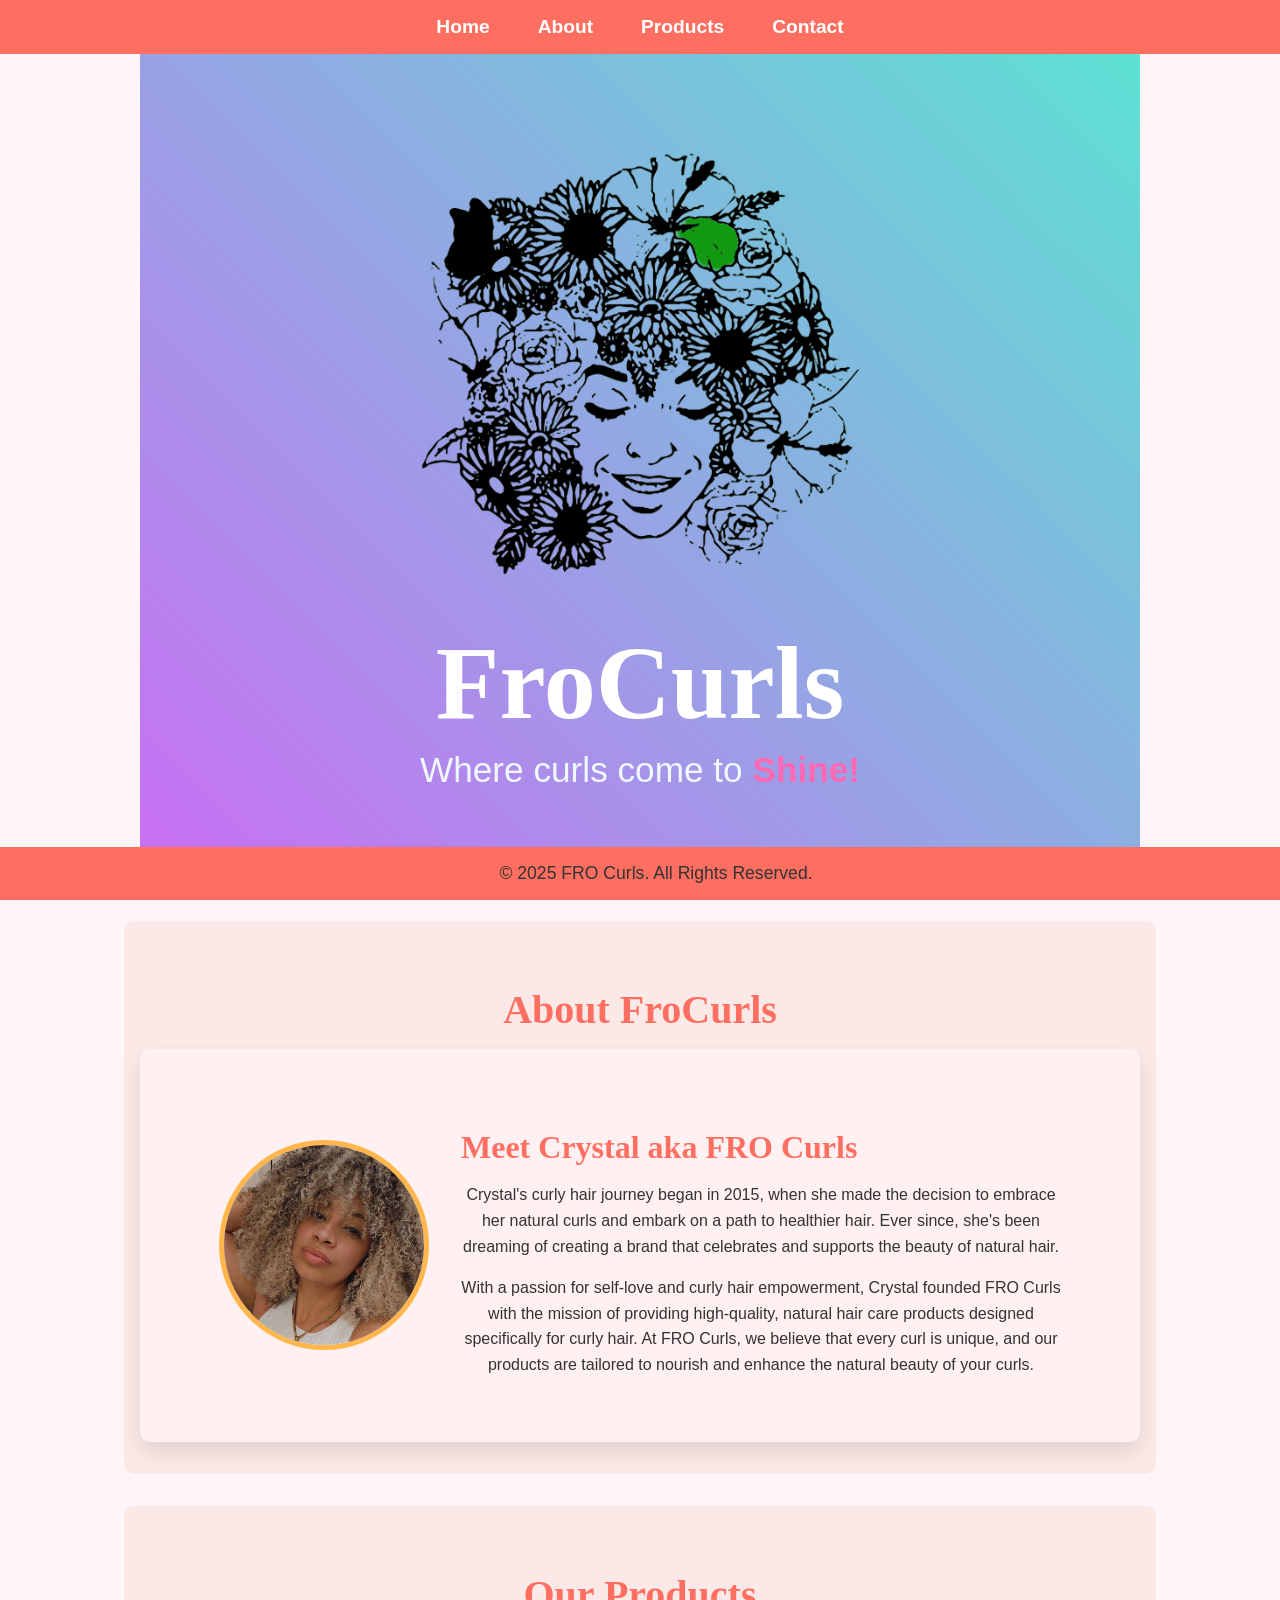
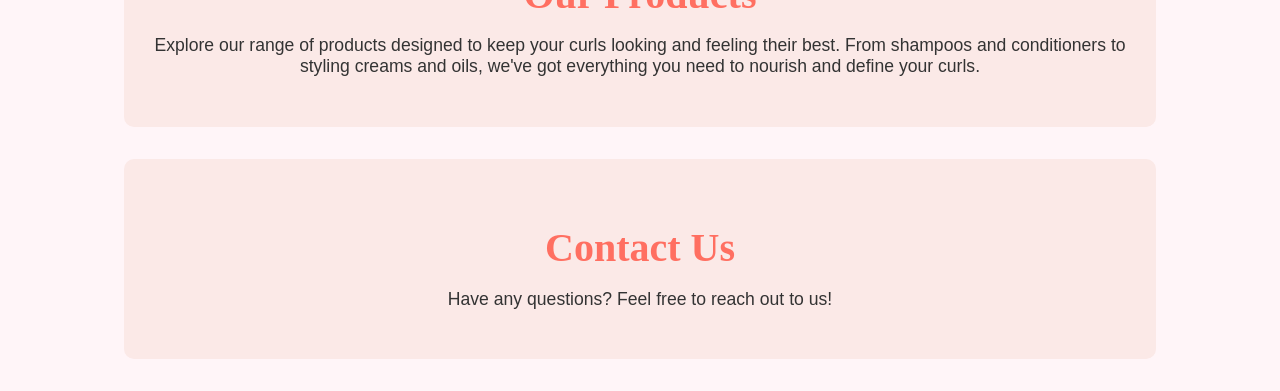
==== index.html @ a481314e "initial commit" ====
<!DOCTYPE html>
<html lang="en">
  <head>
    <meta charset="UTF-8" />
    <meta name="viewport" content="width=device-width, initial-scale=1.0" />
    <meta
      name="description"
      content="FRO Curls - Natural Hair Care Products by Crystal"
    />
    <title>FRO Curls - Natural Hair Care</title>
    <!-- Link to your external CSS -->
    <link rel="stylesheet" href="styles.css" />
  </head>

  <body>
    <header>
      <nav>
        <ul>
          <li><a href="#home">Home</a></li>
          <li><a href="#about">About</a></li>
          <li><a href="#products">Products</a></li>
          <li><a href="#contact">Contact</a></li>
        </ul>
      </nav>
    </header>

    <!-- HERO SECTION -->
    <section id="home" class="hero">
      <img src="images/frobgtrans.png" alt="" />

      <div class="hero-text">
        <h1>FroCurls</h1>
        <p>Where curls come to <span class="shine">Shine!</span></p>
      </div>
    </section>
    <!-- END HERO SECTION -->

    <section id="about">
      <h2>About FroCurls</h2>
      <div class="bio">
        <img
          src="images/crys.jpeg"
          alt="Crystal, CEO of FRO Curls"
          class="bio-image"
        />
        <div class="bio-text">
          <h3>Meet Crystal aka FRO Curls</h3>
          <p>
            Crystal's curly hair journey began in 2015, when she made the
            decision to embrace her natural curls and embark on a path to
            healthier hair. Ever since, she's been dreaming of creating a brand
            that celebrates and supports the beauty of natural hair.
          </p>
          <p>
            With a passion for self-love and curly hair empowerment, Crystal
            founded FRO Curls with the mission of providing high-quality,
            natural hair care products designed specifically for curly hair. At
            FRO Curls, we believe that every curl is unique, and our products
            are tailored to nourish and enhance the natural beauty of your
            curls.
          </p>
        </div>
      </div>
    </section>

    <section id="products">
      <h2>Our Products</h2>
      <p>
        Explore our range of products designed to keep your curls looking and
        feeling their best. From shampoos and conditioners to styling creams and
        oils, we've got everything you need to nourish and define your curls.
      </p>
      <!-- Add your product details here -->
    </section>

    <section id="contact">
      <h2>Contact Us</h2>
      <p>Have any questions? Feel free to reach out to us!</p>
      <!-- Add your contact form or contact details here -->
    </section>

    <footer>
      <p>&copy; 2025 FRO Curls. All Rights Reserved.</p>
    </footer>
  </body>
</html>
---- styles.css ----
/* GLOBAL RESET / BASE STYLES */
body {
  font-family: "Arial", sans-serif;
  margin: 0;
  padding: 0;
  background-color: #fff5f8; /* Light pink background for the body */
  color: #333;
}

/* HEADER & NAV */
header {
  background-color: #ff6f61; /* Coral */
  color: #fff;
  padding: 1rem;
}

header nav ul {
  list-style: none;
  padding: 0;
  margin: 0;
  display: flex;
  justify-content: center;
}

header nav ul li {
  margin: 0 1.5rem;
}

header nav ul li a {
  color: #fff;
  text-decoration: none;
  font-weight: bold;
  font-size: 1.2rem;
  transition: color 0.3s ease;
}

header nav ul li a:hover {
  color: #ffd54f; /* Tropical yellow hover effect */
}

/* HERO SECTION */
.hero {
  /* Keep the gradient background for the hero only */
  background: linear-gradient(45deg, #cb6df4, #5ce1d3);
  color: #fff;
  text-align: center;
  padding: 4rem 0;
  margin-bottom: 2rem; /* Optional spacing under hero */
  border-radius: 0; /* Remove any rounded corners here if desired */
}

.frocurls-logo {
  width: 150px; /* Adjust as needed */
  height: auto;
  display: block;
  margin: 0 auto 1rem; /* Center and add spacing */
}

/* Hero text styling */
.hero-text h1 {
  font-size: 6.5rem;
  margin: 0;
  font-family: "Pacifico", cursive;
}

.hero-text p {
  font-size: 2.2rem;
  margin-top: 0.5rem;
  color: aliceblue;
}

.shine {
  color: #ff69b4; /* Hot pink highlight */
  font-weight: bold;
}

/* SECTIONS (ABOUT, PRODUCTS, CONTACT) */
section {
  padding: 2rem 1rem;
  max-width: 1000px;
  margin: 0 auto;
  background-color: #fbe9e7; /* Light peach background */
  border-radius: 10px;
  margin-bottom: 2rem;
}

/* Exclude the .hero section from the peach background */
.hero {
  background-color: transparent; /* Overridden by gradient (below) */
  background: linear-gradient(45deg, #cb6df4, #5ce1d3);
}

/* ABOUT SECTION: BIO */
.bio {
  display: flex;
  justify-content: center;
  align-items: center;
  padding: 3rem 1rem;
  background-color: #fff0f1; /* Soft pink background */
  border-radius: 10px;
  box-shadow: 0 10px 20px rgba(0, 0, 0, 0.1);
}

.bio-image {
  border-radius: 50%;
  width: 200px;
  height: 200px;
  object-fit: cover;
  margin-right: 2rem;
  border: 5px solid #ffb74d; /* Golden frame around the image */
}

.bio-text {
  max-width: 600px;
}

.bio-text h3 {
  font-size: 2rem;
  margin-bottom: 1rem;
  color: #ff6f61; /* Coral color for headings */
  font-family: "Pacifico", cursive;
}

.bio-text p {
  font-size: 1rem;
  line-height: 1.6;
  color: #333;
}

/* HEADINGS IN SECTIONS */
h2 {
  text-align: center;
  font-size: 2.5rem;
  color: #ff6f61;
  font-family: "Pacifico", cursive;
  margin-bottom: 1rem;
}

/* PARAGRAPHS IN SECTIONS */
p {
  font-size: 1.1rem;
  text-align: center;
  color: #333;
}

/* FOOTER */
footer {
  background-color: #ff6f61;
  color: #fff;
  text-align: center;
  padding: 1rem;
  position: fixed;
  bottom: 0;
  width: 100%;
  font-size: 0.9rem;
}

footer p {
  margin: 0;
}
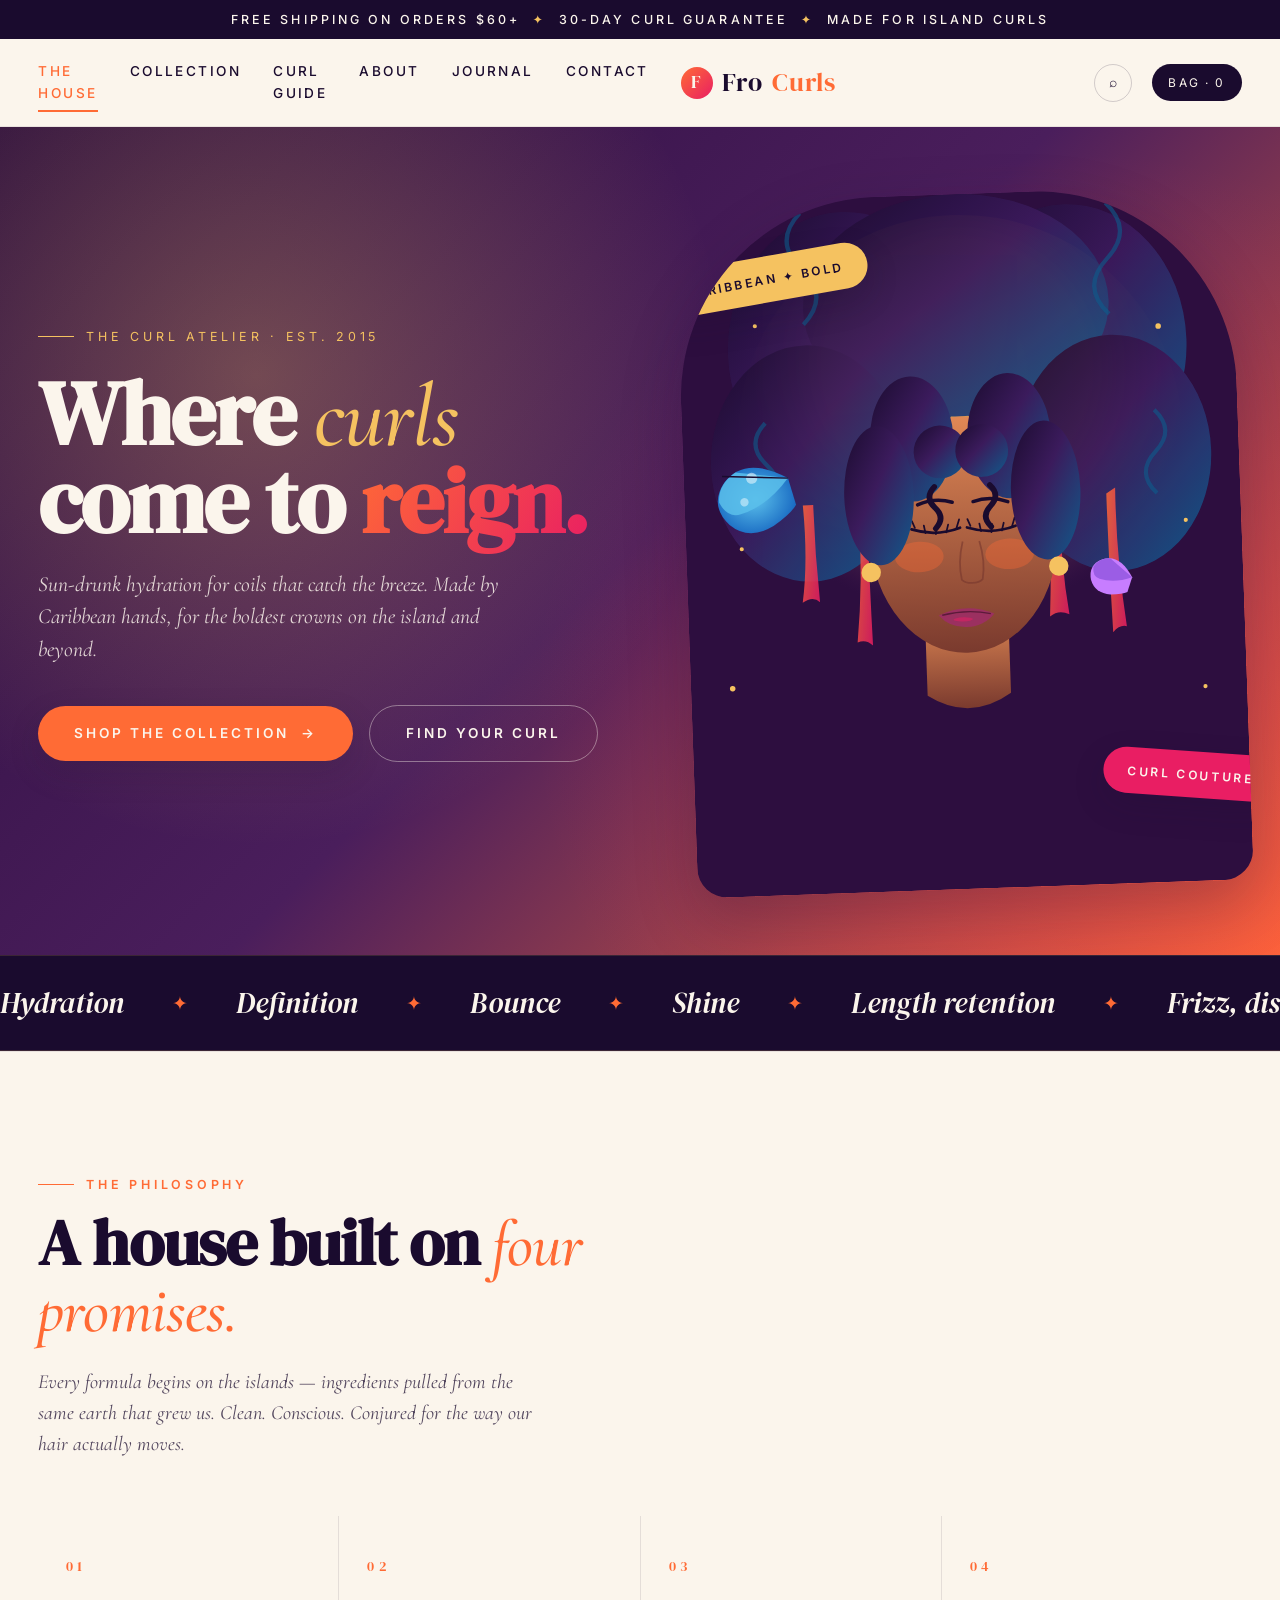
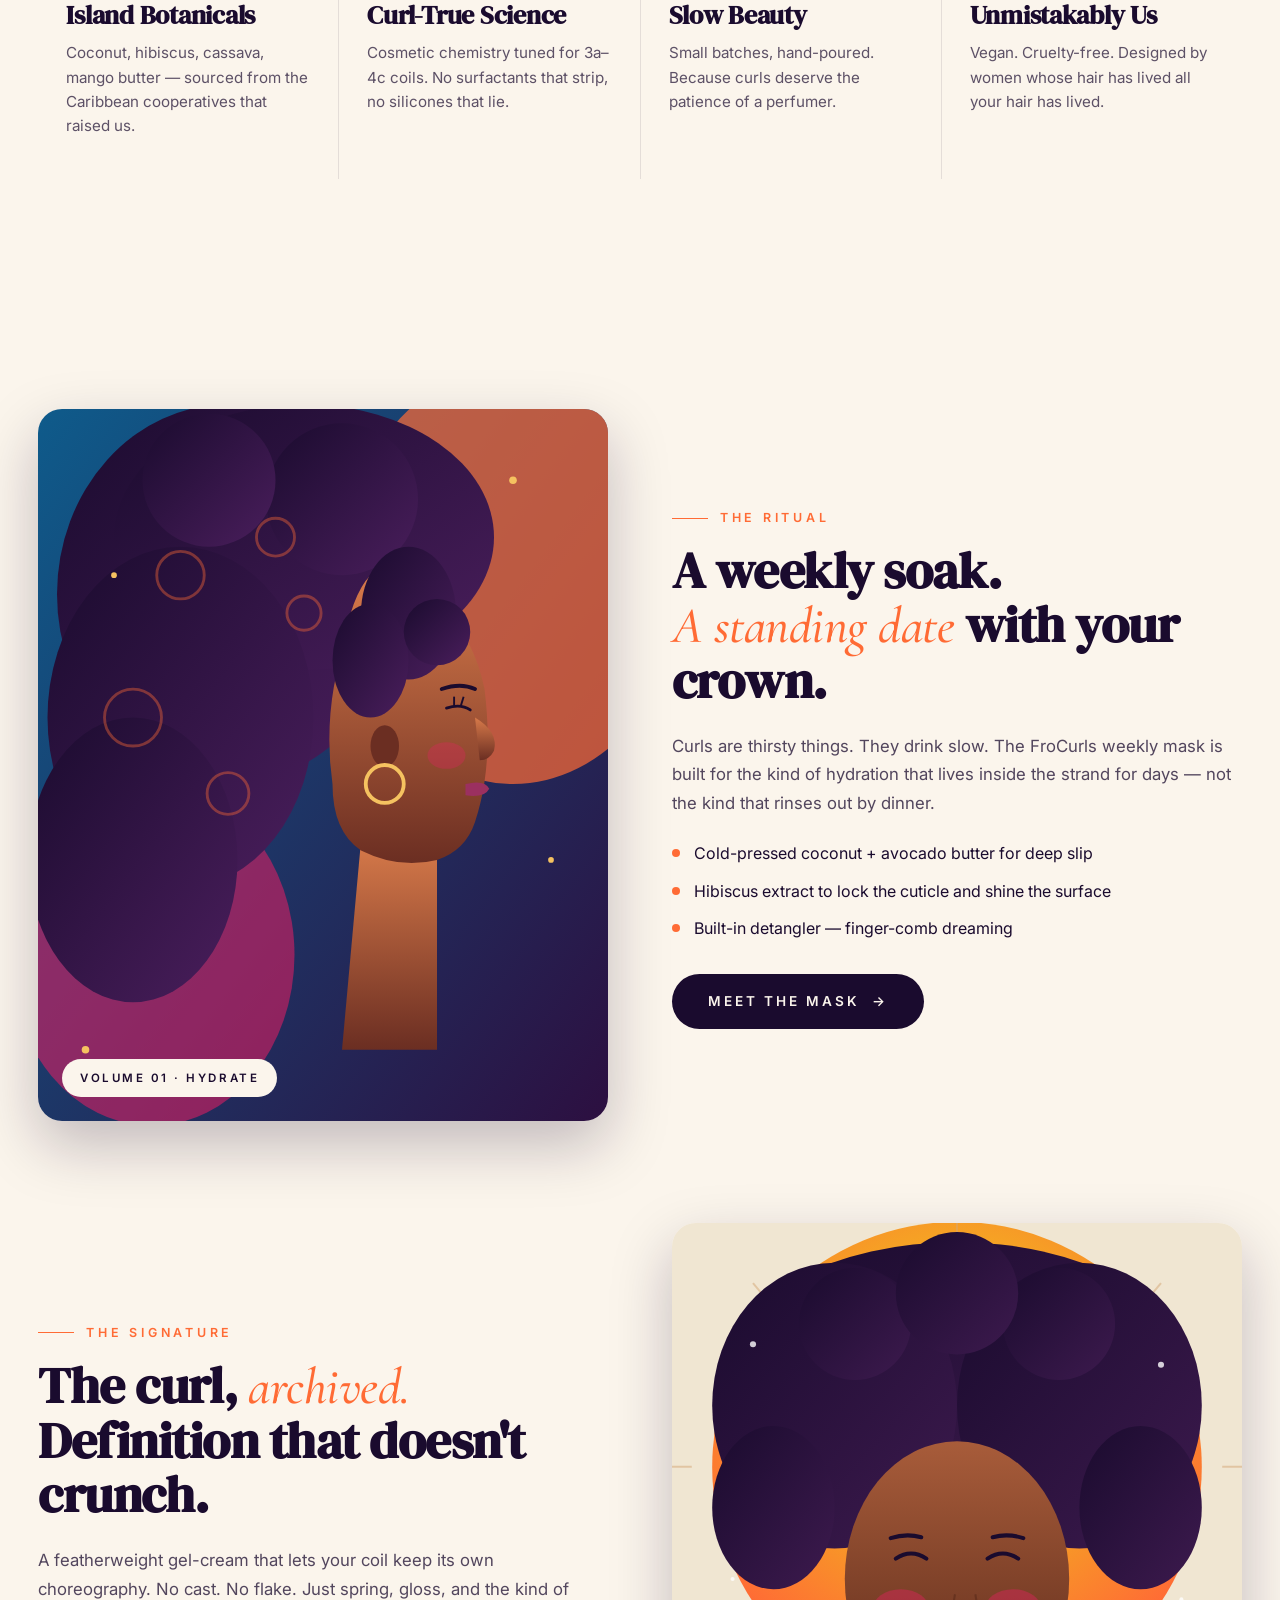
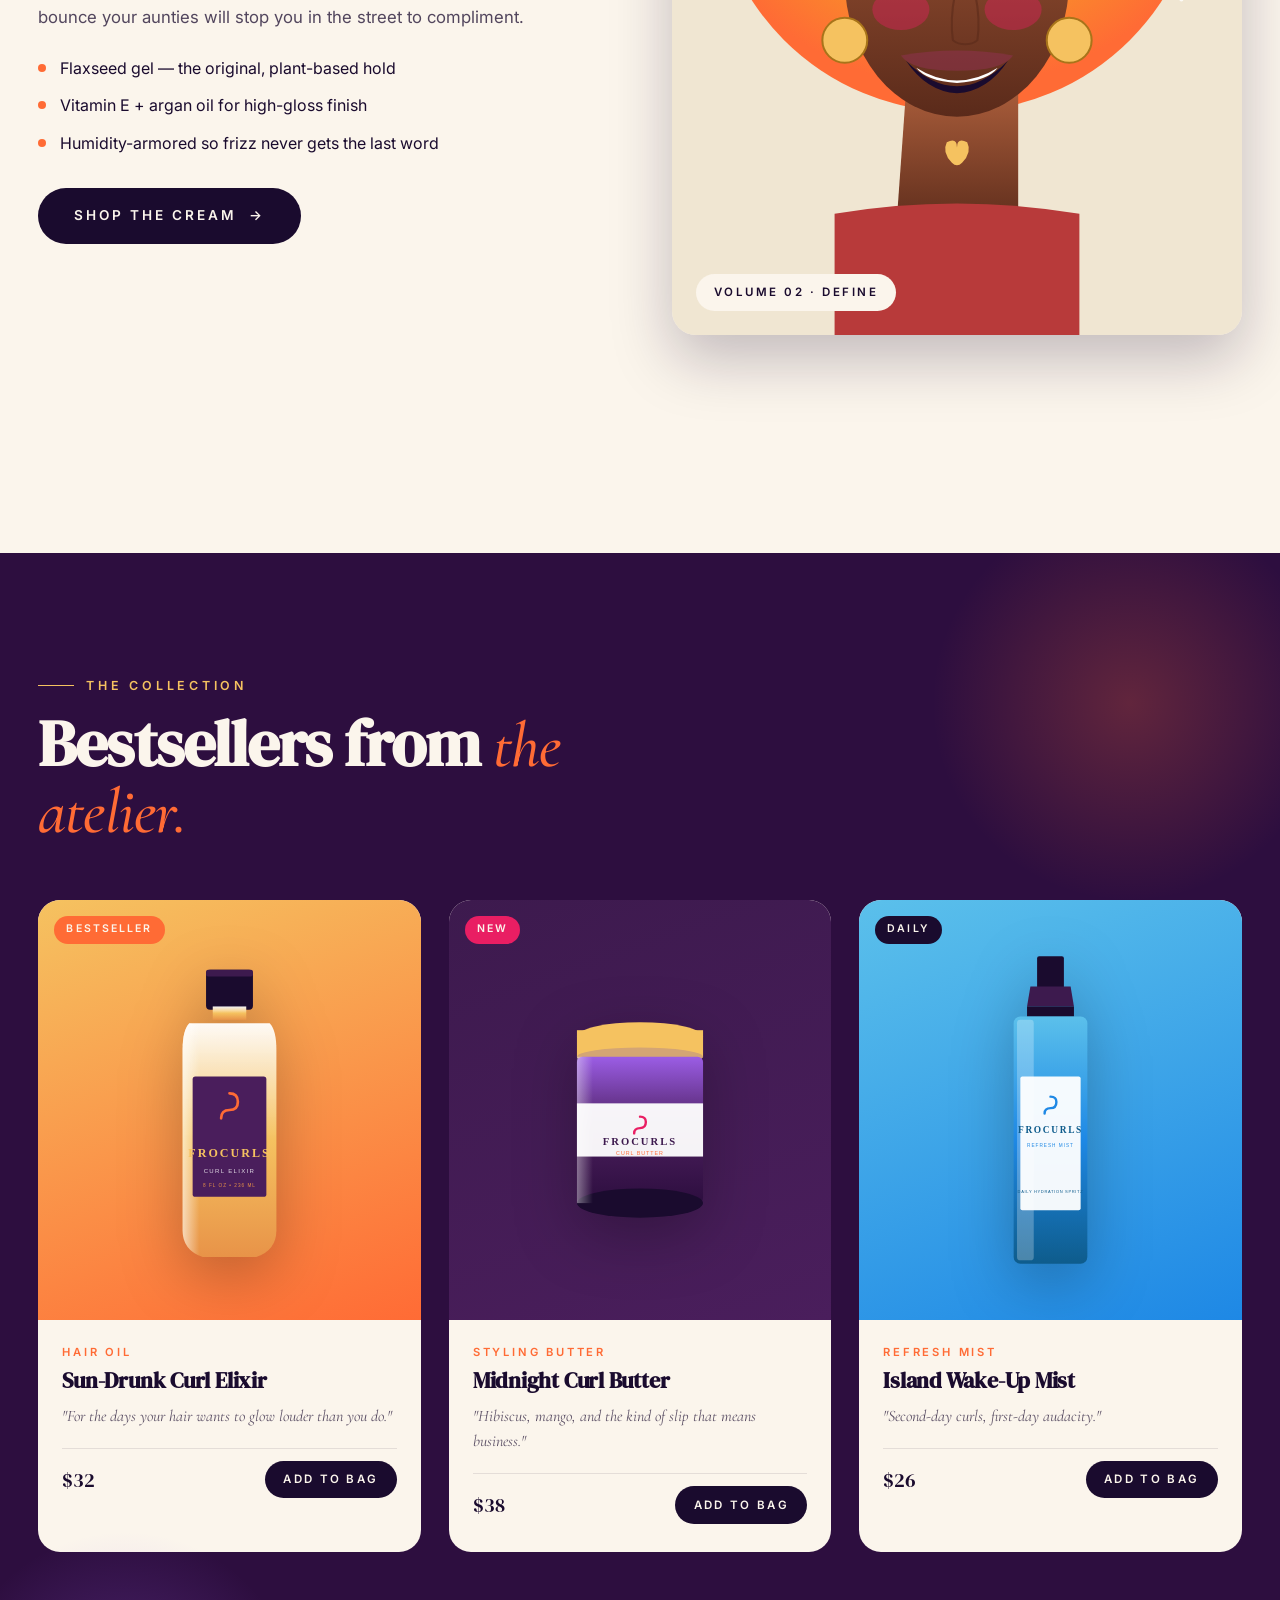
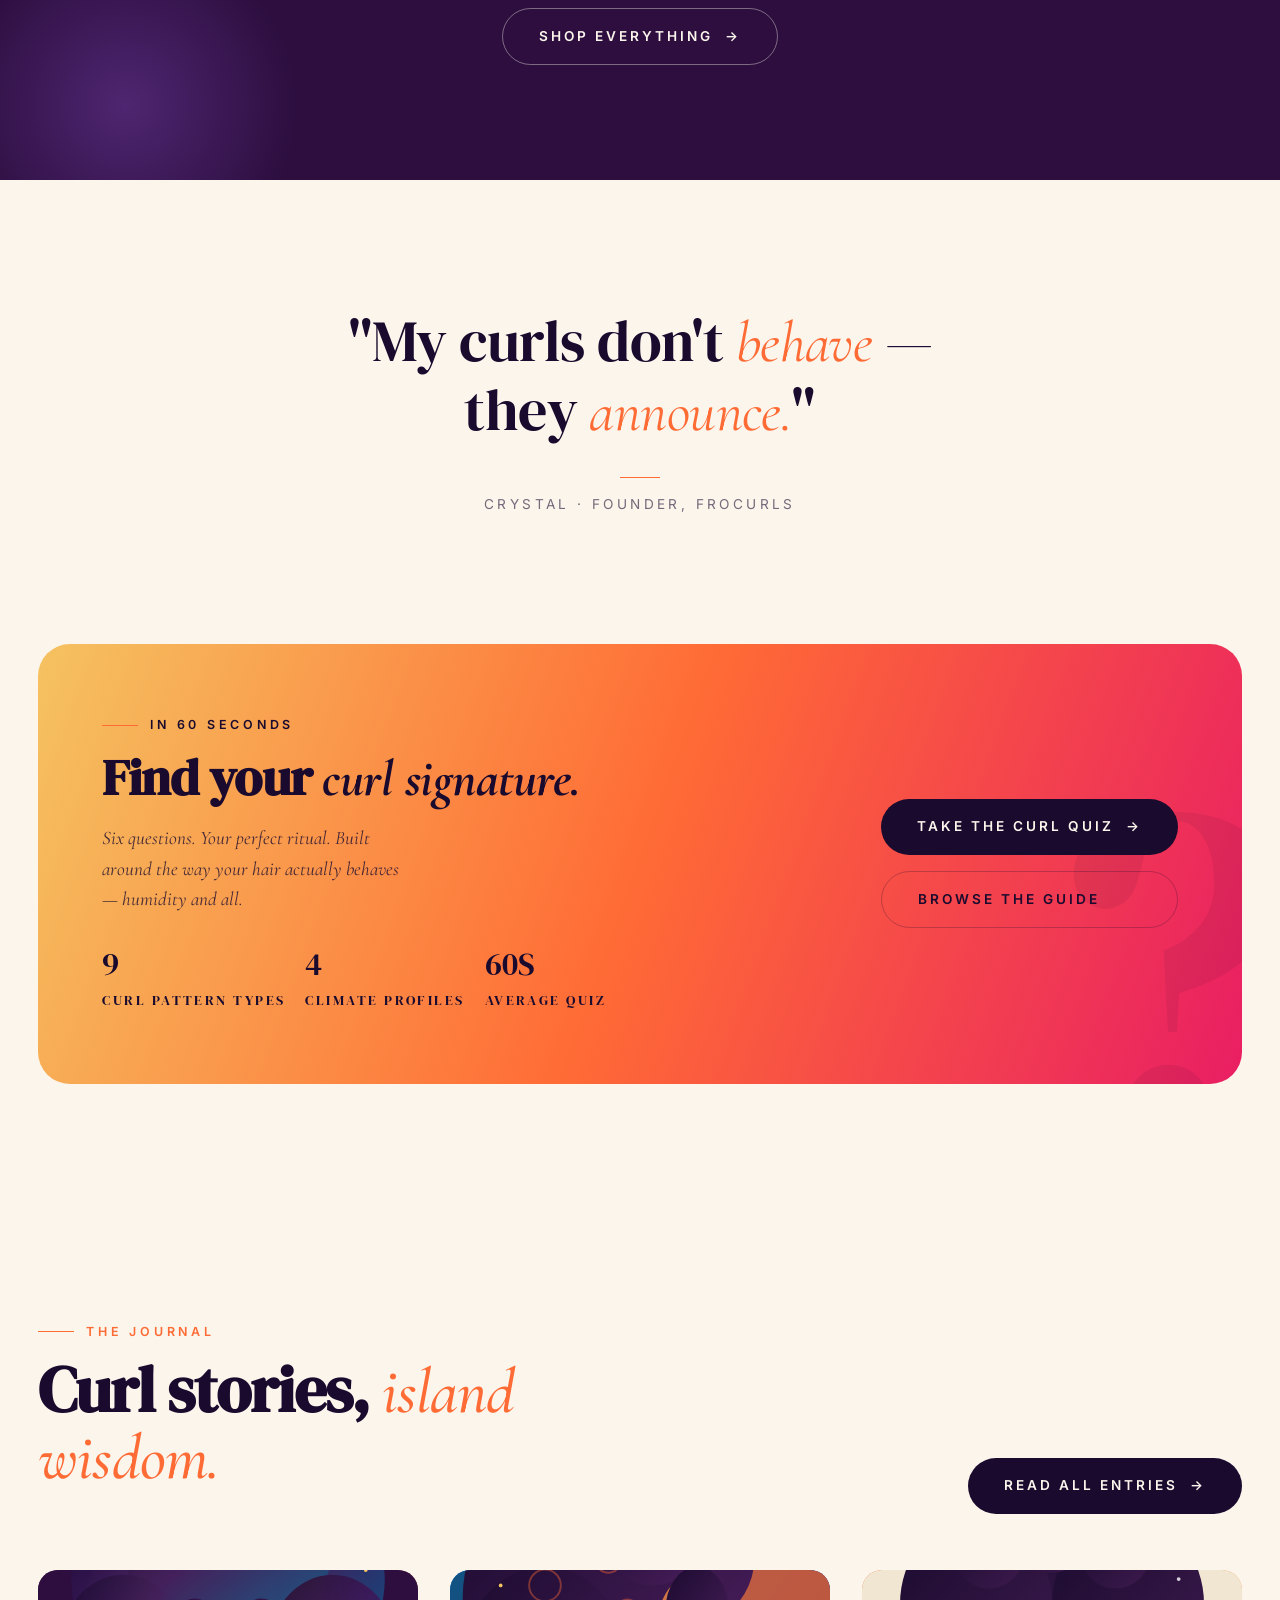
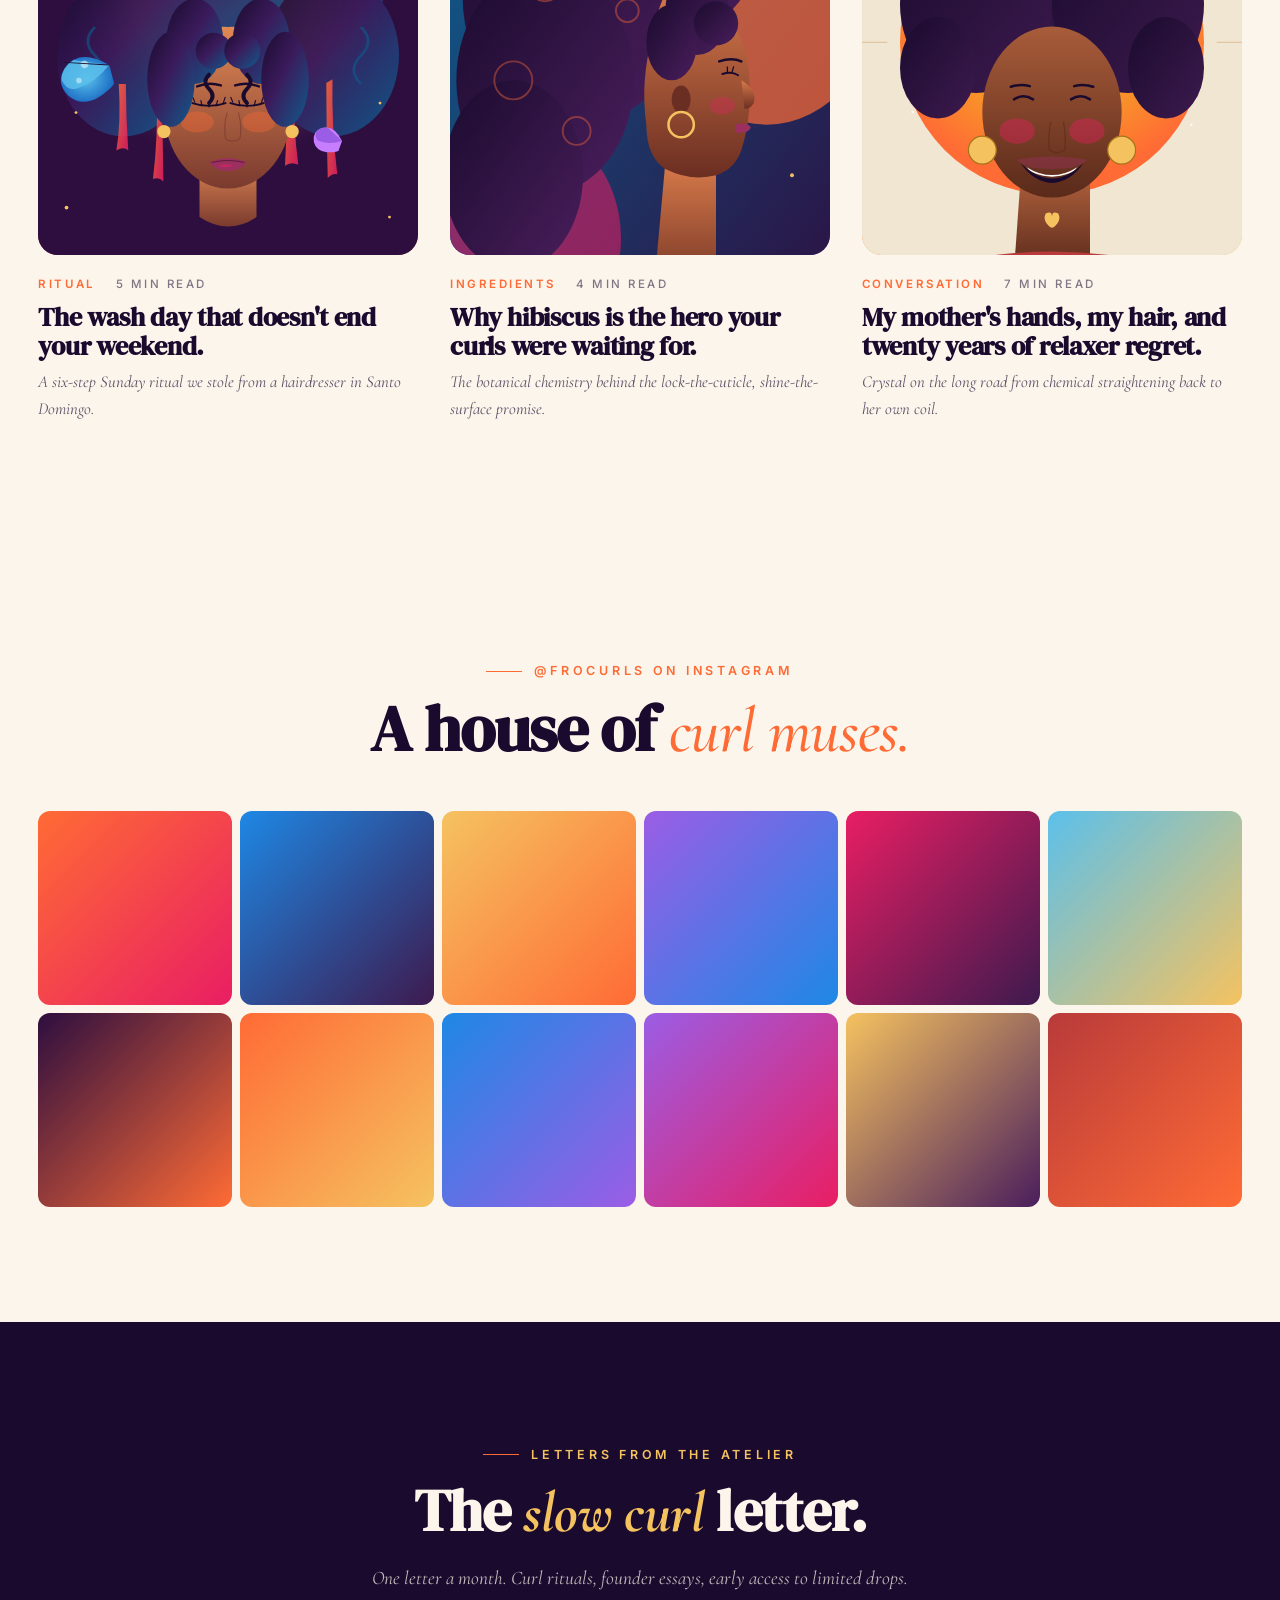
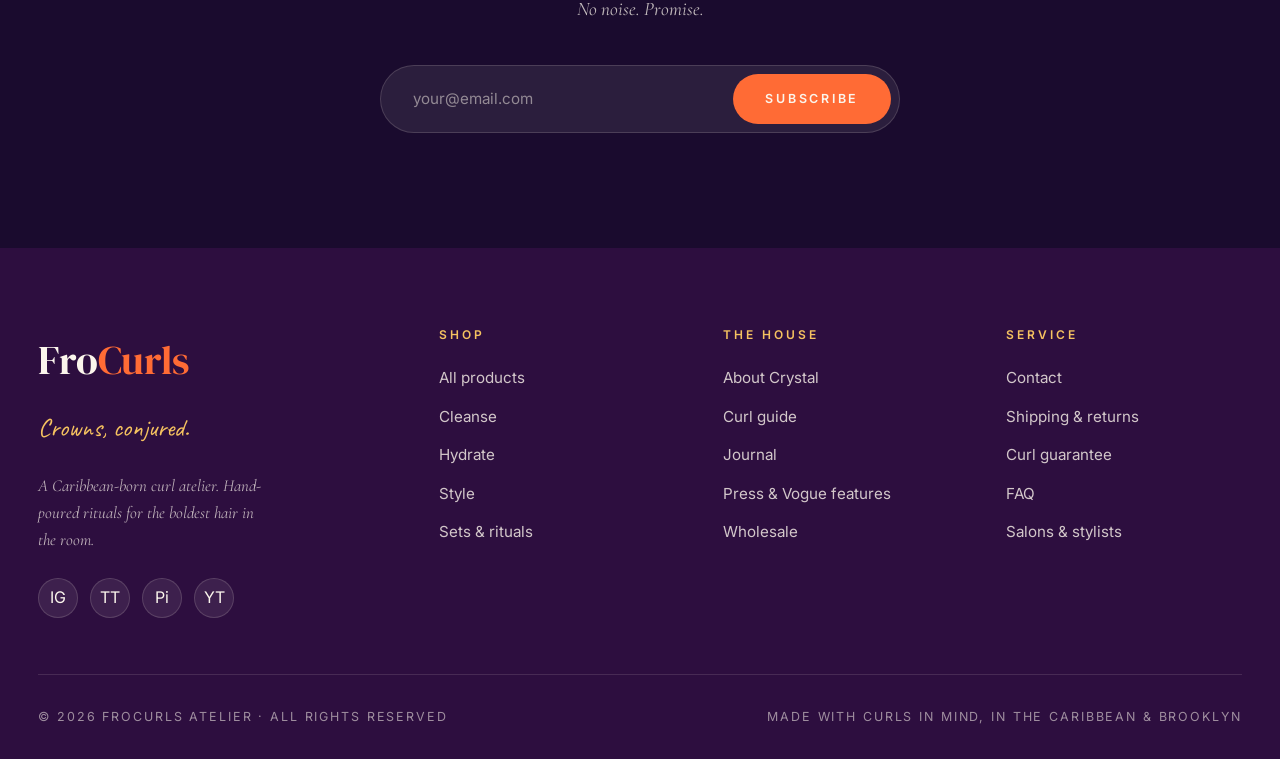
==== commit eeff80bd: "redesigned the site" ====
--- a/index.html
+++ b/index.html
@@ -1,86 +1,342 @@
 <!DOCTYPE html>
 <html lang="en">
-  <head>
-    <meta charset="UTF-8" />
-    <meta name="viewport" content="width=device-width, initial-scale=1.0" />
-    <meta
-      name="description"
-      content="FRO Curls - Natural Hair Care Products by Crystal"
-    />
-    <title>FRO Curls - Natural Hair Care</title>
-    <!-- Link to your external CSS -->
-    <link rel="stylesheet" href="styles.css" />
-  </head>
-
-  <body>
-    <header>
-      <nav>
+<head>
+  <meta charset="UTF-8" />
+  <meta name="viewport" content="width=device-width, initial-scale=1.0" />
+  <meta name="description" content="FroCurls — the curl atelier for Caribbean-bold, sun-soaked, sensual curls. Founded by Crystal." />
+  <title>FroCurls — Where Curls Come To Reign</title>
+  <link rel="preconnect" href="https://fonts.googleapis.com">
+  <link rel="preconnect" href="https://fonts.gstatic.com" crossorigin>
+  <link rel="stylesheet" href="styles.css" />
+</head>
+<body>
+
+  <div class="announce">
+    Free shipping on orders $60+ <span>✦</span> 30-day curl guarantee <span>✦</span> Made for island curls
+  </div>
+
+  <header class="nav">
+    <div class="nav-inner">
+      <button class="menu-toggle" aria-label="Menu"><span></span><span></span><span></span></button>
+      <nav class="nav-links">
+        <a href="index.html" class="is-active">The House</a>
+        <a href="products.html">Collection</a>
+        <a href="curls.html">Curl Guide</a>
+        <a href="about.html">About</a>
+        <a href="journal.html">Journal</a>
+        <a href="contact.html">Contact</a>
+      </nav>
+      <a href="index.html" class="brand"><span class="brand-mark">F</span>Fro<em>Curls</em></a>
+      <div class="nav-utility">
+        <button class="icon-btn" aria-label="Search">⌕</button>
+        <a href="#" class="cart-pill">Bag · 0</a>
+      </div>
+    </div>
+  </header>
+
+  <!-- HERO -->
+  <section class="hero">
+    <div class="hero-inner">
+      <div class="hero-copy">
+        <span class="hero-eyebrow">The Curl Atelier · Est. 2015</span>
+        <h1>
+          Where <span class="italic">curls</span><br/>
+          come to <span class="accent">reign.</span>
+        </h1>
+        <p class="hero-lede">
+          Sun-drunk hydration for coils that catch the breeze. Made by Caribbean hands,
+          for the boldest crowns on the island and beyond.
+        </p>
+        <div class="hero-cta">
+          <a href="products.html" class="btn btn-primary">Shop the Collection <span class="btn-arrow">→</span></a>
+          <a href="curls.html" class="btn btn-ghost">Find your curl</a>
+        </div>
+      </div>
+      <div class="hero-visual">
+        <img src="assets/muse-hero.svg" alt="A muse with crown of curls illustrated in coral, plum and gold" />
+        <span class="hero-tag hero-tag-1">Caribbean ✦ Bold</span>
+        <span class="hero-tag hero-tag-2">Curl Couture</span>
+      </div>
+    </div>
+  </section>
+
+  <!-- MARQUEE -->
+  <div class="marquee">
+    <div class="marquee-track">
+      <span class="marquee-item">Hydration</span>
+      <span class="marquee-item">Definition</span>
+      <span class="marquee-item">Bounce</span>
+      <span class="marquee-item">Shine</span>
+      <span class="marquee-item">Length retention</span>
+      <span class="marquee-item">Frizz, dismissed</span>
+      <span class="marquee-item">Hydration</span>
+      <span class="marquee-item">Definition</span>
+      <span class="marquee-item">Bounce</span>
+      <span class="marquee-item">Shine</span>
+      <span class="marquee-item">Length retention</span>
+      <span class="marquee-item">Frizz, dismissed</span>
+    </div>
+  </div>
+
+  <!-- PILLARS -->
+  <section class="section pillars">
+    <div class="container">
+      <div class="reveal">
+        <span class="eyebrow">The Philosophy</span>
+        <h2 class="section-title">A house built on <span class="italic">four promises.</span></h2>
+        <p class="section-lede">Every formula begins on the islands — ingredients pulled from the same earth that grew us.
+          Clean. Conscious. Conjured for the way our hair actually moves.</p>
+      </div>
+      <div class="pillars-grid">
+        <div class="pillar reveal"><div class="pillar-num">01</div><h3>Island Botanicals</h3><p>Coconut, hibiscus, cassava, mango butter — sourced from the Caribbean cooperatives that raised us.</p></div>
+        <div class="pillar reveal reveal-delay-1"><div class="pillar-num">02</div><h3>Curl-True Science</h3><p>Cosmetic chemistry tuned for 3a–4c coils. No surfactants that strip, no silicones that lie.</p></div>
+        <div class="pillar reveal reveal-delay-2"><div class="pillar-num">03</div><h3>Slow Beauty</h3><p>Small batches, hand-poured. Because curls deserve the patience of a perfumer.</p></div>
+        <div class="pillar reveal reveal-delay-3"><div class="pillar-num">04</div><h3>Unmistakably Us</h3><p>Vegan. Cruelty-free. Designed by women whose hair has lived all your hair has lived.</p></div>
+      </div>
+    </div>
+  </section>
+
+  <!-- FEATURE 1 -->
+  <section class="section">
+    <div class="container">
+      <div class="feature">
+        <div class="feature-visual reveal">
+          <img src="assets/muse-profile.svg" alt="Profile portrait of a curly-haired muse in coral and ocean blue" />
+          <span class="feature-overlay-tag">Volume 01 · Hydrate</span>
+        </div>
+        <div class="feature-content reveal reveal-delay-1">
+          <span class="eyebrow">The Ritual</span>
+          <h2>A weekly soak.<br/><span class="italic">A standing date</span> with your crown.</h2>
+          <p>Curls are thirsty things. They drink slow. The FroCurls weekly mask is built for the kind of hydration that lives inside the strand for days — not the kind that rinses out by dinner.</p>
+          <ul class="feature-list">
+            <li>Cold-pressed coconut + avocado butter for deep slip</li>
+            <li>Hibiscus extract to lock the cuticle and shine the surface</li>
+            <li>Built-in detangler — finger-comb dreaming</li>
+          </ul>
+          <a href="products.html" class="btn btn-dark">Meet the Mask <span class="btn-arrow">→</span></a>
+        </div>
+      </div>
+
+      <div class="feature">
+        <div class="feature-visual reveal">
+          <img src="assets/muse-joy.svg" alt="Joyful portrait of a Caribbean woman with afro halo" />
+          <span class="feature-overlay-tag">Volume 02 · Define</span>
+        </div>
+        <div class="feature-content reveal reveal-delay-1">
+          <span class="eyebrow">The Signature</span>
+          <h2>The curl, <span class="italic">archived.</span> Definition that doesn't crunch.</h2>
+          <p>A featherweight gel-cream that lets your coil keep its own choreography. No cast. No flake. Just spring, gloss, and the kind of bounce your aunties will stop you in the street to compliment.</p>
+          <ul class="feature-list">
+            <li>Flaxseed gel — the original, plant-based hold</li>
+            <li>Vitamin E + argan oil for high-gloss finish</li>
+            <li>Humidity-armored so frizz never gets the last word</li>
+          </ul>
+          <a href="products.html" class="btn btn-dark">Shop the Cream <span class="btn-arrow">→</span></a>
+        </div>
+      </div>
+    </div>
+  </section>
+
+  <!-- SHOP STRIP -->
+  <section class="section shop">
+    <div class="container">
+      <div class="reveal">
+        <span class="eyebrow">The Collection</span>
+        <h2 class="section-title">Bestsellers from <span class="italic">the atelier.</span></h2>
+      </div>
+
+      <div class="shop-grid">
+        <article class="product-card gold reveal">
+          <div class="product-img"><span class="product-badge bestseller">Bestseller</span><img src="assets/product-bottle.svg" alt="FroCurls Curl Elixir bottle" /></div>
+          <div class="product-info">
+            <div class="product-eyebrow">Hair Oil</div>
+            <h3 class="product-name">Sun-Drunk Curl Elixir</h3>
+            <p class="product-desc">"For the days your hair wants to glow louder than you do."</p>
+            <div class="product-meta"><span class="product-price">$32</span><a href="#" class="product-add">Add to bag</a></div>
+          </div>
+        </article>
+
+        <article class="product-card dark reveal reveal-delay-1">
+          <div class="product-img"><span class="product-badge new">New</span><img src="assets/product-jar.svg" alt="FroCurls Curl Butter jar" /></div>
+          <div class="product-info">
+            <div class="product-eyebrow">Styling Butter</div>
+            <h3 class="product-name">Midnight Curl Butter</h3>
+            <p class="product-desc">"Hibiscus, mango, and the kind of slip that means business."</p>
+            <div class="product-meta"><span class="product-price">$38</span><a href="#" class="product-add">Add to bag</a></div>
+          </div>
+        </article>
+
+        <article class="product-card blue reveal reveal-delay-2">
+          <div class="product-img"><span class="product-badge">Daily</span><img src="assets/product-spray.svg" alt="FroCurls Refresh Mist spray" /></div>
+          <div class="product-info">
+            <div class="product-eyebrow">Refresh Mist</div>
+            <h3 class="product-name">Island Wake-Up Mist</h3>
+            <p class="product-desc">"Second-day curls, first-day audacity."</p>
+            <div class="product-meta"><span class="product-price">$26</span><a href="#" class="product-add">Add to bag</a></div>
+          </div>
+        </article>
+      </div>
+
+      <div style="text-align:center; margin-top: 3.5rem;" class="reveal">
+        <a href="products.html" class="btn btn-ghost">Shop everything <span class="btn-arrow">→</span></a>
+      </div>
+    </div>
+  </section>
+
+  <!-- EDITORIAL QUOTE -->
+  <section class="editorial-quote">
+    <div class="container reveal">
+      <blockquote>
+        "My curls don't <span class="italic">behave</span> — they <span class="italic">announce.</span>"
+      </blockquote>
+      <cite>Crystal · Founder, FroCurls</cite>
+    </div>
+  </section>
+
+  <!-- QUIZ CTA -->
+  <section class="section" style="padding-top: 0;">
+    <div class="container reveal">
+      <div class="quiz-cta">
+        <div>
+          <span class="eyebrow" style="color:var(--ink); ">In 60 seconds</span>
+          <h2>Find your <span class="italic">curl signature.</span></h2>
+          <p>Six questions. Your perfect ritual. Built around the way your hair actually behaves — humidity and all.</p>
+          <div class="quiz-stats" style="margin-top:1.5rem;">
+            <div><span>9</span>Curl pattern types</div>
+            <div><span>4</span>Climate profiles</div>
+            <div><span>60s</span>Average quiz</div>
+          </div>
+        </div>
+        <div class="quiz-actions">
+          <a href="curls.html" class="btn btn-dark">Take the curl quiz <span class="btn-arrow">→</span></a>
+          <a href="curls.html" class="btn btn-ghost" style="color: var(--ink); border-color: rgba(26,11,46,0.25);">Browse the guide</a>
+        </div>
+      </div>
+    </div>
+  </section>
+
+  <!-- JOURNAL -->
+  <section class="section">
+    <div class="container">
+      <div class="reveal" style="display:flex; justify-content:space-between; align-items:flex-end; flex-wrap: wrap; gap: 1.5rem;">
+        <div>
+          <span class="eyebrow">The Journal</span>
+          <h2 class="section-title">Curl stories, <span class="italic">island wisdom.</span></h2>
+        </div>
+        <a href="journal.html" class="btn btn-dark">Read all entries <span class="btn-arrow">→</span></a>
+      </div>
+
+      <div class="journal-grid">
+        <article class="journal-card reveal">
+          <div class="journal-img"><img src="assets/muse-hero.svg" alt="" /></div>
+          <div class="journal-meta"><span class="tag">Ritual</span><span>5 min read</span></div>
+          <h3 class="journal-title"><a href="journal.html">The wash day that doesn't end your weekend.</a></h3>
+          <p class="journal-snippet">A six-step Sunday ritual we stole from a hairdresser in Santo Domingo.</p>
+        </article>
+        <article class="journal-card reveal reveal-delay-1">
+          <div class="journal-img b"><img src="assets/muse-profile.svg" alt="" /></div>
+          <div class="journal-meta"><span class="tag">Ingredients</span><span>4 min read</span></div>
+          <h3 class="journal-title"><a href="journal.html">Why hibiscus is the hero your curls were waiting for.</a></h3>
+          <p class="journal-snippet">The botanical chemistry behind the lock-the-cuticle, shine-the-surface promise.</p>
+        </article>
+        <article class="journal-card reveal reveal-delay-2">
+          <div class="journal-img c"><img src="assets/muse-joy.svg" alt="" /></div>
+          <div class="journal-meta"><span class="tag">Conversation</span><span>7 min read</span></div>
+          <h3 class="journal-title"><a href="journal.html">My mother's hands, my hair, and twenty years of relaxer regret.</a></h3>
+          <p class="journal-snippet">Crystal on the long road from chemical straightening back to her own coil.</p>
+        </article>
+      </div>
+    </div>
+  </section>
+
+  <!-- GALLERY -->
+  <section class="section gallery">
+    <div class="container">
+      <div class="reveal" style="text-align:center;">
+        <span class="eyebrow" style="justify-content:center;">@frocurls on Instagram</span>
+        <h2 class="section-title" style="max-width: none; margin-left:auto; margin-right:auto;">A house of <span class="italic">curl muses.</span></h2>
+      </div>
+      <div class="gallery-grid">
+        <div class="gallery-cell" style="background: linear-gradient(135deg, var(--coral), var(--hibiscus));"></div>
+        <div class="gallery-cell" style="background: linear-gradient(135deg, var(--carib), var(--plum));"></div>
+        <div class="gallery-cell" style="background: linear-gradient(135deg, var(--gold), var(--coral));"></div>
+        <div class="gallery-cell" style="background: linear-gradient(135deg, var(--orchid), var(--carib));"></div>
+        <div class="gallery-cell" style="background: linear-gradient(135deg, var(--hibiscus), var(--plum));"></div>
+        <div class="gallery-cell" style="background: linear-gradient(135deg, var(--turq), var(--gold));"></div>
+        <div class="gallery-cell" style="background: linear-gradient(135deg, var(--plum-deep), var(--coral));"></div>
+        <div class="gallery-cell" style="background: linear-gradient(135deg, var(--coral), var(--gold));"></div>
+        <div class="gallery-cell" style="background: linear-gradient(135deg, var(--carib), var(--orchid));"></div>
+        <div class="gallery-cell" style="background: linear-gradient(135deg, var(--orchid), var(--hibiscus));"></div>
+        <div class="gallery-cell" style="background: linear-gradient(135deg, var(--gold), var(--violet));"></div>
+        <div class="gallery-cell" style="background: linear-gradient(135deg, var(--ember), var(--coral));"></div>
+      </div>
+    </div>
+  </section>
+
+  <!-- NEWSLETTER -->
+  <section class="section newsletter">
+    <div class="container reveal">
+      <span class="eyebrow" style="color: var(--gold); justify-content:center;">Letters from the atelier</span>
+      <h2>The <span class="italic">slow curl</span> letter.</h2>
+      <p>One letter a month. Curl rituals, founder essays, early access to limited drops.<br/>No noise. Promise.</p>
+      <form class="newsletter-form" data-stub>
+        <input type="email" placeholder="your@email.com" required />
+        <button type="submit">Subscribe</button>
+      </form>
+    </div>
+  </section>
+
+  <!-- FOOTER -->
+  <footer>
+    <div class="footer-grid">
+      <div>
+        <div class="footer-brand">Fro<em>Curls</em></div>
+        <div class="footer-tag">Crowns, conjured.</div>
+        <p class="footer-text">A Caribbean-born curl atelier. Hand-poured rituals for the boldest hair in the room.</p>
+        <div class="socials">
+          <a href="#" aria-label="Instagram">IG</a>
+          <a href="#" aria-label="TikTok">TT</a>
+          <a href="#" aria-label="Pinterest">Pi</a>
+          <a href="#" aria-label="YouTube">YT</a>
+        </div>
+      </div>
+      <div class="footer-col">
+        <h4>Shop</h4>
         <ul>
-          <li><a href="#home">Home</a></li>
-          <li><a href="#about">About</a></li>
-          <li><a href="#products">Products</a></li>
-          <li><a href="#contact">Contact</a></li>
+          <li><a href="products.html">All products</a></li>
+          <li><a href="products.html">Cleanse</a></li>
+          <li><a href="products.html">Hydrate</a></li>
+          <li><a href="products.html">Style</a></li>
+          <li><a href="products.html">Sets &amp; rituals</a></li>
         </ul>
-      </nav>
-    </header>
-
-    <!-- HERO SECTION -->
-    <section id="home" class="hero">
-      <img src="images/frobgtrans.png" alt="" />
-
-      <div class="hero-text">
-        <h1>FroCurls</h1>
-        <p>Where curls come to <span class="shine">Shine!</span></p>
-      </div>
-    </section>
-    <!-- END HERO SECTION -->
-
-    <section id="about">
-      <h2>About FroCurls</h2>
-      <div class="bio">
-        <img
-          src="images/crys.jpeg"
-          alt="Crystal, CEO of FRO Curls"
-          class="bio-image"
-        />
-        <div class="bio-text">
-          <h3>Meet Crystal aka FRO Curls</h3>
-          <p>
-            Crystal's curly hair journey began in 2015, when she made the
-            decision to embrace her natural curls and embark on a path to
-            healthier hair. Ever since, she's been dreaming of creating a brand
-            that celebrates and supports the beauty of natural hair.
-          </p>
-          <p>
-            With a passion for self-love and curly hair empowerment, Crystal
-            founded FRO Curls with the mission of providing high-quality,
-            natural hair care products designed specifically for curly hair. At
-            FRO Curls, we believe that every curl is unique, and our products
-            are tailored to nourish and enhance the natural beauty of your
-            curls.
-          </p>
-        </div>
-      </div>
-    </section>
-
-    <section id="products">
-      <h2>Our Products</h2>
-      <p>
-        Explore our range of products designed to keep your curls looking and
-        feeling their best. From shampoos and conditioners to styling creams and
-        oils, we've got everything you need to nourish and define your curls.
-      </p>
-      <!-- Add your product details here -->
-    </section>
-
-    <section id="contact">
-      <h2>Contact Us</h2>
-      <p>Have any questions? Feel free to reach out to us!</p>
-      <!-- Add your contact form or contact details here -->
-    </section>
-
-    <footer>
-      <p>&copy; 2025 FRO Curls. All Rights Reserved.</p>
-    </footer>
-  </body>
+      </div>
+      <div class="footer-col">
+        <h4>The House</h4>
+        <ul>
+          <li><a href="about.html">About Crystal</a></li>
+          <li><a href="curls.html">Curl guide</a></li>
+          <li><a href="journal.html">Journal</a></li>
+          <li><a href="#">Press &amp; Vogue features</a></li>
+          <li><a href="#">Wholesale</a></li>
+        </ul>
+      </div>
+      <div class="footer-col">
+        <h4>Service</h4>
+        <ul>
+          <li><a href="contact.html">Contact</a></li>
+          <li><a href="#">Shipping &amp; returns</a></li>
+          <li><a href="#">Curl guarantee</a></li>
+          <li><a href="#">FAQ</a></li>
+          <li><a href="#">Salons &amp; stylists</a></li>
+        </ul>
+      </div>
+    </div>
+    <div class="footer-bottom">
+      <span>© 2026 FroCurls Atelier · All rights reserved</span>
+      <span>Made with curls in mind, in the Caribbean &amp; Brooklyn</span>
+    </div>
+  </footer>
+
+  <script src="script.js"></script>
+</body>
 </html>
--- a/styles.css
+++ b/styles.css
@@ -1,160 +1,1356 @@
-/* GLOBAL RESET / BASE STYLES */
+/* ============================================
+   FROCURLS — Editorial Curl Atelier
+   Brand: Caribbean-bold, Vogue editorial, sensual
+   ============================================ */
+
+@import url('https://fonts.googleapis.com/css2?family=DM+Serif+Display:ital@0;1&family=Cormorant+Garamond:ital,wght@0,400;0,500;0,600;0,700;1,400&family=Inter:wght@300;400;500;600;700&family=Caveat:wght@400;600;700&display=swap');
+
+/* ---------- TOKENS ---------- */
+:root {
+  /* Core palette — bold, sensual, sun-soaked */
+  --ink: #1A0B2E;            /* deep night */
+  --plum: #3D1A4E;           /* aubergine */
+  --plum-deep: #2D0E3F;
+  --violet: #4A1E5C;
+  --orchid: #9B5DE5;
+  --coral: #FF6B35;          /* mango sunset */
+  --hibiscus: #E91E63;       /* hot pink */
+  --carib: #1E88E5;          /* Caribbean sea */
+  --turq: #5BC0EB;           /* shallows */
+  --gold: #F5C260;           /* sun gold */
+  --gold-deep: #D4A574;
+  --cream: #FBF5EC;          /* warm linen */
+  --sand: #F0E6D2;
+  --rose: #FFE4E1;
+  --ember: #B83A3A;
+
+  --shadow-sm: 0 4px 12px rgba(26, 11, 46, 0.08);
+  --shadow-md: 0 12px 32px rgba(26, 11, 46, 0.15);
+  --shadow-lg: 0 24px 60px rgba(26, 11, 46, 0.25);
+
+  /* Type */
+  --display: 'DM Serif Display', 'Playfair Display', serif;
+  --editorial: 'Cormorant Garamond', Georgia, serif;
+  --body: 'Inter', system-ui, -apple-system, sans-serif;
+  --script: 'Caveat', cursive;
+
+  --container: 1320px;
+  --gutter: clamp(1rem, 3vw, 2.5rem);
+}
+
+/* ---------- RESET ---------- */
+*, *::before, *::after { box-sizing: border-box; }
+html { scroll-behavior: smooth; }
 body {
-  font-family: "Arial", sans-serif;
   margin: 0;
-  padding: 0;
-  background-color: #fff5f8; /* Light pink background for the body */
-  color: #333;
-}
-
-/* HEADER & NAV */
-header {
-  background-color: #ff6f61; /* Coral */
-  color: #fff;
-  padding: 1rem;
-}
-
-header nav ul {
-  list-style: none;
-  padding: 0;
-  margin: 0;
+  font-family: var(--body);
+  font-size: 16px;
+  line-height: 1.6;
+  color: var(--ink);
+  background: var(--cream);
+  -webkit-font-smoothing: antialiased;
+  overflow-x: hidden;
+}
+img, svg { max-width: 100%; display: block; }
+a { color: inherit; text-decoration: none; }
+button { font: inherit; cursor: pointer; border: none; background: none; color: inherit; }
+h1, h2, h3, h4 { margin: 0; line-height: 1.1; letter-spacing: -0.01em; }
+p { margin: 0; }
+ul { margin: 0; padding: 0; list-style: none; }
+
+/* ---------- ANNOUNCEMENT BAR ---------- */
+.announce {
+  background: var(--ink);
+  color: var(--cream);
+  font-size: 0.78rem;
+  letter-spacing: 0.25em;
+  text-transform: uppercase;
+  padding: 0.6rem 1rem;
+  text-align: center;
+  font-weight: 500;
+}
+.announce span { color: var(--gold); margin: 0 0.4rem; }
+
+/* ---------- NAVIGATION ---------- */
+.nav {
+  position: sticky; top: 0; z-index: 50;
+  background: var(--cream);
+  border-bottom: 1px solid rgba(26, 11, 46, 0.08);
+  backdrop-filter: blur(12px);
+}
+.nav-inner {
+  max-width: var(--container);
+  margin: 0 auto;
+  padding: 1.1rem var(--gutter);
+  display: grid;
+  grid-template-columns: 1fr auto 1fr;
+  align-items: center;
+  gap: 2rem;
+}
+.nav-links {
+  display: flex; gap: 2rem;
+  font-size: 0.85rem;
+  letter-spacing: 0.18em;
+  text-transform: uppercase;
+  font-weight: 500;
+}
+.nav-links a {
+  position: relative;
+  padding: 0.25rem 0;
+  transition: color .2s;
+}
+.nav-links a::after {
+  content: '';
+  position: absolute; left: 0; bottom: -4px;
+  width: 0; height: 2px;
+  background: var(--coral);
+  transition: width .3s ease;
+}
+.nav-links a:hover { color: var(--coral); }
+.nav-links a:hover::after,
+.nav-links a.is-active::after { width: 100%; }
+.nav-links a.is-active { color: var(--coral); }
+
+.brand {
+  font-family: var(--display);
+  font-size: 1.6rem;
+  letter-spacing: 0.04em;
+  text-align: center;
+  display: inline-flex; align-items: center; gap: 0.55rem;
+}
+.brand-mark {
+  width: 32px; height: 32px;
+  background: linear-gradient(135deg, var(--coral), var(--hibiscus));
+  border-radius: 50%;
+  display: inline-flex; align-items: center; justify-content: center;
+  color: var(--cream);
+  font-family: var(--display);
+  font-size: 1.1rem;
+}
+.brand em { color: var(--coral); font-style: normal; }
+
+.nav-utility {
+  display: flex; justify-content: flex-end;
+  gap: 1.25rem; align-items: center;
+  font-size: 0.85rem; letter-spacing: 0.15em;
+  text-transform: uppercase;
+}
+.nav-utility .icon-btn {
+  width: 38px; height: 38px;
+  border-radius: 50%;
+  display: inline-flex; align-items: center; justify-content: center;
+  border: 1px solid rgba(26, 11, 46, 0.18);
+  transition: all .25s;
+}
+.nav-utility .icon-btn:hover { background: var(--ink); color: var(--cream); border-color: var(--ink); }
+.cart-pill {
+  background: var(--ink); color: var(--cream);
+  padding: 0.55rem 1rem;
+  border-radius: 999px;
+  font-size: 0.75rem; letter-spacing: 0.18em;
+}
+.menu-toggle { display: none; }
+
+/* ---------- HERO (HOME) ---------- */
+.hero {
+  position: relative;
+  background: linear-gradient(135deg, var(--plum-deep) 0%, var(--violet) 50%, var(--coral) 100%);
+  color: var(--cream);
+  overflow: hidden;
+  min-height: 92vh;
+  display: flex; align-items: center;
+}
+.hero::before {
+  content: '';
+  position: absolute; inset: 0;
+  background-image: radial-gradient(circle at 20% 30%, rgba(245, 194, 96, 0.3), transparent 40%),
+                    radial-gradient(circle at 85% 70%, rgba(233, 30, 99, 0.3), transparent 45%);
+  pointer-events: none;
+}
+.hero-inner {
+  position: relative;
+  max-width: var(--container);
+  margin: 0 auto;
+  padding: 4rem var(--gutter);
+  display: grid;
+  grid-template-columns: 1.05fr 1fr;
+  gap: 4rem;
+  align-items: center;
+  width: 100%;
+}
+.hero-eyebrow {
+  display: inline-flex; align-items: center; gap: 0.75rem;
+  font-size: 0.78rem; letter-spacing: 0.3em;
+  text-transform: uppercase;
+  color: var(--gold);
+  margin-bottom: 1.5rem;
+}
+.hero-eyebrow::before {
+  content: ''; width: 36px; height: 1px; background: var(--gold);
+}
+.hero h1 {
+  font-family: var(--display);
+  font-size: clamp(3rem, 7vw, 6.5rem);
+  line-height: 0.95;
+  letter-spacing: -0.02em;
+  margin-bottom: 1.5rem;
+}
+.hero h1 .word {
+  display: inline-block;
+}
+.hero h1 .italic {
+  font-style: italic;
+  color: var(--gold);
+  font-family: var(--editorial);
+  font-weight: 500;
+}
+.hero h1 .accent {
+  background: linear-gradient(120deg, var(--coral), var(--hibiscus));
+  -webkit-background-clip: text;
+  background-clip: text;
+  color: transparent;
+}
+.hero-lede {
+  font-family: var(--editorial);
+  font-size: 1.35rem;
+  font-weight: 400;
+  font-style: italic;
+  max-width: 480px;
+  line-height: 1.5;
+  color: rgba(251, 245, 236, 0.85);
+  margin-bottom: 2.5rem;
+}
+.hero-cta {
+  display: flex; flex-wrap: wrap; gap: 1rem;
+  align-items: center;
+}
+.btn {
+  display: inline-flex; align-items: center; gap: 0.75rem;
+  padding: 1.05rem 2.25rem;
+  border-radius: 999px;
+  font-size: 0.85rem;
+  letter-spacing: 0.22em;
+  text-transform: uppercase;
+  font-weight: 600;
+  transition: all .3s cubic-bezier(.2,.7,.3,1);
+  cursor: pointer;
+}
+.btn-primary {
+  background: var(--coral);
+  color: var(--cream);
+  box-shadow: var(--shadow-md);
+}
+.btn-primary:hover {
+  background: var(--hibiscus);
+  transform: translateY(-2px);
+  box-shadow: var(--shadow-lg);
+}
+.btn-ghost {
+  color: var(--cream);
+  border: 1px solid rgba(251, 245, 236, 0.4);
+}
+.btn-ghost:hover {
+  background: var(--cream);
+  color: var(--ink);
+  border-color: var(--cream);
+}
+.btn-dark {
+  background: var(--ink);
+  color: var(--cream);
+}
+.btn-dark:hover {
+  background: var(--plum);
+  transform: translateY(-2px);
+}
+.btn-arrow {
+  display: inline-block;
+  transition: transform .3s;
+}
+.btn:hover .btn-arrow { transform: translateX(4px); }
+
+.hero-visual {
+  position: relative;
+  aspect-ratio: 4/5;
+  border-radius: 200px 200px 30px 30px;
+  overflow: hidden;
+  box-shadow: var(--shadow-lg);
+  transform: rotate(-2deg);
+}
+.hero-visual img {
+  width: 100%; height: 100%; object-fit: cover;
+}
+.hero-tag {
+  position: absolute;
+  background: var(--gold);
+  color: var(--ink);
+  padding: 0.85rem 1.5rem;
+  border-radius: 999px;
+  font-size: 0.75rem; letter-spacing: 0.22em;
+  text-transform: uppercase; font-weight: 600;
+  box-shadow: var(--shadow-md);
+}
+.hero-tag-1 {
+  top: 8%; left: -3%;
+  transform: rotate(-8deg);
+}
+.hero-tag-2 {
+  bottom: 12%; right: -5%;
+  transform: rotate(6deg);
+  background: var(--hibiscus); color: var(--cream);
+}
+.hero-script {
+  position: absolute;
+  bottom: -10px; left: 20px;
+  font-family: var(--script);
+  font-size: 2.5rem;
+  color: var(--gold);
+  transform: rotate(-3deg);
+}
+
+/* Marquee strip */
+.marquee {
+  background: var(--ink);
+  color: var(--cream);
+  padding: 1.5rem 0;
+  overflow: hidden;
+  border-top: 1px solid rgba(245, 194, 96, 0.15);
+  border-bottom: 1px solid rgba(245, 194, 96, 0.15);
+}
+.marquee-track {
   display: flex;
-  justify-content: center;
-}
-
-header nav ul li {
-  margin: 0 1.5rem;
-}
-
-header nav ul li a {
-  color: #fff;
-  text-decoration: none;
-  font-weight: bold;
+  white-space: nowrap;
+  animation: marqueeRoll 35s linear infinite;
+  gap: 3rem;
+}
+.marquee-item {
+  font-family: var(--display);
+  font-size: 1.8rem;
+  font-style: italic;
+  display: inline-flex; align-items: center; gap: 3rem;
+}
+.marquee-item::after {
+  content: '✦';
+  color: var(--coral);
   font-size: 1.2rem;
-  transition: color 0.3s ease;
-}
-
-header nav ul li a:hover {
-  color: #ffd54f; /* Tropical yellow hover effect */
-}
-
-/* HERO SECTION */
-.hero {
-  /* Keep the gradient background for the hero only */
-  background: linear-gradient(45deg, #cb6df4, #5ce1d3);
-  color: #fff;
+  font-style: normal;
+}
+@keyframes marqueeRoll {
+  from { transform: translateX(0); }
+  to { transform: translateX(-50%); }
+}
+
+/* ---------- SECTION FRAME ---------- */
+.section {
+  padding: clamp(4rem, 9vw, 8rem) var(--gutter);
+}
+.container {
+  max-width: var(--container);
+  margin: 0 auto;
+}
+.eyebrow {
+  display: inline-flex; align-items: center; gap: 0.75rem;
+  font-size: 0.78rem; letter-spacing: 0.3em;
+  text-transform: uppercase;
+  color: var(--coral);
+  font-weight: 600;
+  margin-bottom: 1rem;
+}
+.eyebrow::before {
+  content: ''; width: 36px; height: 1px; background: var(--coral);
+}
+.section-title {
+  font-family: var(--display);
+  font-size: clamp(2.4rem, 5vw, 4.5rem);
+  line-height: 1;
+  letter-spacing: -0.015em;
+  max-width: 18ch;
+  margin-bottom: 1.5rem;
+}
+.section-title .italic {
+  font-style: italic;
+  font-family: var(--editorial);
+  color: var(--coral);
+  font-weight: 500;
+}
+.section-lede {
+  font-family: var(--editorial);
+  font-size: 1.25rem;
+  line-height: 1.55;
+  color: rgba(26, 11, 46, 0.75);
+  font-style: italic;
+  max-width: 56ch;
+}
+
+/* ---------- PILLARS (4 columns) ---------- */
+.pillars {
+  background: var(--cream);
+  border-top: 1px solid rgba(26, 11, 46, 0.08);
+}
+.pillars-grid {
+  display: grid;
+  grid-template-columns: repeat(4, 1fr);
+  gap: 1px;
+  background: rgba(26, 11, 46, 0.1);
+  margin-top: 3.5rem;
+}
+.pillar {
+  background: var(--cream);
+  padding: 2.5rem 1.75rem;
+  position: relative;
+  transition: background .35s;
+}
+.pillar:hover { background: var(--rose); }
+.pillar-num {
+  font-family: var(--display);
+  font-size: 0.85rem;
+  letter-spacing: 0.3em;
+  color: var(--coral);
+  margin-bottom: 1.5rem;
+}
+.pillar h3 {
+  font-family: var(--display);
+  font-size: 1.6rem;
+  margin-bottom: 0.75rem;
+}
+.pillar p {
+  font-size: 0.95rem;
+  line-height: 1.6;
+  color: rgba(26, 11, 46, 0.7);
+}
+
+/* ---------- FEATURE ROW (alternating) ---------- */
+.feature {
+  display: grid;
+  grid-template-columns: 1fr 1fr;
+  gap: clamp(2rem, 5vw, 5rem);
+  align-items: center;
+  margin-bottom: clamp(4rem, 8vw, 7rem);
+}
+.feature:nth-child(even) .feature-visual { order: 2; }
+.feature-visual {
+  position: relative;
+  border-radius: 24px;
+  overflow: hidden;
+  aspect-ratio: 4/5;
+  box-shadow: var(--shadow-lg);
+}
+.feature-visual img,
+.feature-visual svg {
+  width: 100%; height: 100%; object-fit: cover;
+}
+.feature-overlay-tag {
+  position: absolute;
+  bottom: 1.5rem; left: 1.5rem;
+  background: var(--cream);
+  color: var(--ink);
+  padding: 0.6rem 1.1rem;
+  border-radius: 999px;
+  font-size: 0.72rem;
+  letter-spacing: 0.22em;
+  text-transform: uppercase;
+  font-weight: 600;
+}
+.feature-content h2 {
+  font-family: var(--display);
+  font-size: clamp(2rem, 4vw, 3.5rem);
+  line-height: 1.05;
+  margin-bottom: 1.5rem;
+}
+.feature-content h2 .italic {
+  font-style: italic; font-family: var(--editorial); color: var(--coral); font-weight: 500;
+}
+.feature-content p {
+  font-size: 1.05rem;
+  line-height: 1.7;
+  color: rgba(26, 11, 46, 0.75);
+  margin-bottom: 1.5rem;
+}
+.feature-list {
+  display: grid; gap: 0.75rem;
+  margin-bottom: 2rem;
+}
+.feature-list li {
+  display: flex; align-items: flex-start; gap: 0.85rem;
+  font-size: 1rem;
+  color: var(--ink);
+}
+.feature-list li::before {
+  content: '';
+  flex-shrink: 0;
+  width: 8px; height: 8px;
+  border-radius: 50%;
+  background: var(--coral);
+  margin-top: 8px;
+}
+
+/* ---------- PRODUCT CARDS ---------- */
+.shop {
+  background: var(--plum-deep);
+  color: var(--cream);
+  position: relative;
+  overflow: hidden;
+}
+.shop::before {
+  content: '';
+  position: absolute;
+  top: -50px; right: -50px;
+  width: 400px; height: 400px;
+  background: radial-gradient(circle, var(--coral), transparent 70%);
+  opacity: 0.25;
+  border-radius: 50%;
+}
+.shop::after {
+  content: '';
+  position: absolute;
+  bottom: -100px; left: -50px;
+  width: 350px; height: 350px;
+  background: radial-gradient(circle, var(--orchid), transparent 70%);
+  opacity: 0.3;
+  border-radius: 50%;
+}
+.shop .section-title, .shop .eyebrow { color: var(--cream); }
+.shop .eyebrow { color: var(--gold); }
+.shop .eyebrow::before { background: var(--gold); }
+.shop .section-lede { color: rgba(251, 245, 236, 0.75); }
+.shop-grid {
+  display: grid;
+  grid-template-columns: repeat(3, 1fr);
+  gap: 1.75rem;
+  margin-top: 3.5rem;
+  position: relative;
+}
+.product-card {
+  background: var(--cream);
+  color: var(--ink);
+  border-radius: 22px;
+  overflow: hidden;
+  transition: transform .4s cubic-bezier(.2,.7,.3,1), box-shadow .4s;
+  position: relative;
+  display: flex; flex-direction: column;
+}
+.product-card:hover {
+  transform: translateY(-8px);
+  box-shadow: var(--shadow-lg);
+}
+.product-img {
+  background: linear-gradient(160deg, var(--rose), var(--sand));
+  aspect-ratio: 4/4.4;
+  display: flex; align-items: center; justify-content: center;
+  padding: 1.5rem;
+  position: relative;
+  overflow: hidden;
+}
+.product-card.dark .product-img { background: linear-gradient(160deg, var(--plum), var(--violet)); }
+.product-card.blue .product-img { background: linear-gradient(160deg, var(--turq), var(--carib)); }
+.product-card.gold .product-img { background: linear-gradient(160deg, var(--gold), var(--coral)); }
+.product-img img, .product-img svg {
+  width: 60%; height: 90%; object-fit: contain;
+  filter: drop-shadow(0 18px 30px rgba(0,0,0,0.25));
+  transition: transform .5s;
+}
+.product-card:hover .product-img img,
+.product-card:hover .product-img svg {
+  transform: translateY(-6px) rotate(-2deg);
+}
+.product-badge {
+  position: absolute; top: 1rem; left: 1rem;
+  background: var(--ink); color: var(--cream);
+  font-size: 0.66rem;
+  letter-spacing: 0.2em;
+  text-transform: uppercase;
+  padding: 0.35rem 0.75rem;
+  border-radius: 999px;
+  font-weight: 600;
+}
+.product-badge.bestseller { background: var(--coral); }
+.product-badge.new { background: var(--hibiscus); }
+.product-info {
+  padding: 1.5rem 1.5rem 1.75rem;
+  display: grid; gap: 0.4rem;
+}
+.product-eyebrow {
+  font-size: 0.7rem;
+  letter-spacing: 0.25em;
+  text-transform: uppercase;
+  color: var(--coral);
+  font-weight: 600;
+}
+.product-name {
+  font-family: var(--display);
+  font-size: 1.4rem;
+  line-height: 1.1;
+}
+.product-desc {
+  font-family: var(--editorial);
+  font-style: italic;
+  font-size: 1rem;
+  color: rgba(26, 11, 46, 0.7);
+  margin: 0.25rem 0 0.75rem;
+}
+.product-meta {
+  display: flex; justify-content: space-between; align-items: center;
+  padding-top: 0.75rem;
+  border-top: 1px solid rgba(26, 11, 46, 0.1);
+}
+.product-price {
+  font-family: var(--display);
+  font-size: 1.25rem;
+}
+.product-add {
+  background: var(--ink); color: var(--cream);
+  padding: 0.6rem 1.15rem;
+  border-radius: 999px;
+  font-size: 0.72rem;
+  letter-spacing: 0.2em;
+  text-transform: uppercase;
+  font-weight: 600;
+  transition: background .25s;
+}
+.product-add:hover { background: var(--coral); }
+
+/* ---------- QUOTE / EDITORIAL ---------- */
+.editorial-quote {
+  background: var(--cream);
   text-align: center;
-  padding: 4rem 0;
-  margin-bottom: 2rem; /* Optional spacing under hero */
-  border-radius: 0; /* Remove any rounded corners here if desired */
-}
-
-.frocurls-logo {
-  width: 150px; /* Adjust as needed */
-  height: auto;
+  padding: clamp(5rem, 10vw, 9rem) var(--gutter);
+}
+.editorial-quote blockquote {
+  font-family: var(--display);
+  font-size: clamp(2rem, 4.5vw, 4rem);
+  line-height: 1.15;
+  max-width: 22ch;
+  margin: 0 auto 2rem;
+  letter-spacing: -0.01em;
+}
+.editorial-quote blockquote .italic {
+  font-style: italic;
+  font-family: var(--editorial);
+  color: var(--coral);
+}
+.editorial-quote cite {
   display: block;
-  margin: 0 auto 1rem; /* Center and add spacing */
-}
-
-/* Hero text styling */
-.hero-text h1 {
-  font-size: 6.5rem;
-  margin: 0;
-  font-family: "Pacifico", cursive;
-}
-
-.hero-text p {
-  font-size: 2.2rem;
-  margin-top: 0.5rem;
-  color: aliceblue;
-}
-
-.shine {
-  color: #ff69b4; /* Hot pink highlight */
-  font-weight: bold;
-}
-
-/* SECTIONS (ABOUT, PRODUCTS, CONTACT) */
-section {
-  padding: 2rem 1rem;
-  max-width: 1000px;
-  margin: 0 auto;
-  background-color: #fbe9e7; /* Light peach background */
-  border-radius: 10px;
+  font-size: 0.85rem; letter-spacing: 0.25em;
+  text-transform: uppercase;
+  font-style: normal;
+  color: rgba(26, 11, 46, 0.6);
+  margin-top: 1rem;
+}
+.editorial-quote cite::before {
+  content: ''; display: block; width: 40px; height: 1px;
+  background: var(--coral); margin: 0 auto 1rem;
+}
+
+/* ---------- CURL QUIZ STRIP ---------- */
+.quiz-cta {
+  background: linear-gradient(110deg, var(--gold) 0%, var(--coral) 50%, var(--hibiscus) 100%);
+  color: var(--ink);
+  border-radius: 32px;
+  padding: clamp(2.5rem, 5vw, 4.5rem);
+  display: grid;
+  grid-template-columns: 1.4fr 1fr;
+  gap: 2.5rem;
+  align-items: center;
+  position: relative;
+  overflow: hidden;
+}
+.quiz-cta::before {
+  content: '?';
+  position: absolute;
+  font-family: var(--display);
+  font-size: 30rem;
+  line-height: 1;
+  right: -3rem; bottom: -8rem;
+  color: rgba(26, 11, 46, 0.07);
+  pointer-events: none;
+}
+.quiz-cta h2 {
+  font-family: var(--display);
+  font-size: clamp(2rem, 4vw, 3.5rem);
+  line-height: 1.05;
+  margin-bottom: 1rem;
+  position: relative;
+}
+.quiz-cta h2 .italic { font-style: italic; font-family: var(--editorial); }
+.quiz-cta p {
+  font-family: var(--editorial);
+  font-style: italic;
+  font-size: 1.2rem;
+  position: relative;
+  max-width: 38ch;
+  color: rgba(26, 11, 46, 0.8);
+}
+.quiz-actions {
+  display: flex; flex-direction: column; gap: 1rem;
+  position: relative;
+  justify-self: end;
+}
+.quiz-stats {
+  display: flex; gap: 1.25rem;
+  font-family: var(--display);
+  font-size: 0.85rem;
+  letter-spacing: 0.18em;
+  text-transform: uppercase;
+  margin-bottom: 0.5rem;
+}
+.quiz-stats span { display: block; font-size: 2rem; letter-spacing: 0; color: var(--ink); }
+
+/* ---------- JOURNAL CARDS ---------- */
+.journal-grid {
+  display: grid;
+  grid-template-columns: repeat(3, 1fr);
+  gap: 2rem;
+  margin-top: 3.5rem;
+}
+.journal-card {
+  display: flex; flex-direction: column;
+  transition: transform .4s;
+}
+.journal-card:hover { transform: translateY(-6px); }
+.journal-img {
+  border-radius: 20px;
+  aspect-ratio: 4/3;
+  background: linear-gradient(135deg, var(--violet), var(--coral));
+  overflow: hidden;
+  margin-bottom: 1.25rem;
+  position: relative;
+}
+.journal-img.b { background: linear-gradient(135deg, var(--carib), var(--orchid)); }
+.journal-img.c { background: linear-gradient(135deg, var(--coral), var(--gold)); }
+.journal-img.d { background: linear-gradient(135deg, var(--hibiscus), var(--plum)); }
+.journal-img img, .journal-img svg { width: 100%; height: 100%; object-fit: cover; }
+.journal-meta {
+  display: flex; gap: 1.25rem;
+  font-size: 0.72rem;
+  letter-spacing: 0.22em;
+  text-transform: uppercase;
+  color: rgba(26, 11, 46, 0.55);
+  font-weight: 500;
+  margin-bottom: 0.6rem;
+}
+.journal-meta .tag { color: var(--coral); font-weight: 600; }
+.journal-title {
+  font-family: var(--display);
+  font-size: 1.6rem;
+  line-height: 1.15;
+  margin-bottom: 0.5rem;
+}
+.journal-card a { transition: color .25s; }
+.journal-card:hover .journal-title { color: var(--coral); }
+.journal-snippet {
+  font-family: var(--editorial);
+  font-style: italic;
+  color: rgba(26, 11, 46, 0.7);
+  font-size: 1.05rem;
+}
+
+/* ---------- INSTAGRAM / GALLERY GRID ---------- */
+.gallery {
+  background: var(--cream);
+}
+.gallery-grid {
+  display: grid;
+  grid-template-columns: repeat(6, 1fr);
+  gap: 8px;
+  margin-top: 3rem;
+}
+.gallery-cell {
+  aspect-ratio: 1/1;
+  border-radius: 12px;
+  overflow: hidden;
+  position: relative;
+  cursor: pointer;
+}
+.gallery-cell::after {
+  content: '@frocurls';
+  position: absolute; inset: 0;
+  display: flex; align-items: center; justify-content: center;
+  background: rgba(26, 11, 46, 0.7);
+  color: var(--cream);
+  font-family: var(--display);
+  font-style: italic;
+  letter-spacing: 0.1em;
+  opacity: 0; transition: opacity .3s;
+}
+.gallery-cell:hover::after { opacity: 1; }
+
+/* ---------- NEWSLETTER ---------- */
+.newsletter {
+  background: var(--ink);
+  color: var(--cream);
+  text-align: center;
+}
+.newsletter .container { max-width: 720px; }
+.newsletter h2 {
+  font-family: var(--display);
+  font-size: clamp(2.2rem, 4.5vw, 4rem);
+  line-height: 1.05;
+  margin-bottom: 1.25rem;
+}
+.newsletter h2 .italic { font-style: italic; font-family: var(--editorial); color: var(--gold); }
+.newsletter p {
+  font-family: var(--editorial);
+  font-style: italic;
+  font-size: 1.2rem;
+  color: rgba(251, 245, 236, 0.75);
+  margin-bottom: 2.5rem;
+}
+.newsletter-form {
+  display: flex; gap: 0.5rem;
+  max-width: 520px; margin: 0 auto;
+  background: rgba(251, 245, 236, 0.08);
+  padding: 0.5rem;
+  border-radius: 999px;
+  border: 1px solid rgba(251, 245, 236, 0.15);
+}
+.newsletter-form input {
+  flex: 1; background: transparent;
+  border: none; outline: none;
+  padding: 0.95rem 1.5rem;
+  color: var(--cream);
+  font-family: var(--body);
+  font-size: 0.95rem;
+}
+.newsletter-form input::placeholder { color: rgba(251, 245, 236, 0.5); }
+.newsletter-form button {
+  background: var(--coral); color: var(--cream);
+  padding: 0.95rem 2rem;
+  border-radius: 999px;
+  font-size: 0.78rem; letter-spacing: 0.22em;
+  text-transform: uppercase; font-weight: 600;
+  transition: background .25s;
+}
+.newsletter-form button:hover { background: var(--hibiscus); }
+
+/* ---------- FOOTER ---------- */
+footer {
+  background: var(--plum-deep);
+  color: var(--cream);
+  padding: 5rem var(--gutter) 2rem;
+}
+.footer-grid {
+  max-width: var(--container); margin: 0 auto;
+  display: grid;
+  grid-template-columns: 1.5fr repeat(3, 1fr);
+  gap: 3rem;
+  padding-bottom: 3.5rem;
+  border-bottom: 1px solid rgba(251, 245, 236, 0.12);
+}
+.footer-brand {
+  font-family: var(--display);
+  font-size: 2.5rem;
+  margin-bottom: 1rem;
+}
+.footer-brand em { color: var(--coral); font-style: normal; }
+.footer-tag {
+  font-family: var(--script);
+  font-size: 1.6rem;
+  color: var(--gold);
+}
+.footer-text {
+  font-family: var(--editorial);
+  font-style: italic;
+  color: rgba(251, 245, 236, 0.7);
+  margin: 1.5rem 0;
+  max-width: 32ch;
+  font-size: 1.05rem;
+}
+.footer-col h4 {
+  font-family: var(--body);
+  font-size: 0.75rem;
+  letter-spacing: 0.25em;
+  text-transform: uppercase;
+  color: var(--gold);
+  margin-bottom: 1.5rem;
+  font-weight: 600;
+}
+.footer-col ul { display: grid; gap: 0.8rem; }
+.footer-col a {
+  font-size: 0.95rem;
+  color: rgba(251, 245, 236, 0.8);
+  transition: color .2s;
+}
+.footer-col a:hover { color: var(--coral); }
+.socials {
+  display: flex; gap: 0.75rem; margin-top: 1.5rem;
+}
+.socials a {
+  width: 40px; height: 40px;
+  border-radius: 50%;
+  background: rgba(251, 245, 236, 0.08);
+  border: 1px solid rgba(251, 245, 236, 0.15);
+  display: inline-flex; align-items: center; justify-content: center;
+  transition: all .25s;
+}
+.socials a:hover { background: var(--coral); border-color: var(--coral); }
+.footer-bottom {
+  max-width: var(--container); margin: 0 auto;
+  padding-top: 2rem;
+  display: flex; justify-content: space-between; align-items: center;
+  font-size: 0.78rem;
+  letter-spacing: 0.15em;
+  color: rgba(251, 245, 236, 0.55);
+  text-transform: uppercase;
+}
+
+/* ---------- PAGE HEADER (interior pages) ---------- */
+.page-head {
+  background: linear-gradient(135deg, var(--plum-deep), var(--violet) 60%, var(--coral));
+  color: var(--cream);
+  padding: clamp(5rem, 10vw, 9rem) var(--gutter) clamp(4rem, 8vw, 7rem);
+  text-align: center;
+  position: relative;
+  overflow: hidden;
+}
+.page-head::before {
+  content: ''; position: absolute; inset: 0;
+  background: radial-gradient(circle at 50% 100%, rgba(245, 194, 96, 0.35), transparent 60%);
+}
+.page-head .eyebrow { color: var(--gold); justify-content: center; }
+.page-head .eyebrow::before, .page-head .eyebrow::after {
+  content: ''; width: 36px; height: 1px; background: var(--gold);
+}
+.page-head h1 {
+  font-family: var(--display);
+  font-size: clamp(3rem, 7vw, 6.5rem);
+  line-height: 0.95;
+  position: relative;
+  margin-bottom: 1rem;
+}
+.page-head h1 .italic { font-style: italic; font-family: var(--editorial); color: var(--gold); }
+.page-head p {
+  font-family: var(--editorial);
+  font-style: italic;
+  font-size: 1.35rem;
+  max-width: 56ch; margin: 0 auto;
+  color: rgba(251, 245, 236, 0.85);
+  position: relative;
+}
+
+/* ---------- ABOUT-specific ---------- */
+.bio-section {
+  background: var(--cream);
+}
+.bio-layout {
+  display: grid; grid-template-columns: 0.9fr 1fr;
+  gap: clamp(2rem, 5vw, 5rem);
+  align-items: center;
+  margin-bottom: 5rem;
+}
+.bio-img-frame {
+  position: relative;
+  aspect-ratio: 4/5;
+  border-radius: 200px 200px 30px 30px;
+  overflow: hidden;
+  background: linear-gradient(135deg, var(--coral), var(--hibiscus));
+}
+.bio-img-frame img { width: 100%; height: 100%; object-fit: cover; }
+.bio-img-frame::after {
+  content: ''; position: absolute; inset: 0;
+  background: linear-gradient(180deg, transparent 60%, rgba(26, 11, 46, 0.4));
+}
+.bio-script {
+  position: absolute; bottom: 1rem; left: 1.5rem;
+  font-family: var(--script);
+  color: var(--cream);
+  font-size: 2rem;
+  z-index: 2;
+}
+.bio-content h2 {
+  font-family: var(--display);
+  font-size: clamp(2.2rem, 5vw, 4rem);
+  line-height: 1.05;
+  margin-bottom: 1.5rem;
+}
+.bio-content h2 .italic { font-style: italic; font-family: var(--editorial); color: var(--coral); }
+.bio-content p {
+  font-size: 1.08rem;
+  line-height: 1.75;
+  color: rgba(26, 11, 46, 0.78);
+  margin-bottom: 1.25rem;
+}
+.bio-content p.intro {
+  font-family: var(--editorial);
+  font-size: 1.4rem;
+  font-style: italic;
+  color: var(--plum);
+  line-height: 1.45;
   margin-bottom: 2rem;
 }
-
-/* Exclude the .hero section from the peach background */
-.hero {
-  background-color: transparent; /* Overridden by gradient (below) */
-  background: linear-gradient(45deg, #cb6df4, #5ce1d3);
-}
-
-/* ABOUT SECTION: BIO */
-.bio {
-  display: flex;
-  justify-content: center;
-  align-items: center;
-  padding: 3rem 1rem;
-  background-color: #fff0f1; /* Soft pink background */
-  border-radius: 10px;
-  box-shadow: 0 10px 20px rgba(0, 0, 0, 0.1);
-}
-
-.bio-image {
+.signature {
+  font-family: var(--script);
+  font-size: 2.5rem;
+  color: var(--coral);
+  margin-top: 1rem;
+}
+
+.values-grid {
+  display: grid;
+  grid-template-columns: repeat(3, 1fr);
+  gap: 1.5rem;
+  margin-top: 4rem;
+}
+.value-card {
+  background: var(--cream);
+  border: 1px solid rgba(26, 11, 46, 0.1);
+  border-radius: 24px;
+  padding: 2.25rem;
+  transition: all .35s;
+}
+.value-card:hover {
+  background: var(--ink); color: var(--cream);
+  transform: translateY(-6px);
+  border-color: var(--ink);
+}
+.value-card .num {
+  font-family: var(--display);
+  font-size: 3rem;
+  color: var(--coral);
+  font-style: italic;
+  line-height: 1;
+}
+.value-card h3 {
+  font-family: var(--display);
+  font-size: 1.6rem;
+  margin: 1rem 0 0.75rem;
+}
+.value-card p {
+  font-size: 0.98rem;
+  line-height: 1.6;
+  color: rgba(26, 11, 46, 0.7);
+  transition: color .35s;
+}
+.value-card:hover p { color: rgba(251, 245, 236, 0.8); }
+
+/* ---------- PRODUCTS PAGE ---------- */
+.shop-filters {
+  display: flex; flex-wrap: wrap; gap: 0.6rem; justify-content: center;
+  margin-bottom: 3rem;
+}
+.shop-filters button {
+  padding: 0.75rem 1.5rem;
+  border-radius: 999px;
+  border: 1px solid rgba(26, 11, 46, 0.18);
+  font-size: 0.78rem;
+  letter-spacing: 0.2em;
+  text-transform: uppercase;
+  font-weight: 600;
+  transition: all .25s;
+  background: var(--cream);
+}
+.shop-filters button.is-active,
+.shop-filters button:hover {
+  background: var(--ink);
+  color: var(--cream);
+  border-color: var(--ink);
+}
+.products-page-grid {
+  background: var(--cream);
+  display: grid;
+  grid-template-columns: repeat(3, 1fr);
+  gap: 2rem;
+}
+
+.category-strip {
+  display: grid;
+  grid-template-columns: repeat(4, 1fr);
+  gap: 1.5rem;
+  margin: 4rem 0;
+}
+.category-card {
+  border-radius: 20px;
+  padding: 2rem 1.5rem;
+  background: linear-gradient(160deg, var(--rose), var(--cream));
+  border: 1px solid rgba(26, 11, 46, 0.08);
+  text-align: center;
+  transition: transform .3s, box-shadow .3s;
+}
+.category-card:nth-child(2) { background: linear-gradient(160deg, var(--turq), var(--cream)); }
+.category-card:nth-child(3) { background: linear-gradient(160deg, var(--gold), var(--cream)); }
+.category-card:nth-child(4) { background: linear-gradient(160deg, #d8b4fe, var(--cream)); }
+.category-card:hover { transform: translateY(-4px); box-shadow: var(--shadow-md); }
+.category-card .icon {
+  width: 60px; height: 60px;
+  background: var(--ink); color: var(--cream);
   border-radius: 50%;
-  width: 200px;
-  height: 200px;
-  object-fit: cover;
-  margin-right: 2rem;
-  border: 5px solid #ffb74d; /* Golden frame around the image */
-}
-
-.bio-text {
-  max-width: 600px;
-}
-
-.bio-text h3 {
+  display: flex; align-items: center; justify-content: center;
+  margin: 0 auto 1rem;
+  font-family: var(--display);
+  font-size: 1.5rem;
+}
+.category-card h4 {
+  font-family: var(--display);
+  font-size: 1.3rem;
+  margin-bottom: 0.4rem;
+}
+.category-card p {
+  font-size: 0.85rem;
+  color: rgba(26, 11, 46, 0.65);
+}
+
+/* ---------- CURL GUIDE PAGE ---------- */
+.curl-types {
+  background: var(--cream);
+}
+.curl-grid {
+  display: grid;
+  grid-template-columns: repeat(2, 1fr);
+  gap: 2.5rem;
+  margin-top: 4rem;
+}
+.curl-card {
+  background: linear-gradient(160deg, var(--cream), var(--rose));
+  border-radius: 28px;
+  padding: 2.5rem;
+  border: 1px solid rgba(26, 11, 46, 0.08);
+  position: relative;
+  overflow: hidden;
+}
+.curl-card:nth-child(2) { background: linear-gradient(160deg, var(--cream), var(--turq)); }
+.curl-card:nth-child(3) { background: linear-gradient(160deg, var(--cream), var(--gold)); }
+.curl-card:nth-child(4) { background: linear-gradient(160deg, var(--cream), #f3d3ff); }
+.curl-card .curl-label {
+  font-family: var(--display);
+  font-size: 5rem;
+  line-height: 1;
+  font-style: italic;
+  color: var(--coral);
+  margin-bottom: 0.75rem;
+}
+.curl-card h3 {
+  font-family: var(--display);
   font-size: 2rem;
   margin-bottom: 1rem;
-  color: #ff6f61; /* Coral color for headings */
-  font-family: "Pacifico", cursive;
-}
-
-.bio-text p {
+}
+.curl-card p {
   font-size: 1rem;
+  line-height: 1.65;
+  color: rgba(26, 11, 46, 0.75);
+  margin-bottom: 1.5rem;
+}
+.curl-card .recommend {
+  font-size: 0.78rem;
+  letter-spacing: 0.22em;
+  text-transform: uppercase;
+  color: var(--ink);
+  font-weight: 600;
+  border-top: 1px solid rgba(26, 11, 46, 0.15);
+  padding-top: 1rem;
+}
+.curl-card .recommend span { color: var(--coral); }
+
+.ritual {
+  background: var(--plum-deep);
+  color: var(--cream);
+}
+.ritual-steps {
+  display: grid;
+  grid-template-columns: repeat(4, 1fr);
+  gap: 0;
+  margin-top: 4rem;
+  border: 1px solid rgba(251, 245, 236, 0.15);
+  border-radius: 24px;
+  overflow: hidden;
+}
+.ritual-step {
+  padding: 2.5rem 1.75rem;
+  border-right: 1px solid rgba(251, 245, 236, 0.15);
+  position: relative;
+}
+.ritual-step:last-child { border-right: none; }
+.ritual-step .step-num {
+  font-family: var(--display);
+  font-style: italic;
+  font-size: 4rem;
+  color: var(--gold);
+  line-height: 1;
+}
+.ritual-step h4 {
+  font-family: var(--display);
+  font-size: 1.4rem;
+  margin: 1rem 0 0.75rem;
+}
+.ritual-step p {
+  font-size: 0.95rem;
   line-height: 1.6;
-  color: #333;
-}
-
-/* HEADINGS IN SECTIONS */
-h2 {
-  text-align: center;
-  font-size: 2.5rem;
-  color: #ff6f61;
-  font-family: "Pacifico", cursive;
-  margin-bottom: 1rem;
-}
-
-/* PARAGRAPHS IN SECTIONS */
-p {
-  font-size: 1.1rem;
-  text-align: center;
-  color: #333;
-}
-
-/* FOOTER */
-footer {
-  background-color: #ff6f61;
-  color: #fff;
-  text-align: center;
-  padding: 1rem;
-  position: fixed;
-  bottom: 0;
-  width: 100%;
-  font-size: 0.9rem;
-}
-
-footer p {
+  color: rgba(251, 245, 236, 0.7);
+}
+
+/* ---------- JOURNAL PAGE ---------- */
+.journal-feature {
+  display: grid;
+  grid-template-columns: 1.2fr 1fr;
+  gap: 3rem;
+  align-items: center;
+  margin-bottom: 5rem;
+}
+.journal-feature .journal-img {
+  aspect-ratio: 4/3;
   margin: 0;
-}
+  border-radius: 28px;
+}
+.journal-feature h2 {
+  font-family: var(--display);
+  font-size: clamp(2rem, 4.5vw, 3.8rem);
+  line-height: 1.05;
+  margin-bottom: 1.25rem;
+}
+.journal-feature h2 .italic { font-style: italic; font-family: var(--editorial); color: var(--coral); }
+.journal-feature p {
+  font-family: var(--editorial);
+  font-style: italic;
+  font-size: 1.2rem;
+  color: rgba(26, 11, 46, 0.75);
+  margin-bottom: 1.5rem;
+}
+
+/* ---------- CONTACT ---------- */
+.contact-layout {
+  display: grid;
+  grid-template-columns: 1fr 1fr;
+  gap: clamp(2rem, 5vw, 5rem);
+  align-items: start;
+}
+.contact-info h2 {
+  font-family: var(--display);
+  font-size: clamp(2.2rem, 5vw, 4rem);
+  line-height: 1.05;
+  margin-bottom: 1.5rem;
+}
+.contact-info h2 .italic { font-style: italic; font-family: var(--editorial); color: var(--coral); }
+.contact-info p {
+  font-family: var(--editorial);
+  font-style: italic;
+  font-size: 1.2rem;
+  color: rgba(26, 11, 46, 0.75);
+  margin-bottom: 2.5rem;
+  max-width: 42ch;
+}
+.contact-channels { display: grid; gap: 1.25rem; margin-bottom: 2.5rem; }
+.channel {
+  display: flex; align-items: center; gap: 1.25rem;
+  padding: 1.25rem;
+  border-radius: 20px;
+  background: var(--cream);
+  border: 1px solid rgba(26, 11, 46, 0.1);
+  transition: all .25s;
+}
+.channel:hover { background: var(--rose); border-color: var(--coral); transform: translateX(4px); }
+.channel .ico {
+  width: 48px; height: 48px;
+  border-radius: 50%;
+  background: linear-gradient(135deg, var(--coral), var(--hibiscus));
+  color: var(--cream);
+  display: flex; align-items: center; justify-content: center;
+  font-family: var(--display); font-size: 1.2rem;
+  flex-shrink: 0;
+}
+.channel h4 {
+  font-family: var(--display); font-size: 1.15rem; margin-bottom: 0.2rem;
+}
+.channel p { margin: 0; font-style: normal; font-family: var(--body); font-size: 0.95rem; color: rgba(26, 11, 46, 0.7); }
+
+.contact-form {
+  background: var(--ink);
+  color: var(--cream);
+  border-radius: 28px;
+  padding: 2.5rem;
+}
+.contact-form h3 {
+  font-family: var(--display);
+  font-size: 1.8rem;
+  margin-bottom: 1.75rem;
+}
+.contact-form h3 .italic { font-style: italic; font-family: var(--editorial); color: var(--gold); }
+.form-field { display: grid; gap: 0.45rem; margin-bottom: 1.25rem; }
+.form-field label {
+  font-size: 0.72rem;
+  letter-spacing: 0.22em;
+  text-transform: uppercase;
+  color: var(--gold);
+  font-weight: 600;
+}
+.form-field input,
+.form-field select,
+.form-field textarea {
+  background: rgba(251, 245, 236, 0.06);
+  border: 1px solid rgba(251, 245, 236, 0.15);
+  border-radius: 12px;
+  padding: 0.9rem 1.1rem;
+  color: var(--cream);
+  font-family: var(--body);
+  font-size: 1rem;
+  transition: border-color .25s;
+}
+.form-field input:focus,
+.form-field select:focus,
+.form-field textarea:focus {
+  outline: none;
+  border-color: var(--coral);
+}
+.form-field textarea { min-height: 140px; resize: vertical; }
+.contact-form .btn { width: 100%; justify-content: center; margin-top: 0.5rem; }
+
+/* ---------- RESPONSIVE ---------- */
+@media (max-width: 980px) {
+  .nav-inner { grid-template-columns: auto 1fr auto; }
+  .nav-links {
+    position: fixed; inset: 70px 0 0 0;
+    background: var(--cream);
+    flex-direction: column;
+    padding: 2.5rem var(--gutter);
+    gap: 1.75rem;
+    font-size: 1.4rem;
+    transform: translateX(-100%);
+    transition: transform .35s;
+    z-index: 40;
+  }
+  .nav-links.is-open { transform: translateX(0); }
+  .menu-toggle {
+    display: inline-flex; align-items: center; justify-content: center;
+    width: 40px; height: 40px;
+    border-radius: 50%;
+    border: 1px solid rgba(26, 11, 46, 0.18);
+    flex-direction: column; gap: 4px;
+    cursor: pointer;
+  }
+  .menu-toggle span {
+    width: 18px; height: 2px; background: var(--ink); border-radius: 2px;
+  }
+  .nav-utility .util-text { display: none; }
+
+  .hero-inner { grid-template-columns: 1fr; gap: 2.5rem; }
+  .hero-visual { max-width: 480px; margin: 0 auto; }
+  .feature, .bio-layout, .contact-layout, .journal-feature, .quiz-cta {
+    grid-template-columns: 1fr;
+  }
+  .feature:nth-child(even) .feature-visual { order: 0; }
+  .pillars-grid { grid-template-columns: repeat(2, 1fr); }
+  .shop-grid, .journal-grid, .values-grid,
+  .products-page-grid, .category-strip, .ritual-steps {
+    grid-template-columns: repeat(2, 1fr);
+  }
+  .curl-grid { grid-template-columns: 1fr; }
+  .ritual-step { border-right: none; border-bottom: 1px solid rgba(251, 245, 236, 0.15); }
+  .gallery-grid { grid-template-columns: repeat(3, 1fr); }
+  .footer-grid { grid-template-columns: 1fr 1fr; gap: 2.5rem; }
+  .footer-bottom { flex-direction: column; gap: 1rem; }
+  .quiz-actions { justify-self: start; }
+}
+@media (max-width: 600px) {
+  .pillars-grid,
+  .shop-grid, .journal-grid, .values-grid,
+  .products-page-grid, .category-strip, .ritual-steps {
+    grid-template-columns: 1fr;
+  }
+  .gallery-grid { grid-template-columns: repeat(2, 1fr); }
+  .footer-grid { grid-template-columns: 1fr; }
+  .newsletter-form { flex-direction: column; border-radius: 24px; padding: 1rem; }
+  .newsletter-form button { width: 100%; }
+}
+
+/* ---------- ANIMATIONS on scroll ---------- */
+.reveal { opacity: 0; transform: translateY(28px); transition: opacity .8s ease, transform .8s ease; }
+.reveal.is-in { opacity: 1; transform: none; }
+.reveal-delay-1 { transition-delay: .12s; }
+.reveal-delay-2 { transition-delay: .24s; }
+.reveal-delay-3 { transition-delay: .36s; }
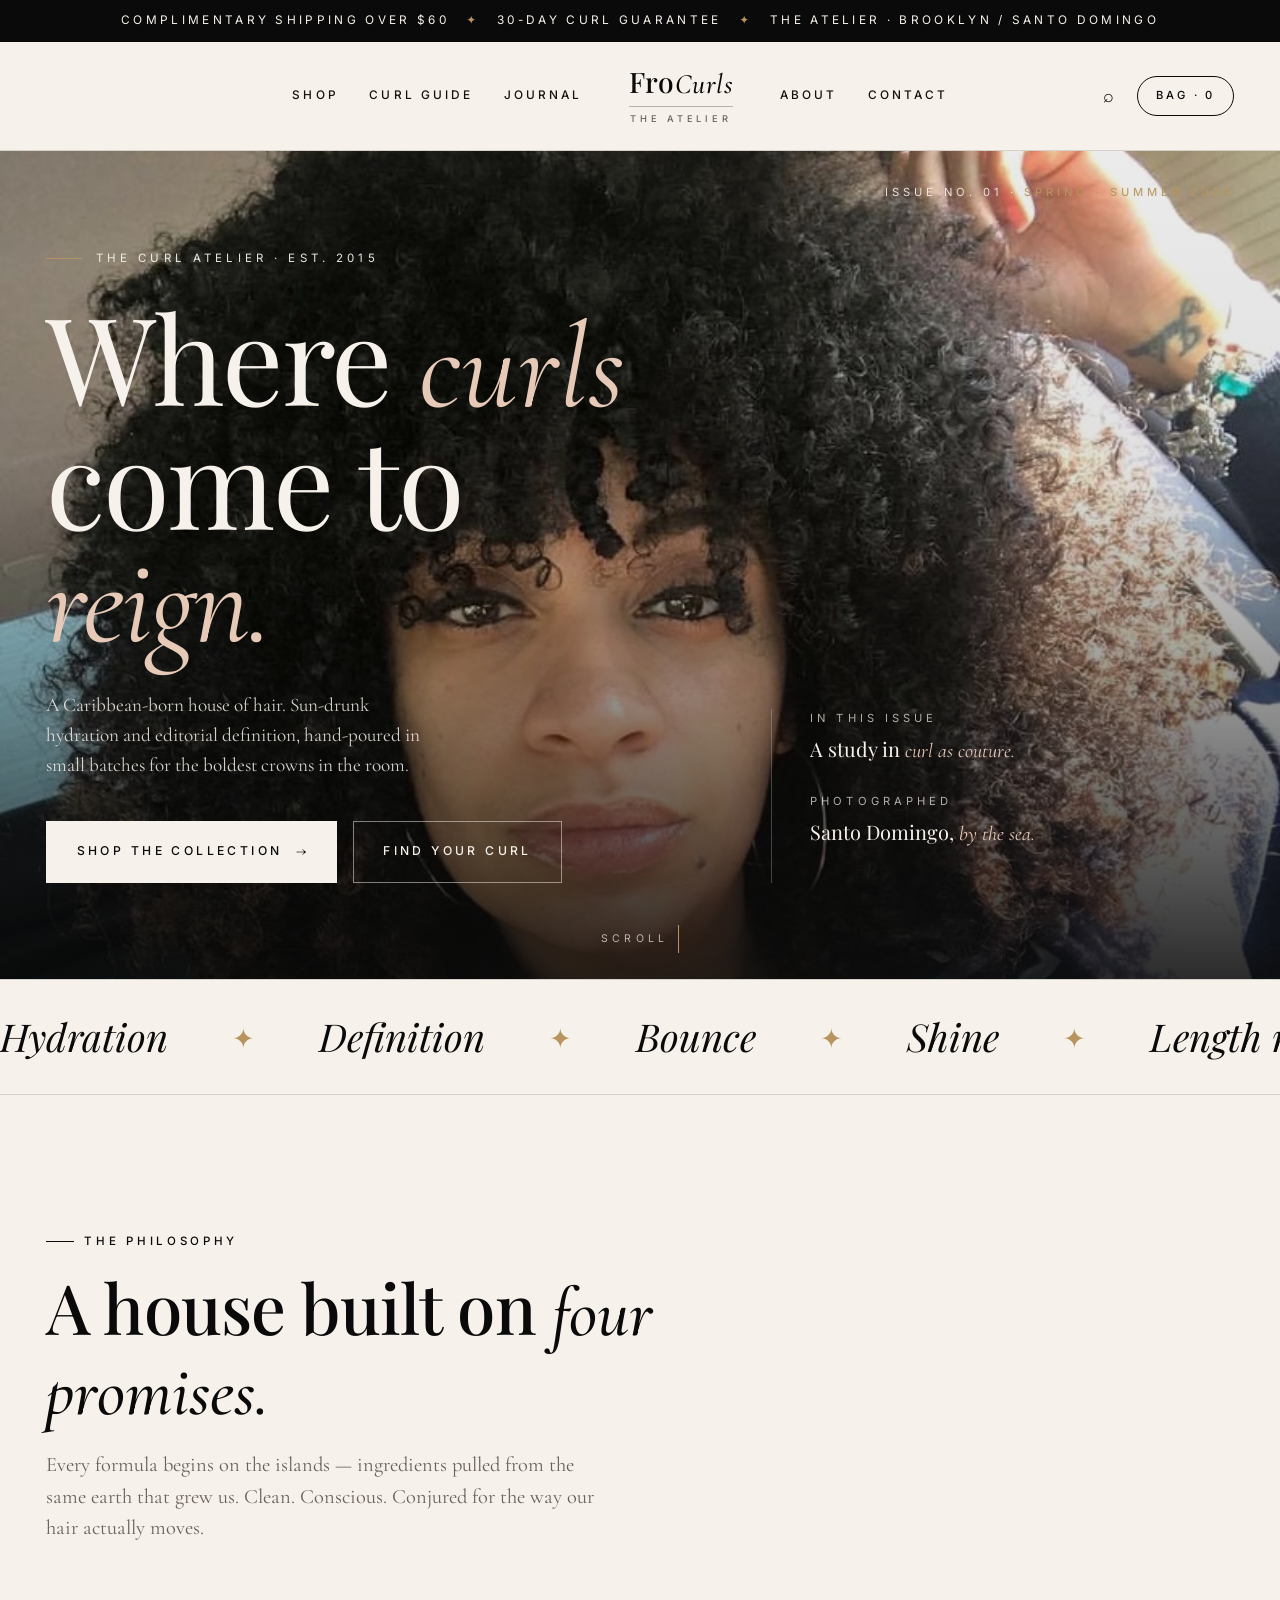
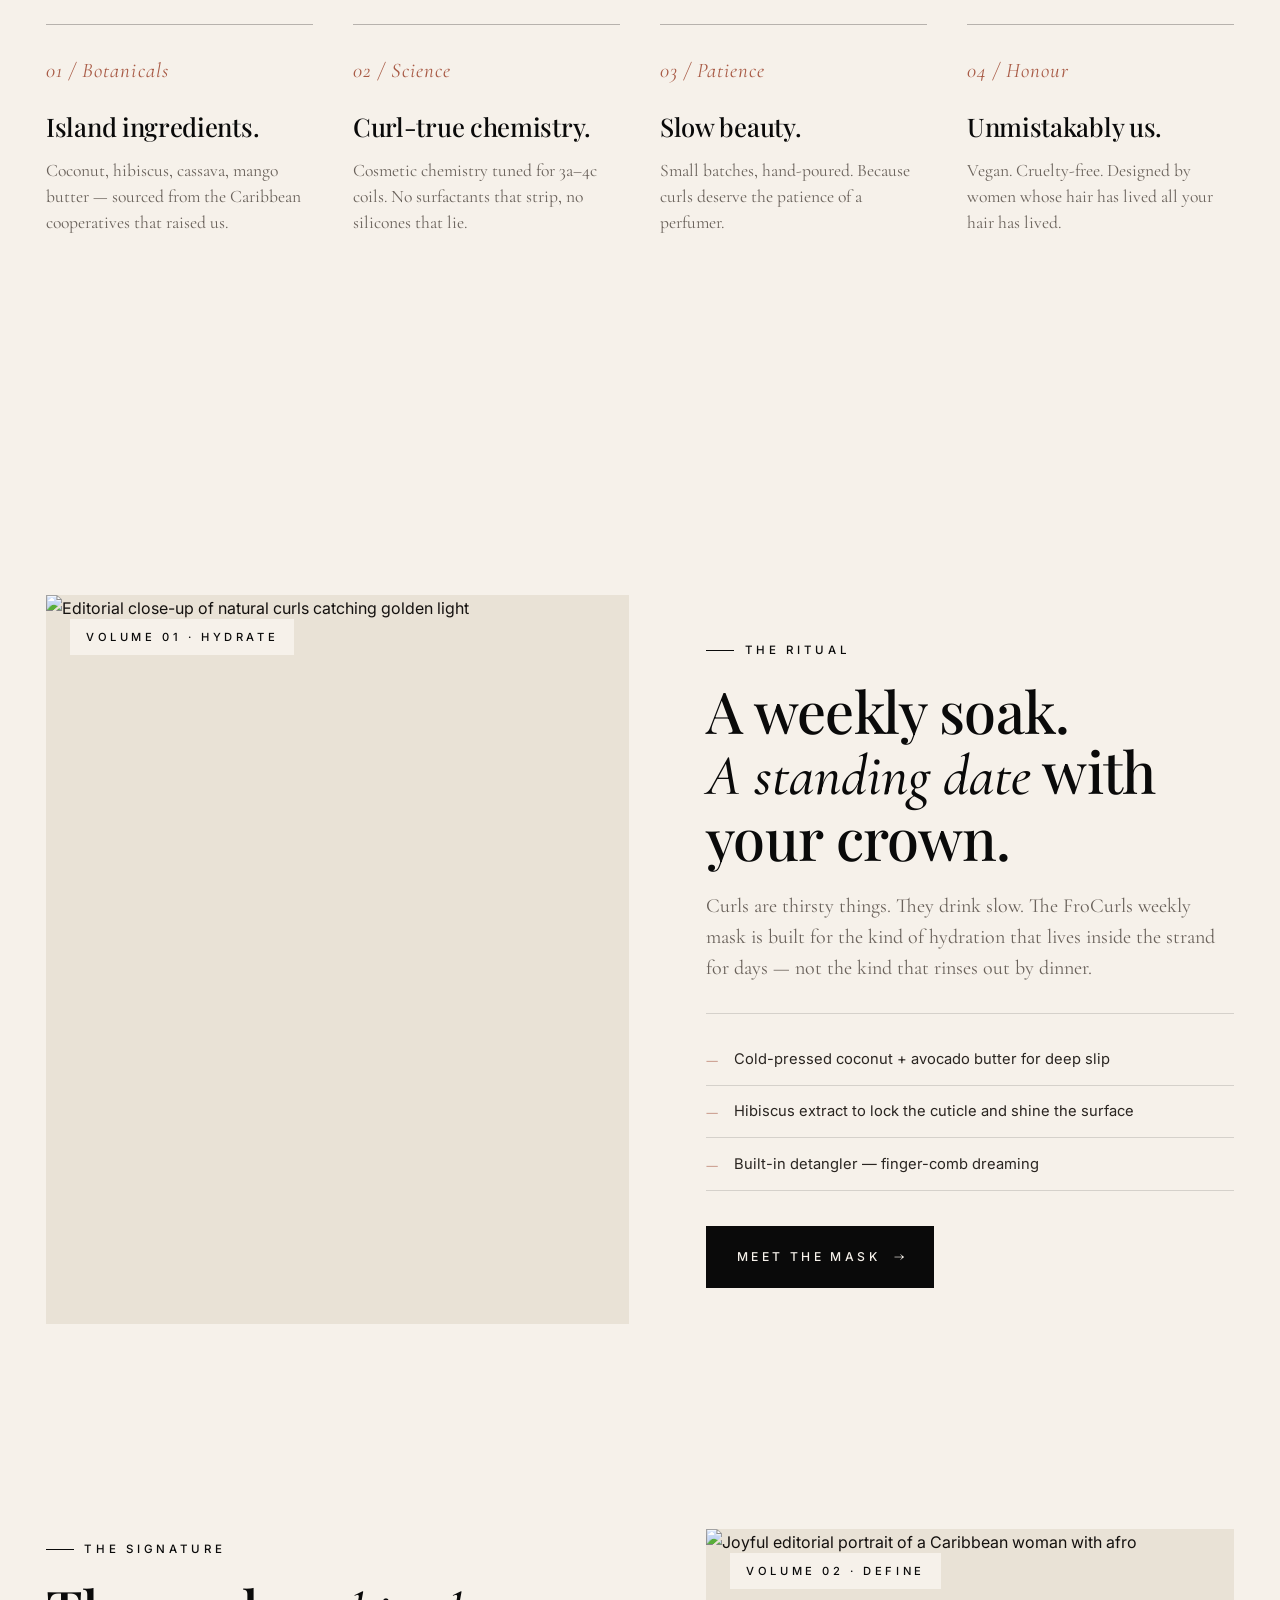
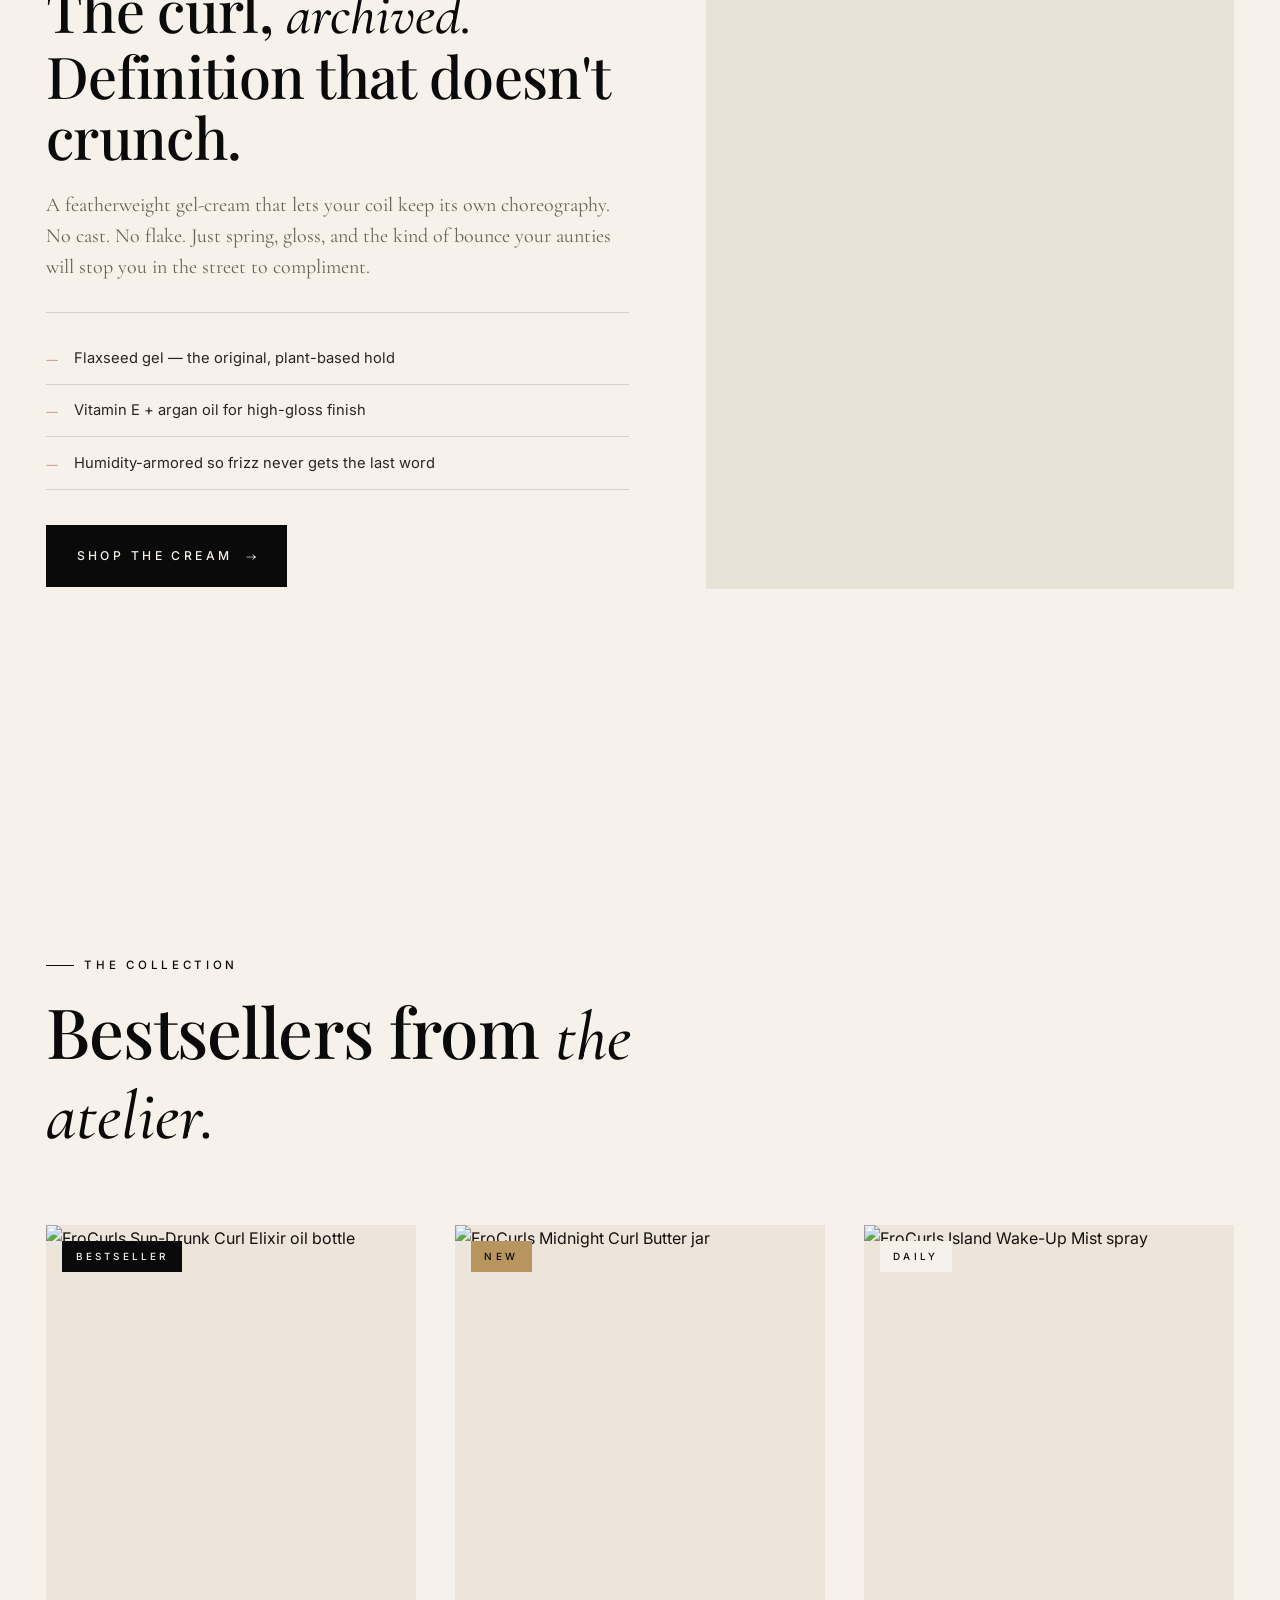
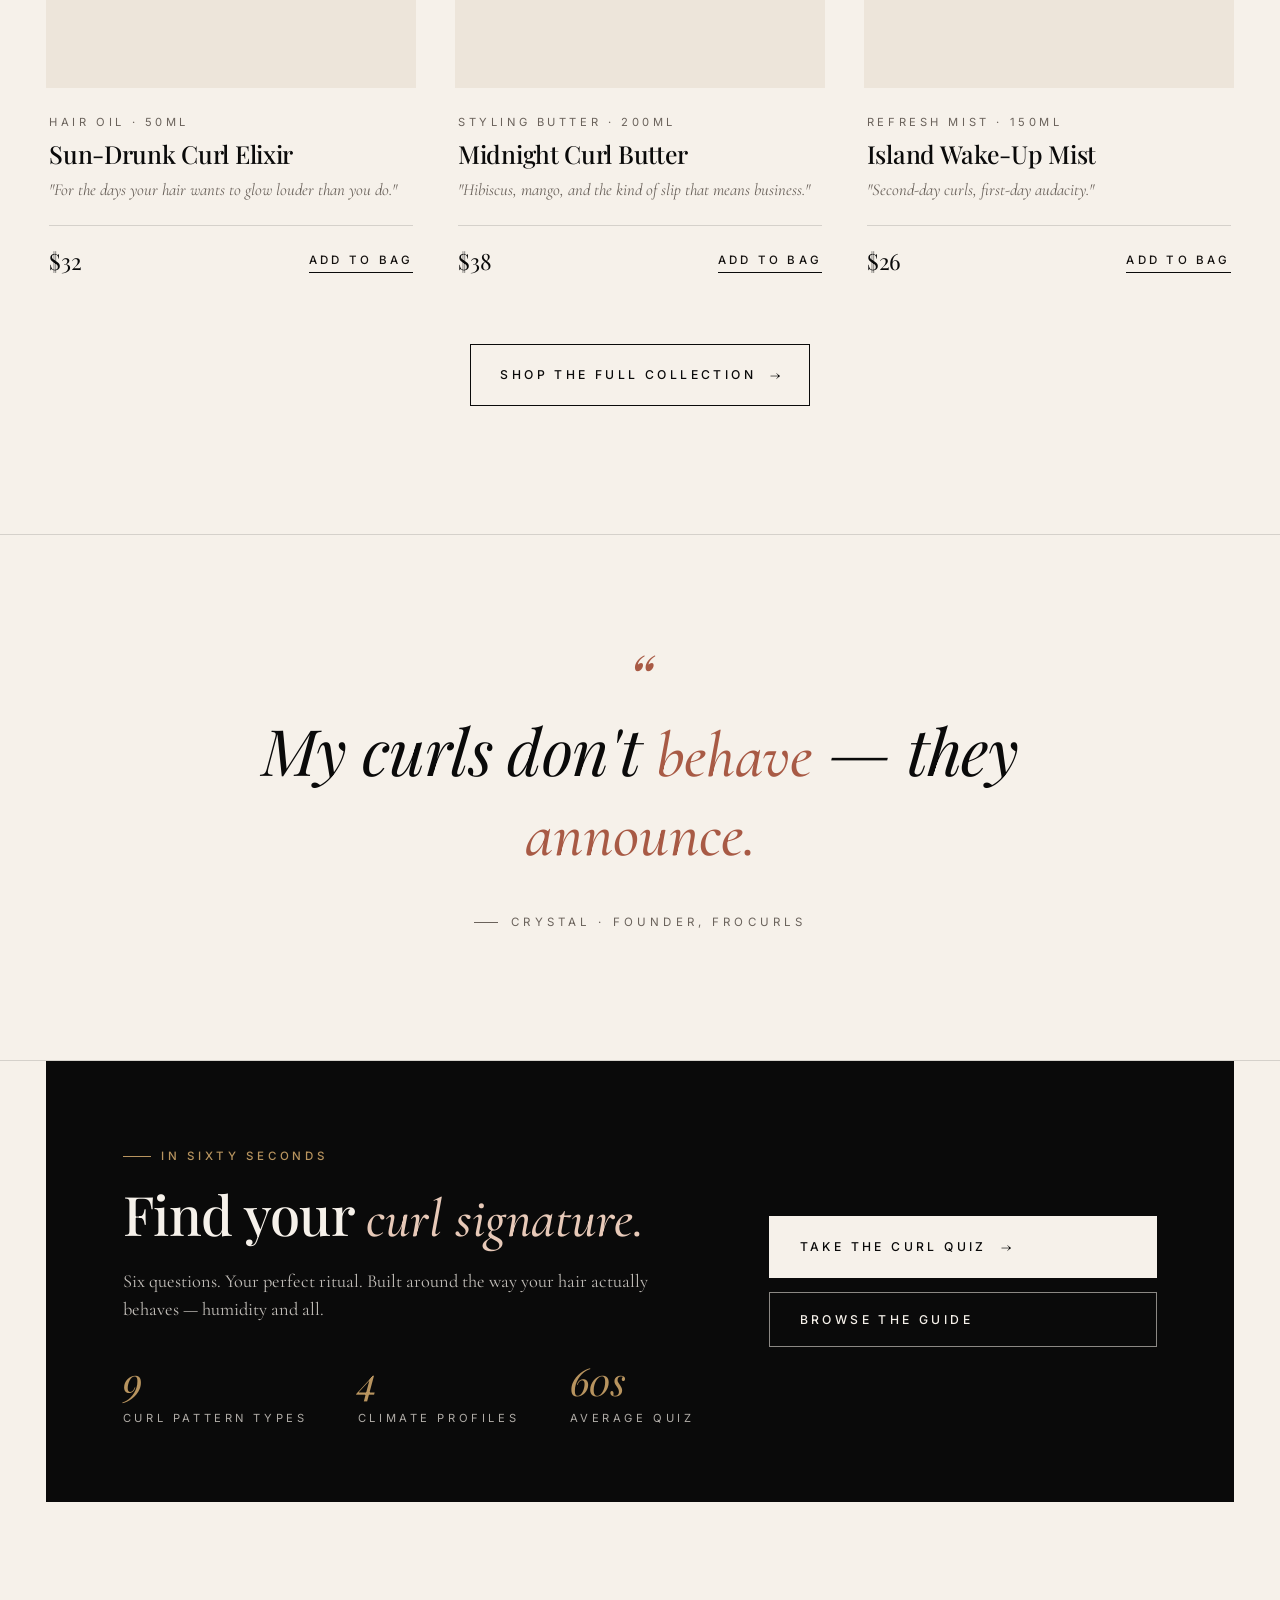
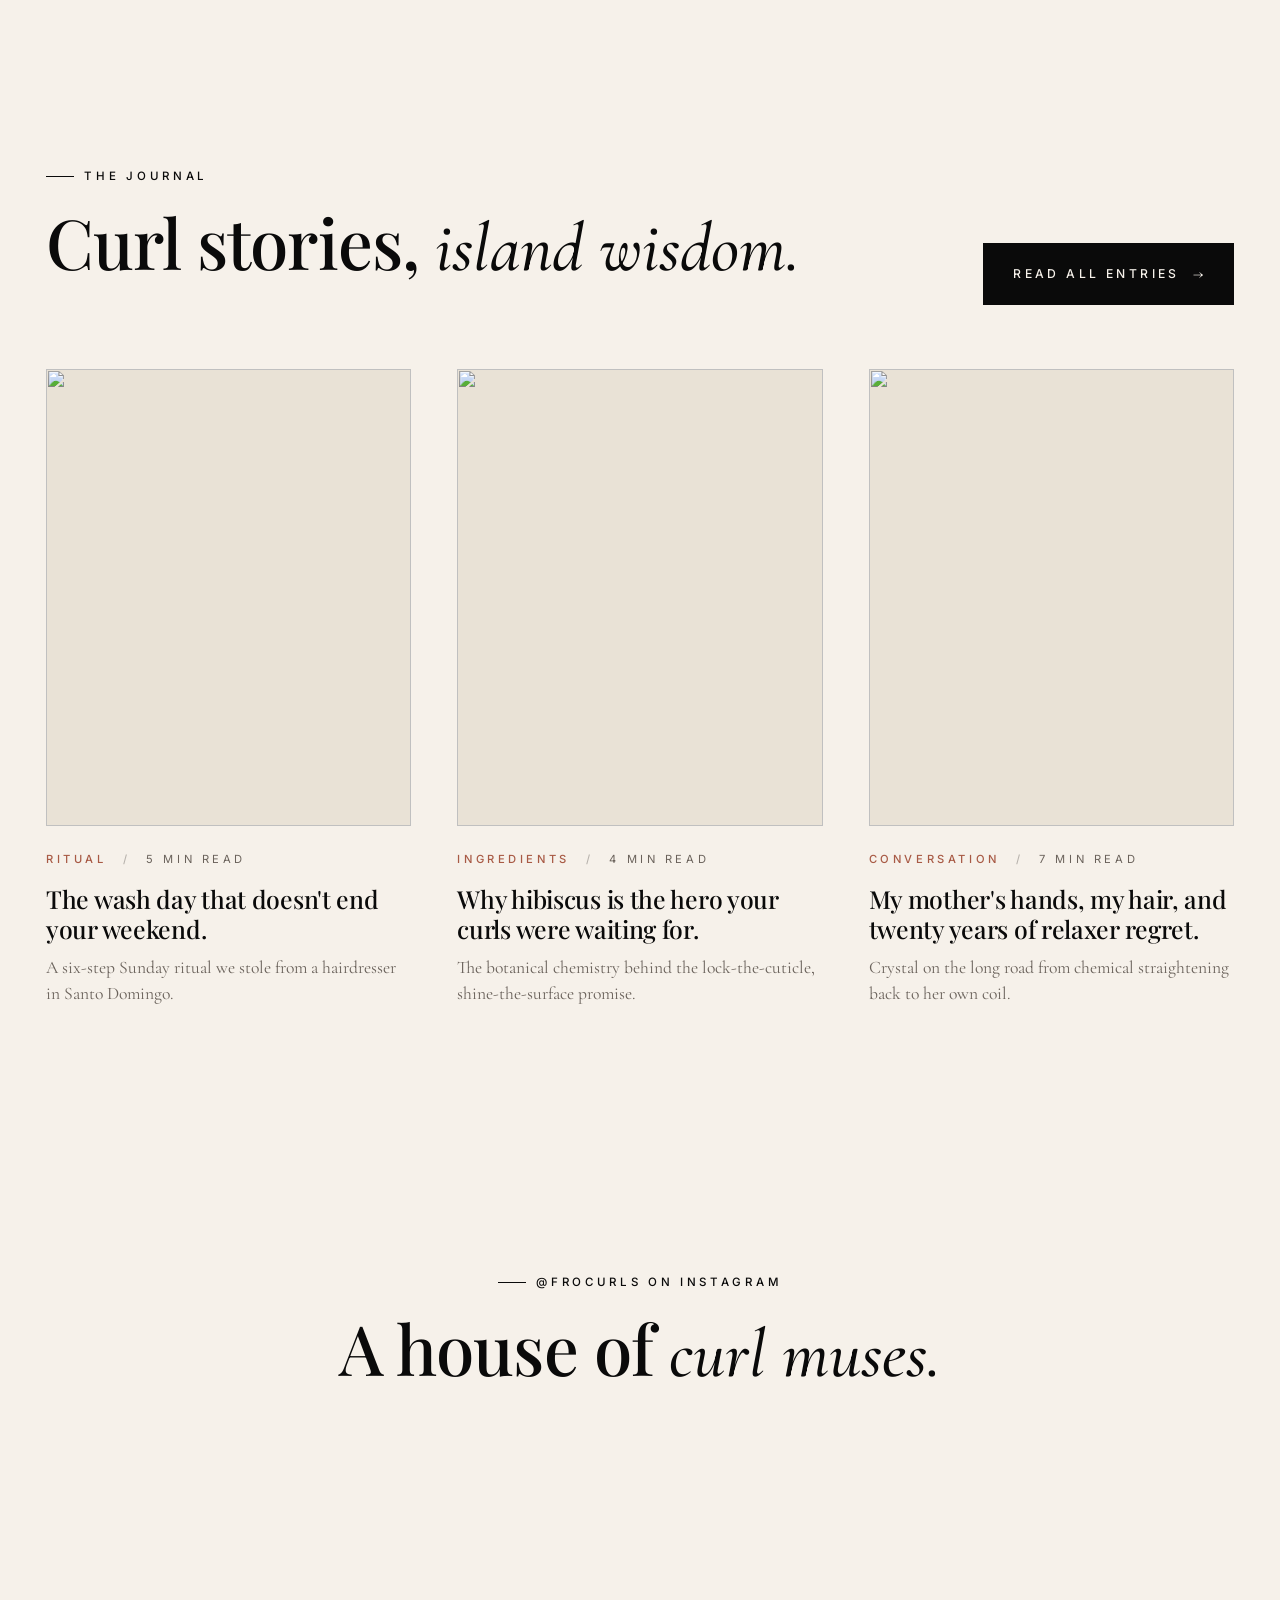
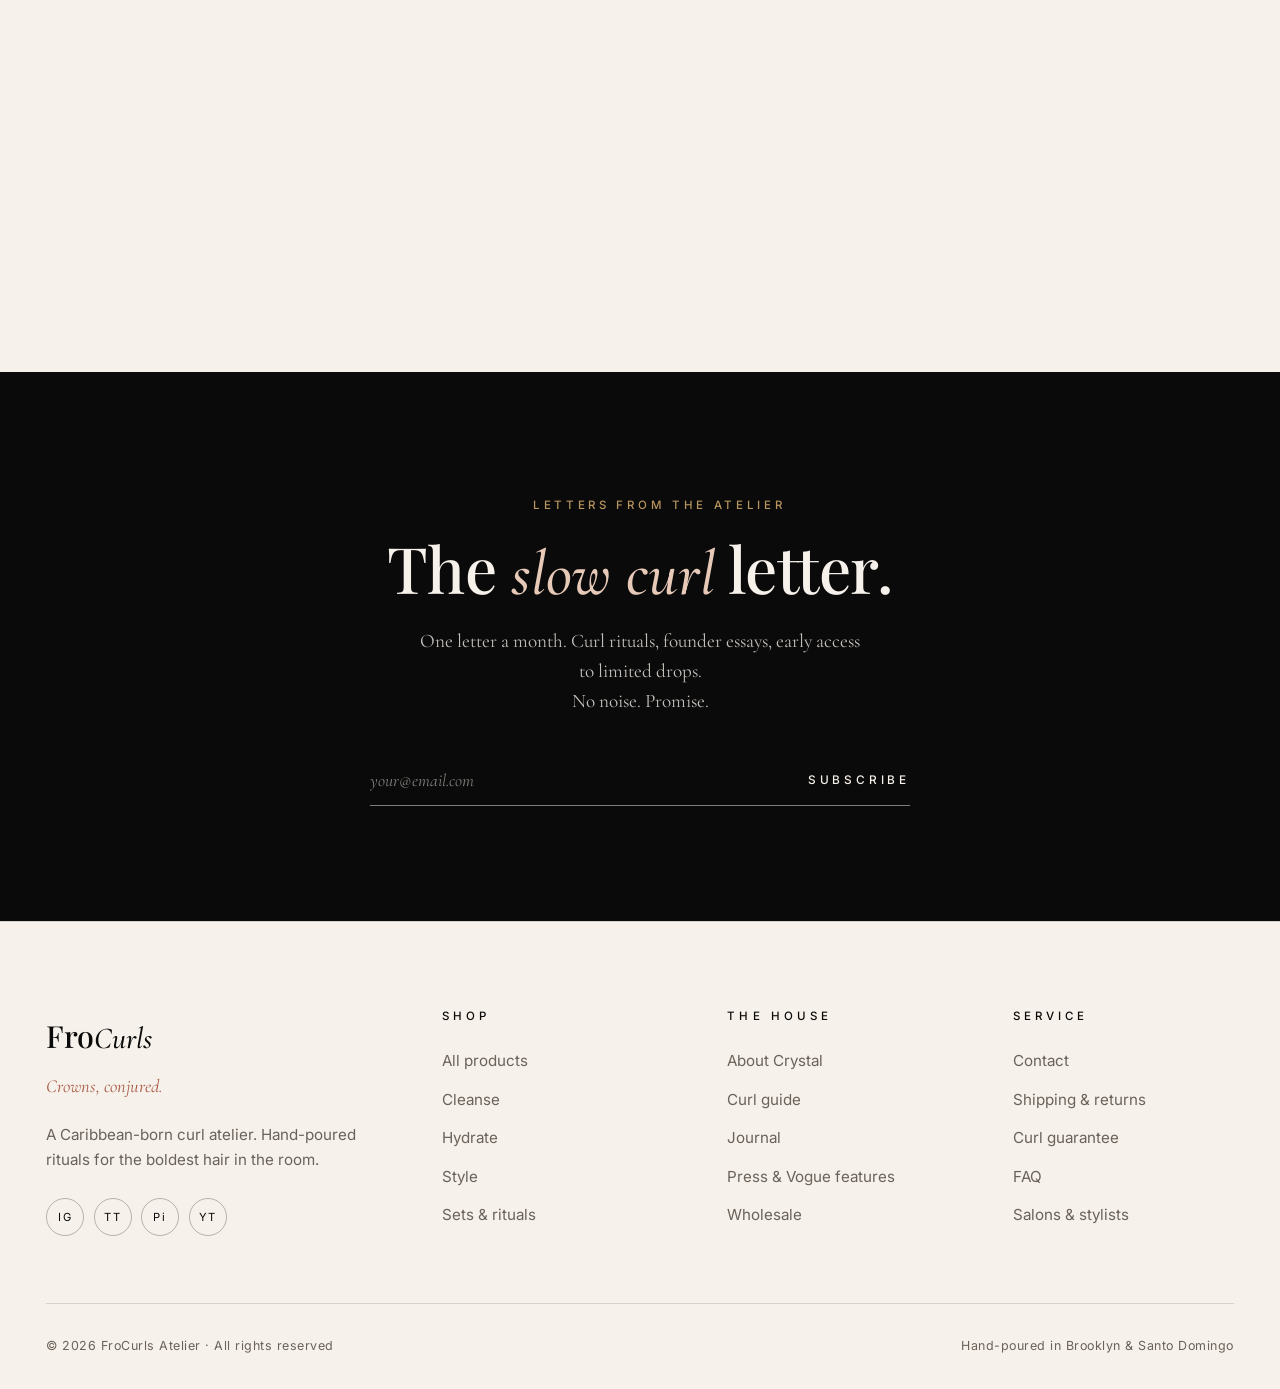
==== commit 98eee030: "redesign: vogue-editorial frontend with photo-forward layouts - new design system: playfair display " ====
--- a/index.html
+++ b/index.html
@@ -3,8 +3,8 @@
 <head>
   <meta charset="UTF-8" />
   <meta name="viewport" content="width=device-width, initial-scale=1.0" />
-  <meta name="description" content="FroCurls — the curl atelier for Caribbean-bold, sun-soaked, sensual curls. Founded by Crystal." />
-  <title>FroCurls — Where Curls Come To Reign</title>
+  <meta name="description" content="FroCurls — the Caribbean curl atelier. Editorial-grade hydration, definition and shine for the boldest crowns." />
+  <title>FroCurls — The Curl Atelier</title>
   <link rel="preconnect" href="https://fonts.googleapis.com">
   <link rel="preconnect" href="https://fonts.gstatic.com" crossorigin>
   <link rel="stylesheet" href="styles.css" />
@@ -12,21 +12,25 @@
 <body>
 
   <div class="announce">
-    Free shipping on orders $60+ <span>✦</span> 30-day curl guarantee <span>✦</span> Made for island curls
+    Complimentary shipping over $60 <span>✦</span> 30-day curl guarantee <span>✦</span> The atelier · Brooklyn / Santo Domingo
   </div>
 
   <header class="nav">
     <div class="nav-inner">
       <button class="menu-toggle" aria-label="Menu"><span></span><span></span><span></span></button>
-      <nav class="nav-links">
-        <a href="index.html" class="is-active">The House</a>
-        <a href="products.html">Collection</a>
+      <nav class="nav-links nav-links-left">
+        <a href="products.html">Shop</a>
         <a href="curls.html">Curl Guide</a>
+        <a href="journal.html">Journal</a>
+      </nav>
+      <a href="index.html" class="brand">
+        <span>Fro<em>Curls</em></span>
+        <span class="brand-sub">The Atelier</span>
+      </a>
+      <nav class="nav-links nav-links-right">
         <a href="about.html">About</a>
-        <a href="journal.html">Journal</a>
         <a href="contact.html">Contact</a>
       </nav>
-      <a href="index.html" class="brand"><span class="brand-mark">F</span>Fro<em>Curls</em></a>
       <div class="nav-utility">
         <button class="icon-btn" aria-label="Search">⌕</button>
         <a href="#" class="cart-pill">Bag · 0</a>
@@ -34,8 +38,9 @@
     </div>
   </header>
 
-  <!-- HERO -->
+  <!-- HERO — cinematic editorial -->
   <section class="hero">
+    <div class="hero-issue">Issue No. 01 · <strong>Spring · Summer 2026</strong></div>
     <div class="hero-inner">
       <div class="hero-copy">
         <span class="hero-eyebrow">The Curl Atelier · Est. 2015</span>
@@ -44,8 +49,8 @@
           come to <span class="accent">reign.</span>
         </h1>
         <p class="hero-lede">
-          Sun-drunk hydration for coils that catch the breeze. Made by Caribbean hands,
-          for the boldest crowns on the island and beyond.
+          A Caribbean-born house of hair. Sun-drunk hydration and editorial definition,
+          hand-poured in small batches for the boldest crowns in the room.
         </p>
         <div class="hero-cta">
           <a href="products.html" class="btn btn-primary">Shop the Collection <span class="btn-arrow">→</span></a>
@@ -53,11 +58,13 @@
         </div>
       </div>
       <div class="hero-visual">
-        <img src="assets/muse-hero.svg" alt="A muse with crown of curls illustrated in coral, plum and gold" />
-        <span class="hero-tag hero-tag-1">Caribbean ✦ Bold</span>
-        <span class="hero-tag hero-tag-2">Curl Couture</span>
-      </div>
-    </div>
+        <div class="hero-meta-label">In this issue</div>
+        <div class="hero-meta-value">A study in <em>curl as couture.</em></div>
+        <div class="hero-meta-label">Photographed</div>
+        <div class="hero-meta-value">Santo Domingo, <em>by the sea.</em></div>
+      </div>
+    </div>
+    <div class="hero-scroll">Scroll</div>
   </section>
 
   <!-- MARQUEE -->
@@ -81,27 +88,27 @@
   <!-- PILLARS -->
   <section class="section pillars">
     <div class="container">
-      <div class="reveal">
+      <div class="reveal" style="max-width: 720px; margin-bottom: 1rem;">
         <span class="eyebrow">The Philosophy</span>
         <h2 class="section-title">A house built on <span class="italic">four promises.</span></h2>
         <p class="section-lede">Every formula begins on the islands — ingredients pulled from the same earth that grew us.
           Clean. Conscious. Conjured for the way our hair actually moves.</p>
       </div>
       <div class="pillars-grid">
-        <div class="pillar reveal"><div class="pillar-num">01</div><h3>Island Botanicals</h3><p>Coconut, hibiscus, cassava, mango butter — sourced from the Caribbean cooperatives that raised us.</p></div>
-        <div class="pillar reveal reveal-delay-1"><div class="pillar-num">02</div><h3>Curl-True Science</h3><p>Cosmetic chemistry tuned for 3a–4c coils. No surfactants that strip, no silicones that lie.</p></div>
-        <div class="pillar reveal reveal-delay-2"><div class="pillar-num">03</div><h3>Slow Beauty</h3><p>Small batches, hand-poured. Because curls deserve the patience of a perfumer.</p></div>
-        <div class="pillar reveal reveal-delay-3"><div class="pillar-num">04</div><h3>Unmistakably Us</h3><p>Vegan. Cruelty-free. Designed by women whose hair has lived all your hair has lived.</p></div>
-      </div>
-    </div>
-  </section>
-
-  <!-- FEATURE 1 -->
+        <div class="pillar reveal"><div class="pillar-num">01 / Botanicals</div><h3>Island ingredients.</h3><p>Coconut, hibiscus, cassava, mango butter — sourced from the Caribbean cooperatives that raised us.</p></div>
+        <div class="pillar reveal reveal-delay-1"><div class="pillar-num">02 / Science</div><h3>Curl-true chemistry.</h3><p>Cosmetic chemistry tuned for 3a–4c coils. No surfactants that strip, no silicones that lie.</p></div>
+        <div class="pillar reveal reveal-delay-2"><div class="pillar-num">03 / Patience</div><h3>Slow beauty.</h3><p>Small batches, hand-poured. Because curls deserve the patience of a perfumer.</p></div>
+        <div class="pillar reveal reveal-delay-3"><div class="pillar-num">04 / Honour</div><h3>Unmistakably us.</h3><p>Vegan. Cruelty-free. Designed by women whose hair has lived all your hair has lived.</p></div>
+      </div>
+    </div>
+  </section>
+
+  <!-- FEATURE 1 — editorial spread -->
   <section class="section">
     <div class="container">
       <div class="feature">
         <div class="feature-visual reveal">
-          <img src="assets/muse-profile.svg" alt="Profile portrait of a curly-haired muse in coral and ocean blue" />
+          <img src="https://images.unsplash.com/photo-1605497788044-5a32c7078486?auto=format&fit=crop&w=1400&q=85" alt="Editorial close-up of natural curls catching golden light" />
           <span class="feature-overlay-tag">Volume 01 · Hydrate</span>
         </div>
         <div class="feature-content reveal reveal-delay-1">
@@ -119,7 +126,7 @@
 
       <div class="feature">
         <div class="feature-visual reveal">
-          <img src="assets/muse-joy.svg" alt="Joyful portrait of a Caribbean woman with afro halo" />
+          <img src="https://images.unsplash.com/photo-1492106087820-71f1a00d2b11?auto=format&fit=crop&w=1400&q=85" alt="Joyful editorial portrait of a Caribbean woman with afro" />
           <span class="feature-overlay-tag">Volume 02 · Define</span>
         </div>
         <div class="feature-content reveal reveal-delay-1">
@@ -140,36 +147,45 @@
   <!-- SHOP STRIP -->
   <section class="section shop">
     <div class="container">
-      <div class="reveal">
+      <div class="reveal" style="max-width: 720px;">
         <span class="eyebrow">The Collection</span>
         <h2 class="section-title">Bestsellers from <span class="italic">the atelier.</span></h2>
       </div>
 
       <div class="shop-grid">
-        <article class="product-card gold reveal">
-          <div class="product-img"><span class="product-badge bestseller">Bestseller</span><img src="assets/product-bottle.svg" alt="FroCurls Curl Elixir bottle" /></div>
+        <article class="product-card reveal">
+          <div class="product-img">
+            <span class="product-badge bestseller">Bestseller</span>
+            <img src="https://images.unsplash.com/photo-1612817159949-195b6eb9e31a?auto=format&fit=crop&w=1100&q=85" alt="FroCurls Sun-Drunk Curl Elixir oil bottle" />
+          </div>
           <div class="product-info">
-            <div class="product-eyebrow">Hair Oil</div>
+            <div class="product-eyebrow">Hair Oil · 50ml</div>
             <h3 class="product-name">Sun-Drunk Curl Elixir</h3>
             <p class="product-desc">"For the days your hair wants to glow louder than you do."</p>
             <div class="product-meta"><span class="product-price">$32</span><a href="#" class="product-add">Add to bag</a></div>
           </div>
         </article>
 
-        <article class="product-card dark reveal reveal-delay-1">
-          <div class="product-img"><span class="product-badge new">New</span><img src="assets/product-jar.svg" alt="FroCurls Curl Butter jar" /></div>
+        <article class="product-card reveal reveal-delay-1">
+          <div class="product-img">
+            <span class="product-badge new">New</span>
+            <img src="https://images.unsplash.com/photo-1571781926291-c477ebfd024b?auto=format&fit=crop&w=1100&q=85" alt="FroCurls Midnight Curl Butter jar" />
+          </div>
           <div class="product-info">
-            <div class="product-eyebrow">Styling Butter</div>
+            <div class="product-eyebrow">Styling Butter · 200ml</div>
             <h3 class="product-name">Midnight Curl Butter</h3>
             <p class="product-desc">"Hibiscus, mango, and the kind of slip that means business."</p>
             <div class="product-meta"><span class="product-price">$38</span><a href="#" class="product-add">Add to bag</a></div>
           </div>
         </article>
 
-        <article class="product-card blue reveal reveal-delay-2">
-          <div class="product-img"><span class="product-badge">Daily</span><img src="assets/product-spray.svg" alt="FroCurls Refresh Mist spray" /></div>
+        <article class="product-card reveal reveal-delay-2">
+          <div class="product-img">
+            <span class="product-badge">Daily</span>
+            <img src="https://images.unsplash.com/photo-1556228720-195a672e8a03?auto=format&fit=crop&w=1100&q=85" alt="FroCurls Island Wake-Up Mist spray" />
+          </div>
           <div class="product-info">
-            <div class="product-eyebrow">Refresh Mist</div>
+            <div class="product-eyebrow">Refresh Mist · 150ml</div>
             <h3 class="product-name">Island Wake-Up Mist</h3>
             <p class="product-desc">"Second-day curls, first-day audacity."</p>
             <div class="product-meta"><span class="product-price">$26</span><a href="#" class="product-add">Add to bag</a></div>
@@ -177,8 +193,8 @@
         </article>
       </div>
 
-      <div style="text-align:center; margin-top: 3.5rem;" class="reveal">
-        <a href="products.html" class="btn btn-ghost">Shop everything <span class="btn-arrow">→</span></a>
+      <div style="text-align:center; margin-top: 4rem;" class="reveal">
+        <a href="products.html" class="btn btn-ghost">Shop the full collection <span class="btn-arrow">→</span></a>
       </div>
     </div>
   </section>
@@ -187,7 +203,7 @@
   <section class="editorial-quote">
     <div class="container reveal">
       <blockquote>
-        "My curls don't <span class="italic">behave</span> — they <span class="italic">announce.</span>"
+        My curls don't <span class="italic">behave</span> — they <span class="italic">announce.</span>
       </blockquote>
       <cite>Crystal · Founder, FroCurls</cite>
     </div>
@@ -198,10 +214,10 @@
     <div class="container reveal">
       <div class="quiz-cta">
         <div>
-          <span class="eyebrow" style="color:var(--ink); ">In 60 seconds</span>
+          <span class="eyebrow">In sixty seconds</span>
           <h2>Find your <span class="italic">curl signature.</span></h2>
           <p>Six questions. Your perfect ritual. Built around the way your hair actually behaves — humidity and all.</p>
-          <div class="quiz-stats" style="margin-top:1.5rem;">
+          <div class="quiz-stats" style="margin-top:2rem;">
             <div><span>9</span>Curl pattern types</div>
             <div><span>4</span>Climate profiles</div>
             <div><span>60s</span>Average quiz</div>
@@ -209,7 +225,7 @@
         </div>
         <div class="quiz-actions">
           <a href="curls.html" class="btn btn-dark">Take the curl quiz <span class="btn-arrow">→</span></a>
-          <a href="curls.html" class="btn btn-ghost" style="color: var(--ink); border-color: rgba(26,11,46,0.25);">Browse the guide</a>
+          <a href="curls.html" class="btn btn-ghost">Browse the guide</a>
         </div>
       </div>
     </div>
@@ -228,19 +244,19 @@
 
       <div class="journal-grid">
         <article class="journal-card reveal">
-          <div class="journal-img"><img src="assets/muse-hero.svg" alt="" /></div>
+          <div class="journal-img"><img src="https://images.unsplash.com/photo-1494790108377-be9c29b29330?auto=format&fit=crop&w=1100&q=85" alt="" /></div>
           <div class="journal-meta"><span class="tag">Ritual</span><span>5 min read</span></div>
           <h3 class="journal-title"><a href="journal.html">The wash day that doesn't end your weekend.</a></h3>
           <p class="journal-snippet">A six-step Sunday ritual we stole from a hairdresser in Santo Domingo.</p>
         </article>
         <article class="journal-card reveal reveal-delay-1">
-          <div class="journal-img b"><img src="assets/muse-profile.svg" alt="" /></div>
+          <div class="journal-img"><img src="https://images.unsplash.com/photo-1535713875002-d1d0cf377fde?auto=format&fit=crop&w=1100&q=85" alt="" /></div>
           <div class="journal-meta"><span class="tag">Ingredients</span><span>4 min read</span></div>
           <h3 class="journal-title"><a href="journal.html">Why hibiscus is the hero your curls were waiting for.</a></h3>
           <p class="journal-snippet">The botanical chemistry behind the lock-the-cuticle, shine-the-surface promise.</p>
         </article>
         <article class="journal-card reveal reveal-delay-2">
-          <div class="journal-img c"><img src="assets/muse-joy.svg" alt="" /></div>
+          <div class="journal-img"><img src="https://images.unsplash.com/photo-1525695230005-efd074980869?auto=format&fit=crop&w=1100&q=85" alt="" /></div>
           <div class="journal-meta"><span class="tag">Conversation</span><span>7 min read</span></div>
           <h3 class="journal-title"><a href="journal.html">My mother's hands, my hair, and twenty years of relaxer regret.</a></h3>
           <p class="journal-snippet">Crystal on the long road from chemical straightening back to her own coil.</p>
@@ -249,32 +265,32 @@
     </div>
   </section>
 
-  <!-- GALLERY -->
+  <!-- GALLERY — editorial photo grid -->
   <section class="section gallery">
     <div class="container">
-      <div class="reveal" style="text-align:center;">
+      <div class="reveal" style="text-align:center; max-width: 760px; margin: 0 auto;">
         <span class="eyebrow" style="justify-content:center;">@frocurls on Instagram</span>
-        <h2 class="section-title" style="max-width: none; margin-left:auto; margin-right:auto;">A house of <span class="italic">curl muses.</span></h2>
+        <h2 class="section-title" style="max-width:none; margin-left:auto; margin-right:auto;">A house of <span class="italic">curl muses.</span></h2>
       </div>
       <div class="gallery-grid">
-        <div class="gallery-cell" style="background: linear-gradient(135deg, var(--coral), var(--hibiscus));"></div>
-        <div class="gallery-cell" style="background: linear-gradient(135deg, var(--carib), var(--plum));"></div>
-        <div class="gallery-cell" style="background: linear-gradient(135deg, var(--gold), var(--coral));"></div>
-        <div class="gallery-cell" style="background: linear-gradient(135deg, var(--orchid), var(--carib));"></div>
-        <div class="gallery-cell" style="background: linear-gradient(135deg, var(--hibiscus), var(--plum));"></div>
-        <div class="gallery-cell" style="background: linear-gradient(135deg, var(--turq), var(--gold));"></div>
-        <div class="gallery-cell" style="background: linear-gradient(135deg, var(--plum-deep), var(--coral));"></div>
-        <div class="gallery-cell" style="background: linear-gradient(135deg, var(--coral), var(--gold));"></div>
-        <div class="gallery-cell" style="background: linear-gradient(135deg, var(--carib), var(--orchid));"></div>
-        <div class="gallery-cell" style="background: linear-gradient(135deg, var(--orchid), var(--hibiscus));"></div>
-        <div class="gallery-cell" style="background: linear-gradient(135deg, var(--gold), var(--violet));"></div>
-        <div class="gallery-cell" style="background: linear-gradient(135deg, var(--ember), var(--coral));"></div>
+        <div class="gallery-cell" style="background-image:url('https://images.unsplash.com/photo-1531123897727-8f129e1688ce?auto=format&fit=crop&w=600&q=80');"></div>
+        <div class="gallery-cell" style="background-image:url('https://images.unsplash.com/photo-1605497788044-5a32c7078486?auto=format&fit=crop&w=600&q=80');"></div>
+        <div class="gallery-cell" style="background-image:url('https://images.unsplash.com/photo-1492106087820-71f1a00d2b11?auto=format&fit=crop&w=600&q=80');"></div>
+        <div class="gallery-cell" style="background-image:url('https://images.unsplash.com/photo-1494790108377-be9c29b29330?auto=format&fit=crop&w=600&q=80');"></div>
+        <div class="gallery-cell" style="background-image:url('https://images.unsplash.com/photo-1525695230005-efd074980869?auto=format&fit=crop&w=600&q=80');"></div>
+        <div class="gallery-cell" style="background-image:url('https://images.unsplash.com/photo-1535713875002-d1d0cf377fde?auto=format&fit=crop&w=600&q=80');"></div>
+        <div class="gallery-cell" style="background-image:url('https://images.unsplash.com/photo-1554151228-14d9def656e4?auto=format&fit=crop&w=600&q=80');"></div>
+        <div class="gallery-cell" style="background-image:url('https://images.unsplash.com/photo-1559599101-f09722fb4948?auto=format&fit=crop&w=600&q=80');"></div>
+        <div class="gallery-cell" style="background-image:url('https://images.unsplash.com/photo-1488161628813-04466f872be2?auto=format&fit=crop&w=600&q=80');"></div>
+        <div class="gallery-cell" style="background-image:url('https://images.unsplash.com/photo-1567721913486-6585f069b332?auto=format&fit=crop&w=600&q=80');"></div>
+        <div class="gallery-cell" style="background-image:url('https://images.unsplash.com/photo-1531746020798-e6953c6e8e04?auto=format&fit=crop&w=600&q=80');"></div>
+        <div class="gallery-cell" style="background-image:url('https://images.unsplash.com/photo-1551803091-e20673f15770?auto=format&fit=crop&w=600&q=80');"></div>
       </div>
     </div>
   </section>
 
   <!-- NEWSLETTER -->
-  <section class="section newsletter">
+  <section class="newsletter">
     <div class="container reveal">
       <span class="eyebrow" style="color: var(--gold); justify-content:center;">Letters from the atelier</span>
       <h2>The <span class="italic">slow curl</span> letter.</h2>
@@ -333,7 +349,7 @@
     </div>
     <div class="footer-bottom">
       <span>© 2026 FroCurls Atelier · All rights reserved</span>
-      <span>Made with curls in mind, in the Caribbean &amp; Brooklyn</span>
+      <span>Hand-poured in Brooklyn &amp; Santo Domingo</span>
     </div>
   </footer>
 
--- a/styles.css
+++ b/styles.css
@@ -1,41 +1,41 @@
 /* ============================================
-   FROCURLS — Editorial Curl Atelier
-   Brand: Caribbean-bold, Vogue editorial, sensual
+   FROCURLS — Vogue Editorial Curl Atelier
+   Refined. Photo-forward. Caribbean editorial.
    ============================================ */
 
-@import url('https://fonts.googleapis.com/css2?family=DM+Serif+Display:ital@0;1&family=Cormorant+Garamond:ital,wght@0,400;0,500;0,600;0,700;1,400&family=Inter:wght@300;400;500;600;700&family=Caveat:wght@400;600;700&display=swap');
+@import url('https://fonts.googleapis.com/css2?family=Playfair+Display:ital,wght@0,400;0,500;0,600;0,700;0,800;0,900;1,400;1,700&family=Cormorant+Garamond:ital,wght@0,300;0,400;0,500;0,600;0,700;1,300;1,400;1,500&family=Inter:wght@300;400;500;600;700&display=swap');
 
 /* ---------- TOKENS ---------- */
 :root {
-  /* Core palette — bold, sensual, sun-soaked */
-  --ink: #1A0B2E;            /* deep night */
-  --plum: #3D1A4E;           /* aubergine */
-  --plum-deep: #2D0E3F;
-  --violet: #4A1E5C;
-  --orchid: #9B5DE5;
-  --coral: #FF6B35;          /* mango sunset */
-  --hibiscus: #E91E63;       /* hot pink */
-  --carib: #1E88E5;          /* Caribbean sea */
-  --turq: #5BC0EB;           /* shallows */
-  --gold: #F5C260;           /* sun gold */
-  --gold-deep: #D4A574;
-  --cream: #FBF5EC;          /* warm linen */
-  --sand: #F0E6D2;
-  --rose: #FFE4E1;
-  --ember: #B83A3A;
-
-  --shadow-sm: 0 4px 12px rgba(26, 11, 46, 0.08);
-  --shadow-md: 0 12px 32px rgba(26, 11, 46, 0.15);
-  --shadow-lg: 0 24px 60px rgba(26, 11, 46, 0.25);
-
-  /* Type */
-  --display: 'DM Serif Display', 'Playfair Display', serif;
+  /* Vogue editorial palette */
+  --paper:   #f6f1ea;   /* warm ivory ground */
+  --paper-2: #ede5da;   /* slightly deeper card cream */
+  --bone:    #e9e2d6;
+  --noir:    #0a0a0a;   /* editorial black */
+  --ink:     #14110f;   /* deep cocoa-ink */
+  --ink-2:   #2a2521;
+  --ash:     #6a625b;   /* muted body grey */
+  --line:    rgba(20,17,15,0.14);
+  --line-2:  rgba(20,17,15,0.28);
+
+  --blush:   #e7c9b8;   /* warm blush */
+  --rose:    #d49b8a;   /* dusty rose */
+  --terra:   #a85a45;   /* terracotta accent */
+  --gold:    #b8945f;   /* refined gold */
+  --gold-2:  #8b6f44;
+  --cocoa:   #4a2d22;
+
+  --shadow-sm: 0 6px 22px rgba(20,17,15,0.06);
+  --shadow-md: 0 18px 48px rgba(20,17,15,0.14);
+  --shadow-lg: 0 40px 90px rgba(20,17,15,0.28);
+
+  --display: 'Playfair Display', 'Times New Roman', serif;
   --editorial: 'Cormorant Garamond', Georgia, serif;
   --body: 'Inter', system-ui, -apple-system, sans-serif;
-  --script: 'Caveat', cursive;
-
-  --container: 1320px;
-  --gutter: clamp(1rem, 3vw, 2.5rem);
+
+  --container: 1440px;
+  --gutter: clamp(1.25rem, 3.6vw, 3.25rem);
+  --section-y: clamp(5rem, 10vw, 9rem);
 }
 
 /* ---------- RESET ---------- */
@@ -45,1312 +45,1492 @@
   margin: 0;
   font-family: var(--body);
   font-size: 16px;
-  line-height: 1.6;
+  line-height: 1.65;
   color: var(--ink);
-  background: var(--cream);
+  background: var(--paper);
   -webkit-font-smoothing: antialiased;
+  text-rendering: optimizeLegibility;
   overflow-x: hidden;
 }
 img, svg { max-width: 100%; display: block; }
 a { color: inherit; text-decoration: none; }
 button { font: inherit; cursor: pointer; border: none; background: none; color: inherit; }
-h1, h2, h3, h4 { margin: 0; line-height: 1.1; letter-spacing: -0.01em; }
+h1, h2, h3, h4, h5 {
+  margin: 0;
+  font-family: var(--display);
+  font-weight: 500;
+  line-height: 1.04;
+  letter-spacing: -0.012em;
+  color: var(--noir);
+}
 p { margin: 0; }
 ul { margin: 0; padding: 0; list-style: none; }
-
-/* ---------- ANNOUNCEMENT BAR ---------- */
+::selection { background: var(--noir); color: var(--paper); }
+
+/* ---------- LAYOUT PRIMITIVES ---------- */
+.container {
+  width: 100%;
+  max-width: var(--container);
+  margin: 0 auto;
+  padding: 0 var(--gutter);
+}
+.section { padding: var(--section-y) 0; }
+
+.italic { font-style: italic; font-family: var(--editorial); font-weight: 500; letter-spacing: 0; }
+.accent { color: var(--terra); font-style: italic; font-family: var(--editorial); font-weight: 500; }
+
+.eyebrow {
+  display: inline-flex;
+  align-items: center;
+  gap: 0.65rem;
+  font-family: var(--body);
+  font-size: 0.72rem;
+  font-weight: 500;
+  letter-spacing: 0.32em;
+  text-transform: uppercase;
+  color: var(--noir);
+  margin-bottom: 1.25rem;
+}
+.eyebrow::before {
+  content: "";
+  width: 28px; height: 1px;
+  background: var(--noir);
+  display: inline-block;
+}
+
+.section-title {
+  font-size: clamp(2.4rem, 5.4vw, 4.6rem);
+  font-weight: 500;
+  max-width: 22ch;
+  margin-bottom: 1.25rem;
+}
+.section-lede {
+  font-family: var(--editorial);
+  font-size: clamp(1.15rem, 1.6vw, 1.45rem);
+  line-height: 1.55;
+  color: var(--ash);
+  max-width: 56ch;
+}
+
+/* ---------- ANNOUNCE BAR ---------- */
 .announce {
-  background: var(--ink);
-  color: var(--cream);
-  font-size: 0.78rem;
-  letter-spacing: 0.25em;
-  text-transform: uppercase;
-  padding: 0.6rem 1rem;
+  background: var(--noir);
+  color: var(--paper);
   text-align: center;
-  font-weight: 500;
-}
-.announce span { color: var(--gold); margin: 0 0.4rem; }
-
-/* ---------- NAVIGATION ---------- */
+  padding: 0.7rem var(--gutter);
+  font-size: 0.74rem;
+  letter-spacing: 0.28em;
+  text-transform: uppercase;
+  font-weight: 400;
+}
+.announce span { color: var(--gold); margin: 0 0.7rem; }
+
+/* ---------- NAV ---------- */
 .nav {
-  position: sticky; top: 0; z-index: 50;
-  background: var(--cream);
-  border-bottom: 1px solid rgba(26, 11, 46, 0.08);
-  backdrop-filter: blur(12px);
+  position: sticky;
+  top: 0;
+  z-index: 60;
+  background: rgba(246,241,234,0.94);
+  backdrop-filter: saturate(140%) blur(14px);
+  border-bottom: 1px solid var(--line);
 }
 .nav-inner {
   max-width: var(--container);
   margin: 0 auto;
-  padding: 1.1rem var(--gutter);
-  display: grid;
-  grid-template-columns: 1fr auto 1fr;
-  align-items: center;
-  gap: 2rem;
-}
+  padding: 1.4rem var(--gutter);
+  display: grid;
+  grid-template-columns: 1fr 1fr auto 1fr 1fr;
+  align-items: center;
+  column-gap: clamp(1.5rem, 3vw, 3rem);
+}
+/* Column placement: toggle | left-links | brand | right-links | utility */
+.menu-toggle { grid-column: 1; justify-self: start; }
+.nav-links-left  { grid-column: 2; justify-self: end; }
+.brand           { grid-column: 3; justify-self: center; }
+.nav-links-right { grid-column: 4; justify-self: start; }
+.nav-utility     { grid-column: 5; justify-self: end; }
+
+.brand {
+  font-family: var(--display);
+  font-size: clamp(1.7rem, 2.2vw, 2rem);
+  font-weight: 500;
+  letter-spacing: 0.02em;
+  color: var(--noir);
+  display: inline-flex;
+  flex-direction: column;
+  align-items: center;
+  line-height: 1;
+  position: relative;
+  padding: 0.25rem 0.5rem;
+}
+.brand em {
+  font-family: var(--editorial);
+  font-style: italic;
+  font-weight: 500;
+  color: var(--noir);
+}
+.brand-sub {
+  font-family: var(--body);
+  font-size: 0.58rem;
+  font-weight: 500;
+  letter-spacing: 0.42em;
+  text-transform: uppercase;
+  color: var(--ash);
+  margin-top: 0.45rem;
+  padding-top: 0.45rem;
+  border-top: 1px solid var(--line-2);
+  width: 100%;
+  text-align: center;
+}
+.brand-mark { display: none; }
+
 .nav-links {
-  display: flex; gap: 2rem;
-  font-size: 0.85rem;
-  letter-spacing: 0.18em;
+  display: flex;
+  align-items: center;
+  gap: clamp(1.4rem, 2.4vw, 2.4rem);
+  font-size: 0.74rem;
+  letter-spacing: 0.26em;
   text-transform: uppercase;
   font-weight: 500;
 }
 .nav-links a {
   position: relative;
-  padding: 0.25rem 0;
-  transition: color .2s;
+  padding: 0.4rem 0;
+  color: var(--ink);
+  transition: color 0.25s;
+  white-space: nowrap;
 }
 .nav-links a::after {
-  content: '';
-  position: absolute; left: 0; bottom: -4px;
-  width: 0; height: 2px;
-  background: var(--coral);
-  transition: width .3s ease;
-}
-.nav-links a:hover { color: var(--coral); }
+  content: "";
+  position: absolute;
+  left: 50%; right: 50%;
+  bottom: 0;
+  height: 1px;
+  background: var(--noir);
+  transition: left 0.3s ease, right 0.3s ease;
+}
 .nav-links a:hover::after,
-.nav-links a.is-active::after { width: 100%; }
-.nav-links a.is-active { color: var(--coral); }
-
-.brand {
-  font-family: var(--display);
-  font-size: 1.6rem;
-  letter-spacing: 0.04em;
-  text-align: center;
-  display: inline-flex; align-items: center; gap: 0.55rem;
-}
-.brand-mark {
-  width: 32px; height: 32px;
-  background: linear-gradient(135deg, var(--coral), var(--hibiscus));
+.nav-links a.is-active::after { left: 0; right: 0; }
+
+.nav-utility {
+  display: flex;
+  gap: 0.6rem;
+  align-items: center;
+}
+.icon-btn {
+  width: 38px; height: 38px;
+  display: inline-flex; align-items: center; justify-content: center;
   border-radius: 50%;
-  display: inline-flex; align-items: center; justify-content: center;
-  color: var(--cream);
-  font-family: var(--display);
   font-size: 1.1rem;
-}
-.brand em { color: var(--coral); font-style: normal; }
-
-.nav-utility {
-  display: flex; justify-content: flex-end;
-  gap: 1.25rem; align-items: center;
-  font-size: 0.85rem; letter-spacing: 0.15em;
-  text-transform: uppercase;
-}
-.nav-utility .icon-btn {
+  color: var(--noir);
+  transition: background 0.25s;
+}
+.icon-btn:hover { background: var(--bone); }
+.cart-pill {
+  font-size: 0.7rem;
+  font-weight: 500;
+  letter-spacing: 0.26em;
+  text-transform: uppercase;
+  padding: 0.6rem 1.1rem;
+  border: 1px solid var(--noir);
+  color: var(--noir);
+  border-radius: 999px;
+  transition: background 0.25s, color 0.25s;
+  white-space: nowrap;
+}
+.cart-pill:hover { background: var(--noir); color: var(--paper); }
+
+.menu-toggle {
   width: 38px; height: 38px;
-  border-radius: 50%;
-  display: inline-flex; align-items: center; justify-content: center;
-  border: 1px solid rgba(26, 11, 46, 0.18);
-  transition: all .25s;
-}
-.nav-utility .icon-btn:hover { background: var(--ink); color: var(--cream); border-color: var(--ink); }
-.cart-pill {
-  background: var(--ink); color: var(--cream);
-  padding: 0.55rem 1rem;
-  border-radius: 999px;
-  font-size: 0.75rem; letter-spacing: 0.18em;
-}
-.menu-toggle { display: none; }
-
-/* ---------- HERO (HOME) ---------- */
+  display: none;
+  flex-direction: column;
+  justify-content: center;
+  align-items: center;
+  gap: 5px;
+}
+.menu-toggle span {
+  width: 22px; height: 1px;
+  background: var(--noir);
+  transition: transform 0.3s, opacity 0.2s;
+}
+
+/* ---------- BUTTONS ---------- */
+.btn {
+  display: inline-flex;
+  align-items: center;
+  gap: 0.85rem;
+  padding: 1.05rem 1.85rem;
+  font-size: 0.76rem;
+  font-weight: 500;
+  letter-spacing: 0.28em;
+  text-transform: uppercase;
+  border-radius: 0;
+  border: 1px solid transparent;
+  transition: background 0.3s, color 0.3s, border-color 0.3s, transform 0.3s;
+  cursor: pointer;
+}
+.btn-primary, .btn-dark {
+  background: var(--noir);
+  color: var(--paper);
+  border-color: var(--noir);
+}
+.btn-primary:hover, .btn-dark:hover {
+  background: transparent;
+  color: var(--noir);
+}
+.btn-ghost {
+  background: transparent;
+  color: var(--noir);
+  border-color: var(--noir);
+}
+.btn-ghost:hover {
+  background: var(--noir);
+  color: var(--paper);
+}
+.btn-arrow {
+  font-family: var(--editorial);
+  font-style: italic;
+  font-size: 1rem;
+  letter-spacing: 0;
+  text-transform: none;
+  transition: transform 0.3s;
+}
+.btn:hover .btn-arrow { transform: translateX(4px); }
+
+/* ---------- REVEAL ANIMATIONS ---------- */
+.reveal {
+  opacity: 0;
+  transform: translateY(28px);
+  transition: opacity 1s cubic-bezier(0.2, 0.7, 0.2, 1), transform 1s cubic-bezier(0.2, 0.7, 0.2, 1);
+}
+.reveal.is-in { opacity: 1; transform: none; }
+.reveal-delay-1 { transition-delay: 0.12s; }
+.reveal-delay-2 { transition-delay: 0.24s; }
+.reveal-delay-3 { transition-delay: 0.36s; }
+
+/* ---------- HERO (cinematic editorial) ---------- */
 .hero {
   position: relative;
-  background: linear-gradient(135deg, var(--plum-deep) 0%, var(--violet) 50%, var(--coral) 100%);
-  color: var(--cream);
+  min-height: 92vh;
+  display: flex;
+  align-items: flex-end;
   overflow: hidden;
-  min-height: 92vh;
-  display: flex; align-items: center;
+  isolation: isolate;
+  background: var(--noir);
+  color: var(--paper);
 }
 .hero::before {
-  content: '';
+  content: "";
   position: absolute; inset: 0;
-  background-image: radial-gradient(circle at 20% 30%, rgba(245, 194, 96, 0.3), transparent 40%),
-                    radial-gradient(circle at 85% 70%, rgba(233, 30, 99, 0.3), transparent 45%);
-  pointer-events: none;
+  background-image: url('images/frosanch.jpeg');
+  background-size: cover;
+  background-position: center 20%;
+  filter: saturate(0.92) contrast(1.05) brightness(0.92);
+  z-index: -2;
+}
+.hero::after {
+  content: "";
+  position: absolute; inset: 0;
+  background: linear-gradient(180deg, rgba(10,10,10,0.0) 0%, rgba(10,10,10,0.05) 40%, rgba(10,10,10,0.55) 78%, rgba(10,10,10,0.85) 100%);
+  z-index: -1;
 }
 .hero-inner {
-  position: relative;
+  width: 100%;
   max-width: var(--container);
   margin: 0 auto;
-  padding: 4rem var(--gutter);
-  display: grid;
-  grid-template-columns: 1.05fr 1fr;
-  gap: 4rem;
-  align-items: center;
-  width: 100%;
+  padding: 4rem var(--gutter) clamp(3.5rem, 8vw, 6rem);
+  display: grid;
+  grid-template-columns: 1.4fr 1fr;
+  gap: clamp(2rem, 6vw, 5rem);
+  align-items: flex-end;
 }
 .hero-eyebrow {
-  display: inline-flex; align-items: center; gap: 0.75rem;
-  font-size: 0.78rem; letter-spacing: 0.3em;
-  text-transform: uppercase;
-  color: var(--gold);
-  margin-bottom: 1.5rem;
+  display: inline-flex;
+  align-items: center;
+  gap: 0.85rem;
+  font-size: 0.72rem;
+  letter-spacing: 0.36em;
+  text-transform: uppercase;
+  color: var(--paper);
+  margin-bottom: 2rem;
+  opacity: 0.95;
 }
 .hero-eyebrow::before {
-  content: ''; width: 36px; height: 1px; background: var(--gold);
+  content: "";
+  width: 36px; height: 1px;
+  background: var(--gold);
 }
 .hero h1 {
   font-family: var(--display);
-  font-size: clamp(3rem, 7vw, 6.5rem);
-  line-height: 0.95;
+  font-weight: 400;
+  font-size: clamp(3.5rem, 9.5vw, 9.5rem);
+  line-height: 0.92;
   letter-spacing: -0.02em;
-  margin-bottom: 1.5rem;
-}
-.hero h1 .word {
-  display: inline-block;
+  color: var(--paper);
+  margin-bottom: 2rem;
 }
 .hero h1 .italic {
+  color: var(--blush);
+  font-family: var(--editorial);
   font-style: italic;
-  color: var(--gold);
-  font-family: var(--editorial);
-  font-weight: 500;
+  font-weight: 400;
 }
 .hero h1 .accent {
-  background: linear-gradient(120deg, var(--coral), var(--hibiscus));
-  -webkit-background-clip: text;
-  background-clip: text;
-  color: transparent;
+  color: var(--blush);
+  font-family: var(--editorial);
+  font-style: italic;
+  font-weight: 400;
 }
 .hero-lede {
   font-family: var(--editorial);
-  font-size: 1.35rem;
-  font-weight: 400;
-  font-style: italic;
-  max-width: 480px;
-  line-height: 1.5;
-  color: rgba(251, 245, 236, 0.85);
+  font-size: clamp(1.15rem, 1.5vw, 1.4rem);
+  line-height: 1.55;
+  color: rgba(246,241,234,0.86);
+  max-width: 44ch;
   margin-bottom: 2.5rem;
 }
 .hero-cta {
-  display: flex; flex-wrap: wrap; gap: 1rem;
-  align-items: center;
-}
-.btn {
-  display: inline-flex; align-items: center; gap: 0.75rem;
-  padding: 1.05rem 2.25rem;
-  border-radius: 999px;
-  font-size: 0.85rem;
-  letter-spacing: 0.22em;
-  text-transform: uppercase;
-  font-weight: 600;
-  transition: all .3s cubic-bezier(.2,.7,.3,1);
-  cursor: pointer;
-}
-.btn-primary {
-  background: var(--coral);
-  color: var(--cream);
-  box-shadow: var(--shadow-md);
-}
-.btn-primary:hover {
-  background: var(--hibiscus);
-  transform: translateY(-2px);
-  box-shadow: var(--shadow-lg);
-}
-.btn-ghost {
-  color: var(--cream);
-  border: 1px solid rgba(251, 245, 236, 0.4);
-}
-.btn-ghost:hover {
-  background: var(--cream);
-  color: var(--ink);
-  border-color: var(--cream);
-}
-.btn-dark {
-  background: var(--ink);
-  color: var(--cream);
-}
-.btn-dark:hover {
-  background: var(--plum);
-  transform: translateY(-2px);
-}
-.btn-arrow {
-  display: inline-block;
-  transition: transform .3s;
-}
-.btn:hover .btn-arrow { transform: translateX(4px); }
-
+  display: flex;
+  flex-wrap: wrap;
+  gap: 1rem;
+}
+.hero .hero-cta .btn-primary {
+  background: var(--paper);
+  color: var(--noir);
+  border-color: var(--paper);
+}
+.hero .hero-cta .btn-primary:hover {
+  background: transparent;
+  color: var(--paper);
+}
+.hero .hero-cta .btn-ghost {
+  color: var(--paper);
+  border-color: rgba(246,241,234,0.5);
+}
+.hero .hero-cta .btn-ghost:hover {
+  background: var(--paper);
+  color: var(--noir);
+  border-color: var(--paper);
+}
+
+/* Right column: editorial meta block */
 .hero-visual {
   position: relative;
-  aspect-ratio: 4/5;
-  border-radius: 200px 200px 30px 30px;
+  padding-bottom: 0.5rem;
+  border-left: 1px solid rgba(246,241,234,0.25);
+  padding-left: clamp(1.5rem, 3vw, 2.5rem);
+  align-self: end;
+}
+.hero-visual img {
+  display: none;
+}
+.hero-meta-label {
+  font-size: 0.7rem;
+  letter-spacing: 0.36em;
+  text-transform: uppercase;
+  color: rgba(246,241,234,0.7);
+  margin-bottom: 0.6rem;
+}
+.hero-meta-value {
+  font-family: var(--display);
+  font-size: clamp(1.25rem, 1.5vw, 1.5rem);
+  color: var(--paper);
+  margin-bottom: 1.8rem;
+  line-height: 1.2;
+}
+.hero-meta-value em { font-family: var(--editorial); font-style: italic; color: var(--blush); }
+.hero-tag, .hero-tag-1, .hero-tag-2 { display: none; }
+
+/* Issue tag in hero corner */
+.hero-issue {
+  position: absolute;
+  top: 2rem;
+  right: var(--gutter);
+  font-size: 0.7rem;
+  letter-spacing: 0.36em;
+  text-transform: uppercase;
+  color: var(--paper);
+  opacity: 0.9;
+  z-index: 2;
+}
+.hero-issue strong { color: var(--gold); font-weight: 500; }
+
+.hero-scroll {
+  position: absolute;
+  bottom: 1.6rem;
+  left: 50%;
+  transform: translateX(-50%);
+  font-size: 0.66rem;
+  letter-spacing: 0.4em;
+  text-transform: uppercase;
+  color: rgba(246,241,234,0.7);
+  display: flex;
+  align-items: center;
+  gap: 0.6rem;
+  z-index: 2;
+}
+.hero-scroll::after {
+  content: "";
+  width: 1px; height: 28px;
+  background: var(--gold);
+  animation: scroll-pulse 2.4s ease-in-out infinite;
+}
+@keyframes scroll-pulse {
+  0%, 100% { transform: scaleY(0.3); transform-origin: top; }
+  50% { transform: scaleY(1); transform-origin: top; }
+}
+
+/* ---------- MARQUEE ---------- */
+.marquee {
   overflow: hidden;
-  box-shadow: var(--shadow-lg);
-  transform: rotate(-2deg);
-}
-.hero-visual img {
-  width: 100%; height: 100%; object-fit: cover;
-}
-.hero-tag {
-  position: absolute;
-  background: var(--gold);
-  color: var(--ink);
-  padding: 0.85rem 1.5rem;
-  border-radius: 999px;
-  font-size: 0.75rem; letter-spacing: 0.22em;
-  text-transform: uppercase; font-weight: 600;
-  box-shadow: var(--shadow-md);
-}
-.hero-tag-1 {
-  top: 8%; left: -3%;
-  transform: rotate(-8deg);
-}
-.hero-tag-2 {
-  bottom: 12%; right: -5%;
-  transform: rotate(6deg);
-  background: var(--hibiscus); color: var(--cream);
-}
-.hero-script {
-  position: absolute;
-  bottom: -10px; left: 20px;
-  font-family: var(--script);
-  font-size: 2.5rem;
-  color: var(--gold);
-  transform: rotate(-3deg);
-}
-
-/* Marquee strip */
-.marquee {
-  background: var(--ink);
-  color: var(--cream);
-  padding: 1.5rem 0;
-  overflow: hidden;
-  border-top: 1px solid rgba(245, 194, 96, 0.15);
-  border-bottom: 1px solid rgba(245, 194, 96, 0.15);
+  border-top: 1px solid var(--line);
+  border-bottom: 1px solid var(--line);
+  padding: 1.6rem 0;
+  background: var(--paper);
 }
 .marquee-track {
   display: flex;
+  gap: 4rem;
   white-space: nowrap;
-  animation: marqueeRoll 35s linear infinite;
-  gap: 3rem;
+  animation: marquee 40s linear infinite;
+  width: fit-content;
 }
 .marquee-item {
   font-family: var(--display);
-  font-size: 1.8rem;
   font-style: italic;
-  display: inline-flex; align-items: center; gap: 3rem;
+  font-size: clamp(1.5rem, 3vw, 2.4rem);
+  font-weight: 400;
+  color: var(--noir);
+  display: inline-flex;
+  align-items: center;
+  gap: 4rem;
 }
 .marquee-item::after {
-  content: '✦';
-  color: var(--coral);
-  font-size: 1.2rem;
+  content: "✦";
   font-style: normal;
-}
-@keyframes marqueeRoll {
-  from { transform: translateX(0); }
+  color: var(--gold);
+  font-size: 0.7em;
+}
+@keyframes marquee {
   to { transform: translateX(-50%); }
 }
 
-/* ---------- SECTION FRAME ---------- */
-.section {
-  padding: clamp(4rem, 9vw, 8rem) var(--gutter);
-}
-.container {
-  max-width: var(--container);
-  margin: 0 auto;
-}
-.eyebrow {
-  display: inline-flex; align-items: center; gap: 0.75rem;
-  font-size: 0.78rem; letter-spacing: 0.3em;
-  text-transform: uppercase;
-  color: var(--coral);
-  font-weight: 600;
+/* ---------- PILLARS ---------- */
+.pillars { background: var(--paper); }
+.pillars-grid {
+  display: grid;
+  grid-template-columns: repeat(4, 1fr);
+  gap: 2.5rem;
+  margin-top: 5rem;
+}
+.pillar {
+  border-top: 1px solid var(--line-2);
+  padding-top: 1.8rem;
+}
+.pillar-num {
+  font-family: var(--editorial);
+  font-style: italic;
+  font-weight: 400;
+  font-size: 1.3rem;
+  color: var(--terra);
+  margin-bottom: 1.5rem;
+  letter-spacing: 0.05em;
+}
+.pillar h3 {
+  font-size: 1.6rem;
+  font-weight: 500;
   margin-bottom: 1rem;
-}
-.eyebrow::before {
-  content: ''; width: 36px; height: 1px; background: var(--coral);
-}
-.section-title {
-  font-family: var(--display);
-  font-size: clamp(2.4rem, 5vw, 4.5rem);
-  line-height: 1;
-  letter-spacing: -0.015em;
-  max-width: 18ch;
+  line-height: 1.15;
+}
+.pillar p {
+  font-family: var(--editorial);
+  font-size: 1.1rem;
+  line-height: 1.5;
+  color: var(--ash);
+}
+
+/* ---------- FEATURE (asymmetric editorial spreads) ---------- */
+.feature {
+  display: grid;
+  grid-template-columns: 1.05fr 0.95fr;
+  gap: clamp(2.5rem, 6vw, 6rem);
+  align-items: center;
+  padding: clamp(4rem, 8vw, 7rem) 0;
+}
+.feature:nth-of-type(even) .feature-visual { order: 2; }
+.feature-visual {
+  position: relative;
+  aspect-ratio: 4 / 5;
+  overflow: hidden;
+  background: var(--bone);
+}
+.feature-visual img {
+  width: 100%; height: 100%;
+  object-fit: cover;
+  transition: transform 1.2s cubic-bezier(0.2, 0.7, 0.2, 1);
+}
+.feature-visual:hover img { transform: scale(1.04); }
+.feature-overlay-tag {
+  position: absolute;
+  top: 1.5rem;
+  left: 1.5rem;
+  background: var(--paper);
+  color: var(--noir);
+  font-size: 0.7rem;
+  letter-spacing: 0.32em;
+  text-transform: uppercase;
+  padding: 0.55rem 1rem;
+  font-weight: 500;
+}
+.feature-content h2 {
+  font-size: clamp(2.2rem, 4.5vw, 3.8rem);
+  font-weight: 500;
   margin-bottom: 1.5rem;
-}
-.section-title .italic {
-  font-style: italic;
-  font-family: var(--editorial);
-  color: var(--coral);
-  font-weight: 500;
-}
-.section-lede {
+  line-height: 1.05;
+}
+.feature-content p {
   font-family: var(--editorial);
   font-size: 1.25rem;
   line-height: 1.55;
-  color: rgba(26, 11, 46, 0.75);
-  font-style: italic;
-  max-width: 56ch;
-}
-
-/* ---------- PILLARS (4 columns) ---------- */
-.pillars {
-  background: var(--cream);
-  border-top: 1px solid rgba(26, 11, 46, 0.08);
-}
-.pillars-grid {
-  display: grid;
-  grid-template-columns: repeat(4, 1fr);
-  gap: 1px;
-  background: rgba(26, 11, 46, 0.1);
-  margin-top: 3.5rem;
-}
-.pillar {
-  background: var(--cream);
-  padding: 2.5rem 1.75rem;
+  color: var(--ash);
+  margin-bottom: 1.8rem;
+}
+.feature-list {
+  border-top: 1px solid var(--line);
+  padding-top: 1.2rem;
+  margin-bottom: 2.2rem;
+}
+.feature-list li {
+  font-family: var(--body);
+  font-size: 0.92rem;
+  padding: 0.85rem 0;
+  border-bottom: 1px solid var(--line);
+  color: var(--ink-2);
+  display: flex;
+  gap: 1rem;
+  align-items: flex-start;
+}
+.feature-list li::before {
+  content: "—";
+  color: var(--terra);
+  flex-shrink: 0;
+  font-family: var(--editorial);
+}
+
+/* ---------- SHOP STRIP / PRODUCT CARDS ---------- */
+.shop { background: var(--paper); }
+.shop-grid {
+  display: grid;
+  grid-template-columns: repeat(3, 1fr);
+  gap: clamp(1.5rem, 3vw, 3rem);
+  margin-top: 4.5rem;
+}
+.product-card {
+  background: var(--paper);
   position: relative;
-  transition: background .35s;
-}
-.pillar:hover { background: var(--rose); }
-.pillar-num {
-  font-family: var(--display);
-  font-size: 0.85rem;
-  letter-spacing: 0.3em;
-  color: var(--coral);
-  margin-bottom: 1.5rem;
-}
-.pillar h3 {
-  font-family: var(--display);
-  font-size: 1.6rem;
-  margin-bottom: 0.75rem;
-}
-.pillar p {
-  font-size: 0.95rem;
-  line-height: 1.6;
-  color: rgba(26, 11, 46, 0.7);
-}
-
-/* ---------- FEATURE ROW (alternating) ---------- */
-.feature {
-  display: grid;
-  grid-template-columns: 1fr 1fr;
-  gap: clamp(2rem, 5vw, 5rem);
-  align-items: center;
-  margin-bottom: clamp(4rem, 8vw, 7rem);
-}
-.feature:nth-child(even) .feature-visual { order: 2; }
-.feature-visual {
+  transition: transform 0.5s ease;
+}
+.product-card:hover { transform: translateY(-4px); }
+.product-img {
   position: relative;
-  border-radius: 24px;
+  aspect-ratio: 4 / 5;
   overflow: hidden;
-  aspect-ratio: 4/5;
-  box-shadow: var(--shadow-lg);
-}
-.feature-visual img,
-.feature-visual svg {
-  width: 100%; height: 100%; object-fit: cover;
-}
-.feature-overlay-tag {
+  background: var(--paper-2);
+  margin-bottom: 1.6rem;
+}
+.product-img img {
+  width: 100%; height: 100%;
+  object-fit: cover;
+  transition: transform 1s cubic-bezier(0.2, 0.7, 0.2, 1), filter 0.4s;
+}
+.product-card:hover .product-img img {
+  transform: scale(1.05);
+}
+/* color tones for product cards (subtle photographic backdrops) */
+.product-card.gold .product-img { background: linear-gradient(160deg, #efe2ce, #d8c0a4); }
+.product-card.dark .product-img { background: linear-gradient(160deg, #2a201a, #14110f); }
+.product-card.blue .product-img { background: linear-gradient(160deg, #d8d2c8, #a89e8e); }
+.product-card.rose .product-img { background: linear-gradient(160deg, #e8c9bd, #c89a87); }
+.product-card.cream .product-img { background: linear-gradient(160deg, #f0e7d8, #d4c4ad); }
+.product-card.terra .product-img { background: linear-gradient(160deg, #b67860, #7a4632); }
+
+.product-badge {
   position: absolute;
-  bottom: 1.5rem; left: 1.5rem;
-  background: var(--cream);
-  color: var(--ink);
-  padding: 0.6rem 1.1rem;
-  border-radius: 999px;
-  font-size: 0.72rem;
-  letter-spacing: 0.22em;
-  text-transform: uppercase;
-  font-weight: 600;
-}
-.feature-content h2 {
-  font-family: var(--display);
-  font-size: clamp(2rem, 4vw, 3.5rem);
-  line-height: 1.05;
-  margin-bottom: 1.5rem;
-}
-.feature-content h2 .italic {
-  font-style: italic; font-family: var(--editorial); color: var(--coral); font-weight: 500;
-}
-.feature-content p {
-  font-size: 1.05rem;
-  line-height: 1.7;
-  color: rgba(26, 11, 46, 0.75);
-  margin-bottom: 1.5rem;
-}
-.feature-list {
-  display: grid; gap: 0.75rem;
-  margin-bottom: 2rem;
-}
-.feature-list li {
-  display: flex; align-items: flex-start; gap: 0.85rem;
-  font-size: 1rem;
-  color: var(--ink);
-}
-.feature-list li::before {
-  content: '';
-  flex-shrink: 0;
-  width: 8px; height: 8px;
-  border-radius: 50%;
-  background: var(--coral);
-  margin-top: 8px;
-}
-
-/* ---------- PRODUCT CARDS ---------- */
-.shop {
-  background: var(--plum-deep);
-  color: var(--cream);
-  position: relative;
-  overflow: hidden;
-}
-.shop::before {
-  content: '';
-  position: absolute;
-  top: -50px; right: -50px;
-  width: 400px; height: 400px;
-  background: radial-gradient(circle, var(--coral), transparent 70%);
-  opacity: 0.25;
-  border-radius: 50%;
-}
-.shop::after {
-  content: '';
-  position: absolute;
-  bottom: -100px; left: -50px;
-  width: 350px; height: 350px;
-  background: radial-gradient(circle, var(--orchid), transparent 70%);
-  opacity: 0.3;
-  border-radius: 50%;
-}
-.shop .section-title, .shop .eyebrow { color: var(--cream); }
-.shop .eyebrow { color: var(--gold); }
-.shop .eyebrow::before { background: var(--gold); }
-.shop .section-lede { color: rgba(251, 245, 236, 0.75); }
-.shop-grid {
-  display: grid;
-  grid-template-columns: repeat(3, 1fr);
-  gap: 1.75rem;
-  margin-top: 3.5rem;
-  position: relative;
-}
-.product-card {
-  background: var(--cream);
-  color: var(--ink);
-  border-radius: 22px;
-  overflow: hidden;
-  transition: transform .4s cubic-bezier(.2,.7,.3,1), box-shadow .4s;
-  position: relative;
-  display: flex; flex-direction: column;
-}
-.product-card:hover {
-  transform: translateY(-8px);
-  box-shadow: var(--shadow-lg);
-}
-.product-img {
-  background: linear-gradient(160deg, var(--rose), var(--sand));
-  aspect-ratio: 4/4.4;
-  display: flex; align-items: center; justify-content: center;
-  padding: 1.5rem;
-  position: relative;
-  overflow: hidden;
-}
-.product-card.dark .product-img { background: linear-gradient(160deg, var(--plum), var(--violet)); }
-.product-card.blue .product-img { background: linear-gradient(160deg, var(--turq), var(--carib)); }
-.product-card.gold .product-img { background: linear-gradient(160deg, var(--gold), var(--coral)); }
-.product-img img, .product-img svg {
-  width: 60%; height: 90%; object-fit: contain;
-  filter: drop-shadow(0 18px 30px rgba(0,0,0,0.25));
-  transition: transform .5s;
-}
-.product-card:hover .product-img img,
-.product-card:hover .product-img svg {
-  transform: translateY(-6px) rotate(-2deg);
-}
-.product-badge {
-  position: absolute; top: 1rem; left: 1rem;
-  background: var(--ink); color: var(--cream);
-  font-size: 0.66rem;
-  letter-spacing: 0.2em;
-  text-transform: uppercase;
-  padding: 0.35rem 0.75rem;
-  border-radius: 999px;
-  font-weight: 600;
-}
-.product-badge.bestseller { background: var(--coral); }
-.product-badge.new { background: var(--hibiscus); }
-.product-info {
-  padding: 1.5rem 1.5rem 1.75rem;
-  display: grid; gap: 0.4rem;
-}
+  top: 1rem; left: 1rem;
+  background: var(--paper);
+  color: var(--noir);
+  font-size: 0.62rem;
+  letter-spacing: 0.32em;
+  text-transform: uppercase;
+  padding: 0.45rem 0.85rem;
+  font-weight: 500;
+  z-index: 2;
+}
+.product-badge.bestseller { background: var(--noir); color: var(--paper); }
+.product-badge.new { background: var(--gold); color: var(--noir); }
+
+.product-info { padding: 0 0.2rem; }
 .product-eyebrow {
   font-size: 0.7rem;
-  letter-spacing: 0.25em;
-  text-transform: uppercase;
-  color: var(--coral);
-  font-weight: 600;
+  letter-spacing: 0.32em;
+  text-transform: uppercase;
+  color: var(--ash);
+  margin-bottom: 0.5rem;
 }
 .product-name {
   font-family: var(--display);
-  font-size: 1.4rem;
-  line-height: 1.1;
+  font-size: 1.55rem;
+  font-weight: 500;
+  margin-bottom: 0.6rem;
+  line-height: 1.15;
 }
 .product-desc {
   font-family: var(--editorial);
   font-style: italic;
-  font-size: 1rem;
-  color: rgba(26, 11, 46, 0.7);
-  margin: 0.25rem 0 0.75rem;
+  color: var(--ash);
+  font-size: 1.05rem;
+  line-height: 1.45;
+  margin-bottom: 1.4rem;
 }
 .product-meta {
-  display: flex; justify-content: space-between; align-items: center;
-  padding-top: 0.75rem;
-  border-top: 1px solid rgba(26, 11, 46, 0.1);
+  display: flex;
+  justify-content: space-between;
+  align-items: center;
+  padding-top: 1.1rem;
+  border-top: 1px solid var(--line);
 }
 .product-price {
   font-family: var(--display);
-  font-size: 1.25rem;
+  font-size: 1.4rem;
+  color: var(--noir);
+  letter-spacing: -0.01em;
 }
 .product-add {
-  background: var(--ink); color: var(--cream);
-  padding: 0.6rem 1.15rem;
-  border-radius: 999px;
   font-size: 0.72rem;
-  letter-spacing: 0.2em;
-  text-transform: uppercase;
-  font-weight: 600;
-  transition: background .25s;
-}
-.product-add:hover { background: var(--coral); }
-
-/* ---------- QUOTE / EDITORIAL ---------- */
+  letter-spacing: 0.28em;
+  text-transform: uppercase;
+  font-weight: 500;
+  position: relative;
+  padding-bottom: 3px;
+}
+.product-add::after {
+  content: "";
+  position: absolute; left: 0; right: 0; bottom: 0;
+  height: 1px; background: var(--noir);
+}
+
+/* ---------- EDITORIAL QUOTE ---------- */
 .editorial-quote {
-  background: var(--cream);
+  padding: clamp(5rem, 10vw, 9rem) 0;
+  background: var(--paper);
+  border-top: 1px solid var(--line);
+  border-bottom: 1px solid var(--line);
   text-align: center;
-  padding: clamp(5rem, 10vw, 9rem) var(--gutter);
 }
 .editorial-quote blockquote {
   font-family: var(--display);
-  font-size: clamp(2rem, 4.5vw, 4rem);
+  font-style: italic;
+  font-weight: 400;
+  font-size: clamp(2rem, 5vw, 4.2rem);
   line-height: 1.15;
+  color: var(--noir);
   max-width: 22ch;
   margin: 0 auto 2rem;
   letter-spacing: -0.01em;
 }
-.editorial-quote blockquote .italic {
-  font-style: italic;
-  font-family: var(--editorial);
-  color: var(--coral);
-}
+.editorial-quote blockquote::before {
+  content: "“";
+  display: block;
+  font-family: var(--display);
+  color: var(--terra);
+  font-size: 4rem;
+  line-height: 0.4;
+  margin-bottom: 1.5rem;
+}
+.editorial-quote blockquote .italic { color: var(--terra); }
 .editorial-quote cite {
-  display: block;
-  font-size: 0.85rem; letter-spacing: 0.25em;
-  text-transform: uppercase;
   font-style: normal;
-  color: rgba(26, 11, 46, 0.6);
-  margin-top: 1rem;
+  font-size: 0.72rem;
+  letter-spacing: 0.36em;
+  text-transform: uppercase;
+  color: var(--ash);
+  display: inline-flex;
+  align-items: center;
+  gap: 0.85rem;
 }
 .editorial-quote cite::before {
-  content: ''; display: block; width: 40px; height: 1px;
-  background: var(--coral); margin: 0 auto 1rem;
-}
-
-/* ---------- CURL QUIZ STRIP ---------- */
+  content: ""; width: 24px; height: 1px; background: var(--ash);
+}
+
+/* ---------- QUIZ CTA ---------- */
 .quiz-cta {
-  background: linear-gradient(110deg, var(--gold) 0%, var(--coral) 50%, var(--hibiscus) 100%);
-  color: var(--ink);
-  border-radius: 32px;
-  padding: clamp(2.5rem, 5vw, 4.5rem);
-  display: grid;
-  grid-template-columns: 1.4fr 1fr;
-  gap: 2.5rem;
+  background: var(--noir);
+  color: var(--paper);
+  padding: clamp(3rem, 6vw, 5rem);
+  display: grid;
+  grid-template-columns: 1.2fr 0.8fr;
+  gap: clamp(2rem, 5vw, 4rem);
   align-items: center;
   position: relative;
   overflow: hidden;
 }
 .quiz-cta::before {
-  content: '?';
+  content: "";
   position: absolute;
+  inset: 0;
+  background-image: url('https://images.unsplash.com/photo-1492106087820-71f1a00d2b11?auto=format&fit=crop&w=1600&q=85');
+  background-size: cover;
+  background-position: center;
+  opacity: 0.18;
+  mix-blend-mode: lighten;
+  filter: saturate(0.7);
+}
+.quiz-cta > * { position: relative; z-index: 1; }
+.quiz-cta .eyebrow { color: var(--gold) !important; }
+.quiz-cta .eyebrow::before { background: var(--gold); }
+.quiz-cta h2 {
+  font-size: clamp(2rem, 4.5vw, 3.4rem);
+  color: var(--paper);
+  margin-bottom: 1.2rem;
+}
+.quiz-cta h2 .italic { color: var(--blush); }
+.quiz-cta p {
+  font-family: var(--editorial);
+  color: rgba(246,241,234,0.78);
+  font-size: 1.15rem;
+  line-height: 1.55;
+}
+.quiz-stats {
+  display: grid;
+  grid-template-columns: repeat(3, auto);
+  gap: 2.5rem;
+  align-items: end;
+}
+.quiz-stats > div {
+  font-size: 0.7rem;
+  letter-spacing: 0.32em;
+  text-transform: uppercase;
+  color: rgba(246,241,234,0.7);
+  line-height: 1.3;
+}
+.quiz-stats span {
+  display: block;
   font-family: var(--display);
-  font-size: 30rem;
-  line-height: 1;
-  right: -3rem; bottom: -8rem;
-  color: rgba(26, 11, 46, 0.07);
-  pointer-events: none;
-}
-.quiz-cta h2 {
-  font-family: var(--display);
-  font-size: clamp(2rem, 4vw, 3.5rem);
-  line-height: 1.05;
+  font-style: italic;
+  font-weight: 400;
+  font-size: 2.4rem;
+  color: var(--gold);
+  letter-spacing: -0.01em;
+  margin-bottom: 0.35rem;
+  text-transform: none;
+}
+.quiz-actions {
+  display: flex;
+  flex-direction: column;
+  gap: 0.85rem;
+  align-items: stretch;
+}
+.quiz-actions .btn-dark {
+  background: var(--paper);
+  color: var(--noir);
+  border-color: var(--paper);
+}
+.quiz-actions .btn-dark:hover {
+  background: transparent;
+  color: var(--paper);
+}
+.quiz-actions .btn-ghost {
+  color: var(--paper) !important;
+  border-color: rgba(246,241,234,0.55) !important;
+}
+.quiz-actions .btn-ghost:hover {
+  background: var(--paper);
+  color: var(--noir) !important;
+}
+
+/* ---------- JOURNAL ---------- */
+.journal-grid {
+  display: grid;
+  grid-template-columns: repeat(3, 1fr);
+  gap: clamp(1.8rem, 3.6vw, 3rem);
+  margin-top: 4rem;
+}
+.journal-card { display: flex; flex-direction: column; }
+.journal-img {
+  aspect-ratio: 4 / 5;
+  overflow: hidden;
+  margin-bottom: 1.5rem;
+  background: var(--bone);
+}
+.journal-img img {
+  width: 100%; height: 100%;
+  object-fit: cover;
+  transition: transform 1.2s ease;
+}
+.journal-card:hover .journal-img img { transform: scale(1.05); }
+.journal-meta {
+  display: flex;
+  gap: 1rem;
+  align-items: center;
+  font-size: 0.7rem;
+  letter-spacing: 0.32em;
+  text-transform: uppercase;
+  color: var(--ash);
   margin-bottom: 1rem;
-  position: relative;
-}
-.quiz-cta h2 .italic { font-style: italic; font-family: var(--editorial); }
-.quiz-cta p {
-  font-family: var(--editorial);
-  font-style: italic;
-  font-size: 1.2rem;
-  position: relative;
-  max-width: 38ch;
-  color: rgba(26, 11, 46, 0.8);
-}
-.quiz-actions {
-  display: flex; flex-direction: column; gap: 1rem;
-  position: relative;
-  justify-self: end;
-}
-.quiz-stats {
-  display: flex; gap: 1.25rem;
-  font-family: var(--display);
-  font-size: 0.85rem;
-  letter-spacing: 0.18em;
-  text-transform: uppercase;
-  margin-bottom: 0.5rem;
-}
-.quiz-stats span { display: block; font-size: 2rem; letter-spacing: 0; color: var(--ink); }
-
-/* ---------- JOURNAL CARDS ---------- */
-.journal-grid {
-  display: grid;
-  grid-template-columns: repeat(3, 1fr);
-  gap: 2rem;
-  margin-top: 3.5rem;
-}
-.journal-card {
-  display: flex; flex-direction: column;
-  transition: transform .4s;
-}
-.journal-card:hover { transform: translateY(-6px); }
-.journal-img {
-  border-radius: 20px;
-  aspect-ratio: 4/3;
-  background: linear-gradient(135deg, var(--violet), var(--coral));
-  overflow: hidden;
-  margin-bottom: 1.25rem;
-  position: relative;
-}
-.journal-img.b { background: linear-gradient(135deg, var(--carib), var(--orchid)); }
-.journal-img.c { background: linear-gradient(135deg, var(--coral), var(--gold)); }
-.journal-img.d { background: linear-gradient(135deg, var(--hibiscus), var(--plum)); }
-.journal-img img, .journal-img svg { width: 100%; height: 100%; object-fit: cover; }
-.journal-meta {
-  display: flex; gap: 1.25rem;
-  font-size: 0.72rem;
-  letter-spacing: 0.22em;
-  text-transform: uppercase;
-  color: rgba(26, 11, 46, 0.55);
-  font-weight: 500;
-  margin-bottom: 0.6rem;
-}
-.journal-meta .tag { color: var(--coral); font-weight: 600; }
+}
+.journal-meta .tag {
+  color: var(--terra);
+  font-weight: 500;
+}
+.journal-meta .tag::after {
+  content: "/";
+  margin-left: 1rem;
+  color: var(--line-2);
+}
 .journal-title {
   font-family: var(--display);
-  font-size: 1.6rem;
-  line-height: 1.15;
-  margin-bottom: 0.5rem;
-}
-.journal-card a { transition: color .25s; }
-.journal-card:hover .journal-title { color: var(--coral); }
+  font-size: 1.55rem;
+  font-weight: 500;
+  line-height: 1.2;
+  margin-bottom: 0.7rem;
+}
+.journal-title a {
+  background-image: linear-gradient(to right, var(--noir), var(--noir));
+  background-position: 0 100%;
+  background-repeat: no-repeat;
+  background-size: 0 1px;
+  transition: background-size 0.4s;
+}
+.journal-title a:hover { background-size: 100% 1px; }
 .journal-snippet {
   font-family: var(--editorial);
-  font-style: italic;
-  color: rgba(26, 11, 46, 0.7);
-  font-size: 1.05rem;
-}
-
-/* ---------- INSTAGRAM / GALLERY GRID ---------- */
-.gallery {
-  background: var(--cream);
-}
+  font-size: 1.1rem;
+  line-height: 1.5;
+  color: var(--ash);
+}
+
+/* ---------- GALLERY ---------- */
+.gallery { background: var(--paper); }
 .gallery-grid {
   display: grid;
   grid-template-columns: repeat(6, 1fr);
-  gap: 8px;
-  margin-top: 3rem;
+  gap: 0.6rem;
+  margin-top: 4rem;
 }
 .gallery-cell {
-  aspect-ratio: 1/1;
-  border-radius: 12px;
+  aspect-ratio: 1;
   overflow: hidden;
+  background-size: cover;
+  background-position: center;
   position: relative;
-  cursor: pointer;
-}
+  transition: transform 0.5s;
+}
+.gallery-cell:hover { transform: scale(1.02); }
 .gallery-cell::after {
-  content: '@frocurls';
+  content: "";
   position: absolute; inset: 0;
-  display: flex; align-items: center; justify-content: center;
-  background: rgba(26, 11, 46, 0.7);
-  color: var(--cream);
-  font-family: var(--display);
-  font-style: italic;
-  letter-spacing: 0.1em;
-  opacity: 0; transition: opacity .3s;
-}
-.gallery-cell:hover::after { opacity: 1; }
+  background: rgba(10,10,10,0);
+  transition: background 0.3s;
+}
+.gallery-cell:hover::after { background: rgba(10,10,10,0.15); }
 
 /* ---------- NEWSLETTER ---------- */
 .newsletter {
-  background: var(--ink);
-  color: var(--cream);
+  background: var(--noir);
+  color: var(--paper);
   text-align: center;
-}
-.newsletter .container { max-width: 720px; }
+  padding: clamp(5rem, 9vw, 8rem) 0;
+  position: relative;
+  overflow: hidden;
+}
+.newsletter::before {
+  content: "";
+  position: absolute;
+  inset: 0;
+  background-image: url('https://images.unsplash.com/photo-1554151228-14d9def656e4?auto=format&fit=crop&w=1800&q=85');
+  background-size: cover;
+  background-position: center;
+  opacity: 0.16;
+  filter: grayscale(0.4) contrast(1.05);
+}
+.newsletter > * { position: relative; z-index: 1; }
 .newsletter h2 {
-  font-family: var(--display);
-  font-size: clamp(2.2rem, 4.5vw, 4rem);
-  line-height: 1.05;
-  margin-bottom: 1.25rem;
-}
-.newsletter h2 .italic { font-style: italic; font-family: var(--editorial); color: var(--gold); }
+  font-size: clamp(2.4rem, 5vw, 4rem);
+  color: var(--paper);
+  margin-bottom: 1.2rem;
+}
+.newsletter h2 .italic { color: var(--blush); }
 .newsletter p {
   font-family: var(--editorial);
-  font-style: italic;
   font-size: 1.2rem;
-  color: rgba(251, 245, 236, 0.75);
-  margin-bottom: 2.5rem;
+  line-height: 1.55;
+  color: rgba(246,241,234,0.78);
+  max-width: 50ch;
+  margin: 0 auto 2.5rem;
 }
 .newsletter-form {
-  display: flex; gap: 0.5rem;
-  max-width: 520px; margin: 0 auto;
-  background: rgba(251, 245, 236, 0.08);
-  padding: 0.5rem;
-  border-radius: 999px;
-  border: 1px solid rgba(251, 245, 236, 0.15);
+  display: flex;
+  gap: 0;
+  max-width: 540px;
+  margin: 0 auto;
+  border-bottom: 1px solid rgba(246,241,234,0.5);
 }
 .newsletter-form input {
-  flex: 1; background: transparent;
-  border: none; outline: none;
-  padding: 0.95rem 1.5rem;
-  color: var(--cream);
-  font-family: var(--body);
-  font-size: 0.95rem;
-}
-.newsletter-form input::placeholder { color: rgba(251, 245, 236, 0.5); }
+  flex: 1;
+  background: transparent;
+  border: none;
+  color: var(--paper);
+  font-family: var(--editorial);
+  font-size: 1.1rem;
+  padding: 0.85rem 0;
+  outline: none;
+}
+.newsletter-form input::placeholder { color: rgba(246,241,234,0.5); font-style: italic; }
 .newsletter-form button {
-  background: var(--coral); color: var(--cream);
-  padding: 0.95rem 2rem;
-  border-radius: 999px;
-  font-size: 0.78rem; letter-spacing: 0.22em;
-  text-transform: uppercase; font-weight: 600;
-  transition: background .25s;
-}
-.newsletter-form button:hover { background: var(--hibiscus); }
+  background: transparent;
+  border: none;
+  color: var(--paper);
+  padding: 0.85rem 0 0.85rem 1.5rem;
+  font-size: 0.74rem;
+  letter-spacing: 0.32em;
+  text-transform: uppercase;
+  font-weight: 500;
+  cursor: pointer;
+  transition: color 0.25s, letter-spacing 0.25s;
+}
+.newsletter-form button:hover { color: var(--gold); letter-spacing: 0.36em; }
 
 /* ---------- FOOTER ---------- */
 footer {
-  background: var(--plum-deep);
-  color: var(--cream);
-  padding: 5rem var(--gutter) 2rem;
+  background: var(--paper);
+  color: var(--ink);
+  padding: clamp(4rem, 7vw, 6rem) var(--gutter) 2rem;
+  border-top: 1px solid var(--line);
 }
 .footer-grid {
-  max-width: var(--container); margin: 0 auto;
-  display: grid;
-  grid-template-columns: 1.5fr repeat(3, 1fr);
-  gap: 3rem;
-  padding-bottom: 3.5rem;
-  border-bottom: 1px solid rgba(251, 245, 236, 0.12);
+  max-width: var(--container);
+  margin: 0 auto;
+  display: grid;
+  grid-template-columns: 1.5fr 1fr 1fr 1fr;
+  gap: clamp(2rem, 5vw, 4rem);
+  padding-bottom: 4rem;
+  border-bottom: 1px solid var(--line);
 }
 .footer-brand {
   font-family: var(--display);
-  font-size: 2.5rem;
-  margin-bottom: 1rem;
-}
-.footer-brand em { color: var(--coral); font-style: normal; }
+  font-size: 1.9rem;
+  font-weight: 500;
+  color: var(--noir);
+  margin-bottom: 0.4rem;
+}
+.footer-brand em { font-family: var(--editorial); font-style: italic; }
 .footer-tag {
-  font-family: var(--script);
-  font-size: 1.6rem;
-  color: var(--gold);
+  font-family: var(--editorial);
+  font-style: italic;
+  font-size: 1.15rem;
+  color: var(--terra);
+  margin-bottom: 1.3rem;
 }
 .footer-text {
-  font-family: var(--editorial);
-  font-style: italic;
-  color: rgba(251, 245, 236, 0.7);
-  margin: 1.5rem 0;
-  max-width: 32ch;
-  font-size: 1.05rem;
+  font-size: 0.95rem;
+  line-height: 1.65;
+  color: var(--ash);
+  max-width: 36ch;
+  margin-bottom: 1.6rem;
+}
+.socials { display: flex; gap: 0.6rem; }
+.socials a {
+  width: 38px; height: 38px;
+  border-radius: 50%;
+  border: 1px solid var(--line-2);
+  display: inline-flex;
+  align-items: center;
+  justify-content: center;
+  font-size: 0.7rem;
+  letter-spacing: 0.16em;
+  color: var(--noir);
+  transition: background 0.25s, color 0.25s, border-color 0.25s;
+}
+.socials a:hover {
+  background: var(--noir);
+  color: var(--paper);
+  border-color: var(--noir);
 }
 .footer-col h4 {
   font-family: var(--body);
-  font-size: 0.75rem;
-  letter-spacing: 0.25em;
-  text-transform: uppercase;
-  color: var(--gold);
+  font-size: 0.72rem;
+  letter-spacing: 0.36em;
+  text-transform: uppercase;
+  font-weight: 500;
   margin-bottom: 1.5rem;
-  font-weight: 600;
-}
-.footer-col ul { display: grid; gap: 0.8rem; }
+  color: var(--noir);
+}
+.footer-col ul li {
+  margin-bottom: 0.75rem;
+}
 .footer-col a {
   font-size: 0.95rem;
-  color: rgba(251, 245, 236, 0.8);
-  transition: color .2s;
-}
-.footer-col a:hover { color: var(--coral); }
-.socials {
-  display: flex; gap: 0.75rem; margin-top: 1.5rem;
-}
-.socials a {
-  width: 40px; height: 40px;
-  border-radius: 50%;
-  background: rgba(251, 245, 236, 0.08);
-  border: 1px solid rgba(251, 245, 236, 0.15);
-  display: inline-flex; align-items: center; justify-content: center;
-  transition: all .25s;
-}
-.socials a:hover { background: var(--coral); border-color: var(--coral); }
+  color: var(--ash);
+  transition: color 0.2s;
+}
+.footer-col a:hover { color: var(--noir); }
 .footer-bottom {
-  max-width: var(--container); margin: 0 auto;
-  padding-top: 2rem;
-  display: flex; justify-content: space-between; align-items: center;
+  max-width: var(--container);
+  margin: 2rem auto 0;
+  display: flex;
+  justify-content: space-between;
+  flex-wrap: wrap;
+  gap: 1rem;
   font-size: 0.78rem;
-  letter-spacing: 0.15em;
-  color: rgba(251, 245, 236, 0.55);
-  text-transform: uppercase;
-}
-
-/* ---------- PAGE HEADER (interior pages) ---------- */
+  color: var(--ash);
+  letter-spacing: 0.04em;
+}
+
+/* ---------- PAGE HEAD (subpages) ---------- */
 .page-head {
-  background: linear-gradient(135deg, var(--plum-deep), var(--violet) 60%, var(--coral));
-  color: var(--cream);
-  padding: clamp(5rem, 10vw, 9rem) var(--gutter) clamp(4rem, 8vw, 7rem);
-  text-align: center;
-  position: relative;
-  overflow: hidden;
-}
-.page-head::before {
-  content: ''; position: absolute; inset: 0;
-  background: radial-gradient(circle at 50% 100%, rgba(245, 194, 96, 0.35), transparent 60%);
-}
-.page-head .eyebrow { color: var(--gold); justify-content: center; }
-.page-head .eyebrow::before, .page-head .eyebrow::after {
-  content: ''; width: 36px; height: 1px; background: var(--gold);
-}
+  padding: clamp(5rem, 10vw, 9rem) 0 clamp(4rem, 6vw, 6rem);
+  border-bottom: 1px solid var(--line);
+  background: var(--paper);
+}
+.page-head .container { max-width: 1100px; }
 .page-head h1 {
-  font-family: var(--display);
-  font-size: clamp(3rem, 7vw, 6.5rem);
+  font-size: clamp(3rem, 8vw, 7rem);
   line-height: 0.95;
-  position: relative;
-  margin-bottom: 1rem;
-}
-.page-head h1 .italic { font-style: italic; font-family: var(--editorial); color: var(--gold); }
+  margin: 0.6rem 0 1.6rem;
+  font-weight: 400;
+  letter-spacing: -0.015em;
+}
+.page-head h1 .italic { color: var(--terra); }
 .page-head p {
   font-family: var(--editorial);
-  font-style: italic;
-  font-size: 1.35rem;
-  max-width: 56ch; margin: 0 auto;
-  color: rgba(251, 245, 236, 0.85);
-  position: relative;
-}
-
-/* ---------- ABOUT-specific ---------- */
-.bio-section {
-  background: var(--cream);
-}
+  font-size: clamp(1.2rem, 1.8vw, 1.6rem);
+  line-height: 1.5;
+  color: var(--ash);
+  max-width: 56ch;
+}
+
+/* ---------- BIO (about page) ---------- */
+.bio-section { background: var(--paper); }
 .bio-layout {
-  display: grid; grid-template-columns: 0.9fr 1fr;
-  gap: clamp(2rem, 5vw, 5rem);
-  align-items: center;
-  margin-bottom: 5rem;
+  display: grid;
+  grid-template-columns: 0.95fr 1.05fr;
+  gap: clamp(2.5rem, 6vw, 6rem);
+  align-items: start;
 }
 .bio-img-frame {
   position: relative;
-  aspect-ratio: 4/5;
-  border-radius: 200px 200px 30px 30px;
+  aspect-ratio: 4 / 5;
   overflow: hidden;
-  background: linear-gradient(135deg, var(--coral), var(--hibiscus));
-}
-.bio-img-frame img { width: 100%; height: 100%; object-fit: cover; }
-.bio-img-frame::after {
-  content: ''; position: absolute; inset: 0;
-  background: linear-gradient(180deg, transparent 60%, rgba(26, 11, 46, 0.4));
+  background: var(--bone);
+}
+.bio-img-frame img {
+  width: 100%; height: 100%;
+  object-fit: cover;
+  filter: contrast(1.04) saturate(0.96);
 }
 .bio-script {
-  position: absolute; bottom: 1rem; left: 1.5rem;
-  font-family: var(--script);
-  color: var(--cream);
-  font-size: 2rem;
-  z-index: 2;
+  position: absolute;
+  bottom: -1rem; right: -1rem;
+  background: var(--paper);
+  padding: 0.85rem 1.2rem;
+  font-family: var(--editorial);
+  font-style: italic;
+  font-size: 1.3rem;
+  color: var(--terra);
+  border: 1px solid var(--line);
 }
 .bio-content h2 {
-  font-family: var(--display);
-  font-size: clamp(2.2rem, 5vw, 4rem);
-  line-height: 1.05;
+  font-size: clamp(2.4rem, 5vw, 4.2rem);
+  line-height: 1.02;
+  margin-bottom: 1.8rem;
+  font-weight: 500;
+}
+.bio-content .intro {
+  font-family: var(--editorial);
+  font-style: italic;
+  font-size: clamp(1.3rem, 1.8vw, 1.65rem);
+  line-height: 1.45;
+  color: var(--ink);
+  padding-left: 1.5rem;
+  border-left: 2px solid var(--terra);
+  margin-bottom: 2rem;
+}
+.bio-content p {
+  font-family: var(--editorial);
+  font-size: 1.15rem;
+  line-height: 1.65;
+  color: var(--ink-2);
   margin-bottom: 1.5rem;
 }
-.bio-content h2 .italic { font-style: italic; font-family: var(--editorial); color: var(--coral); }
-.bio-content p {
-  font-size: 1.08rem;
-  line-height: 1.75;
-  color: rgba(26, 11, 46, 0.78);
-  margin-bottom: 1.25rem;
-}
-.bio-content p.intro {
-  font-family: var(--editorial);
-  font-size: 1.4rem;
+.signature {
+  margin-top: 2.2rem;
+  font-family: var(--editorial);
   font-style: italic;
-  color: var(--plum);
-  line-height: 1.45;
+  font-size: 1.5rem;
+  color: var(--terra);
+}
+
+/* Values grid (about) */
+.values-grid {
+  display: grid;
+  grid-template-columns: repeat(3, 1fr);
+  gap: clamp(1.8rem, 4vw, 3rem);
+  margin-top: 4rem;
+}
+.value-card {
+  padding: 2.5rem 2rem 2rem;
+  background: var(--paper);
+  border: 1px solid var(--line);
+  position: relative;
+}
+.value-card .num {
+  font-family: var(--editorial);
+  font-style: italic;
+  font-size: 1.3rem;
+  color: var(--terra);
+  margin-bottom: 1rem;
+}
+.value-card h3 {
+  font-size: 1.5rem;
+  margin-bottom: 1rem;
+  line-height: 1.15;
+}
+.value-card p {
+  font-family: var(--editorial);
+  font-size: 1.1rem;
+  line-height: 1.55;
+  color: var(--ash);
+}
+
+/* ---------- PRODUCTS PAGE ---------- */
+.shop-filters {
+  display: flex;
+  flex-wrap: wrap;
+  gap: 0.6rem;
+  padding-bottom: 1rem;
+  margin-bottom: 3rem;
+  border-bottom: 1px solid var(--line);
+  justify-content: center;
+}
+.shop-filters button {
+  padding: 0.65rem 1.3rem;
+  font-size: 0.72rem;
+  letter-spacing: 0.28em;
+  text-transform: uppercase;
+  font-weight: 500;
+  color: var(--ash);
+  border: 1px solid transparent;
+  transition: color 0.25s, border-color 0.25s, background 0.25s;
+}
+.shop-filters button:hover { color: var(--noir); }
+.shop-filters button.is-active {
+  color: var(--noir);
+  border-color: var(--noir);
+}
+
+.products-grid {
+  display: grid;
+  grid-template-columns: repeat(3, 1fr);
+  gap: clamp(1.8rem, 3.5vw, 3rem);
+}
+.products-grid .product-card { margin-bottom: 0; }
+
+/* Bundles / sets */
+.bundle-section { background: var(--paper-2); padding: clamp(4rem, 8vw, 7rem) 0; }
+.bundle-card {
+  display: grid;
+  grid-template-columns: 1fr 1fr;
+  background: var(--paper);
+  border: 1px solid var(--line);
+  align-items: stretch;
+  overflow: hidden;
+}
+.bundle-img {
+  background: var(--bone);
+  aspect-ratio: auto;
+  min-height: 460px;
+}
+.bundle-img img { width: 100%; height: 100%; object-fit: cover; }
+.bundle-info { padding: clamp(2rem, 4vw, 3.5rem); }
+.bundle-info h3 {
+  font-size: clamp(2rem, 3.5vw, 2.8rem);
+  margin-bottom: 1rem;
+}
+.bundle-info p {
+  font-family: var(--editorial);
+  font-size: 1.15rem;
+  line-height: 1.55;
+  color: var(--ash);
   margin-bottom: 2rem;
 }
-.signature {
-  font-family: var(--script);
-  font-size: 2.5rem;
-  color: var(--coral);
-  margin-top: 1rem;
-}
-
-.values-grid {
-  display: grid;
-  grid-template-columns: repeat(3, 1fr);
-  gap: 1.5rem;
-  margin-top: 4rem;
-}
-.value-card {
-  background: var(--cream);
-  border: 1px solid rgba(26, 11, 46, 0.1);
-  border-radius: 24px;
-  padding: 2.25rem;
-  transition: all .35s;
-}
-.value-card:hover {
-  background: var(--ink); color: var(--cream);
-  transform: translateY(-6px);
-  border-color: var(--ink);
-}
-.value-card .num {
-  font-family: var(--display);
-  font-size: 3rem;
-  color: var(--coral);
-  font-style: italic;
-  line-height: 1;
-}
-.value-card h3 {
+.bundle-price {
   font-family: var(--display);
   font-size: 1.6rem;
-  margin: 1rem 0 0.75rem;
-}
-.value-card p {
-  font-size: 0.98rem;
-  line-height: 1.6;
-  color: rgba(26, 11, 46, 0.7);
-  transition: color .35s;
-}
-.value-card:hover p { color: rgba(251, 245, 236, 0.8); }
-
-/* ---------- PRODUCTS PAGE ---------- */
-.shop-filters {
-  display: flex; flex-wrap: wrap; gap: 0.6rem; justify-content: center;
-  margin-bottom: 3rem;
-}
-.shop-filters button {
-  padding: 0.75rem 1.5rem;
-  border-radius: 999px;
-  border: 1px solid rgba(26, 11, 46, 0.18);
-  font-size: 0.78rem;
-  letter-spacing: 0.2em;
-  text-transform: uppercase;
-  font-weight: 600;
-  transition: all .25s;
-  background: var(--cream);
-}
-.shop-filters button.is-active,
-.shop-filters button:hover {
-  background: var(--ink);
-  color: var(--cream);
-  border-color: var(--ink);
-}
-.products-page-grid {
-  background: var(--cream);
+  margin-right: 1rem;
+}
+.bundle-strike {
+  font-family: var(--editorial);
+  font-size: 1.1rem;
+  text-decoration: line-through;
+  color: var(--ash);
+}
+.bundle-info .btn { margin-top: 2rem; }
+
+/* ---------- CURLS / GUIDE ---------- */
+.curl-grid {
   display: grid;
   grid-template-columns: repeat(3, 1fr);
-  gap: 2rem;
-}
-
-.category-strip {
-  display: grid;
-  grid-template-columns: repeat(4, 1fr);
-  gap: 1.5rem;
-  margin: 4rem 0;
-}
-.category-card {
-  border-radius: 20px;
-  padding: 2rem 1.5rem;
-  background: linear-gradient(160deg, var(--rose), var(--cream));
-  border: 1px solid rgba(26, 11, 46, 0.08);
-  text-align: center;
-  transition: transform .3s, box-shadow .3s;
-}
-.category-card:nth-child(2) { background: linear-gradient(160deg, var(--turq), var(--cream)); }
-.category-card:nth-child(3) { background: linear-gradient(160deg, var(--gold), var(--cream)); }
-.category-card:nth-child(4) { background: linear-gradient(160deg, #d8b4fe, var(--cream)); }
-.category-card:hover { transform: translateY(-4px); box-shadow: var(--shadow-md); }
-.category-card .icon {
-  width: 60px; height: 60px;
-  background: var(--ink); color: var(--cream);
-  border-radius: 50%;
-  display: flex; align-items: center; justify-content: center;
-  margin: 0 auto 1rem;
-  font-family: var(--display);
-  font-size: 1.5rem;
-}
-.category-card h4 {
-  font-family: var(--display);
-  font-size: 1.3rem;
-  margin-bottom: 0.4rem;
-}
-.category-card p {
-  font-size: 0.85rem;
-  color: rgba(26, 11, 46, 0.65);
-}
-
-/* ---------- CURL GUIDE PAGE ---------- */
-.curl-types {
-  background: var(--cream);
-}
-.curl-grid {
-  display: grid;
-  grid-template-columns: repeat(2, 1fr);
-  gap: 2.5rem;
+  gap: clamp(1.6rem, 3.4vw, 2.8rem);
   margin-top: 4rem;
 }
 .curl-card {
-  background: linear-gradient(160deg, var(--cream), var(--rose));
-  border-radius: 28px;
-  padding: 2.5rem;
-  border: 1px solid rgba(26, 11, 46, 0.08);
+  background: var(--paper);
+  border: 1px solid var(--line);
+  overflow: hidden;
+  display: flex;
+  flex-direction: column;
+}
+.curl-img {
+  aspect-ratio: 4 / 5;
+  background-size: cover;
+  background-position: center;
   position: relative;
-  overflow: hidden;
-}
-.curl-card:nth-child(2) { background: linear-gradient(160deg, var(--cream), var(--turq)); }
-.curl-card:nth-child(3) { background: linear-gradient(160deg, var(--cream), var(--gold)); }
-.curl-card:nth-child(4) { background: linear-gradient(160deg, var(--cream), #f3d3ff); }
-.curl-card .curl-label {
-  font-family: var(--display);
-  font-size: 5rem;
-  line-height: 1;
-  font-style: italic;
-  color: var(--coral);
-  margin-bottom: 0.75rem;
-}
-.curl-card h3 {
-  font-family: var(--display);
-  font-size: 2rem;
-  margin-bottom: 1rem;
-}
-.curl-card p {
-  font-size: 1rem;
-  line-height: 1.65;
-  color: rgba(26, 11, 46, 0.75);
-  margin-bottom: 1.5rem;
-}
-.curl-card .recommend {
-  font-size: 0.78rem;
-  letter-spacing: 0.22em;
-  text-transform: uppercase;
-  color: var(--ink);
-  font-weight: 600;
-  border-top: 1px solid rgba(26, 11, 46, 0.15);
+}
+.curl-img::after {
+  content: "";
+  position: absolute; inset: 0;
+  background: linear-gradient(to top, rgba(10,10,10,0.45), transparent 50%);
+}
+.curl-pattern {
+  position: absolute;
+  top: 1rem; left: 1rem;
+  background: var(--paper);
+  color: var(--noir);
+  font-size: 0.72rem;
+  letter-spacing: 0.32em;
+  text-transform: uppercase;
+  padding: 0.5rem 0.9rem;
+  font-weight: 500;
+  z-index: 2;
+}
+.curl-info { padding: 1.8rem; }
+.curl-info h3 {
+  font-size: 1.6rem;
+  margin-bottom: 0.8rem;
+}
+.curl-info p {
+  font-family: var(--editorial);
+  font-size: 1.05rem;
+  line-height: 1.5;
+  color: var(--ash);
+  margin-bottom: 1.4rem;
+}
+.curl-rituals {
+  border-top: 1px solid var(--line);
   padding-top: 1rem;
-}
-.curl-card .recommend span { color: var(--coral); }
-
-.ritual {
-  background: var(--plum-deep);
-  color: var(--cream);
-}
-.ritual-steps {
-  display: grid;
-  grid-template-columns: repeat(4, 1fr);
-  gap: 0;
-  margin-top: 4rem;
-  border: 1px solid rgba(251, 245, 236, 0.15);
-  border-radius: 24px;
-  overflow: hidden;
-}
-.ritual-step {
-  padding: 2.5rem 1.75rem;
-  border-right: 1px solid rgba(251, 245, 236, 0.15);
-  position: relative;
-}
-.ritual-step:last-child { border-right: none; }
-.ritual-step .step-num {
-  font-family: var(--display);
-  font-style: italic;
-  font-size: 4rem;
-  color: var(--gold);
-  line-height: 1;
-}
-.ritual-step h4 {
-  font-family: var(--display);
-  font-size: 1.4rem;
-  margin: 1rem 0 0.75rem;
-}
-.ritual-step p {
-  font-size: 0.95rem;
-  line-height: 1.6;
-  color: rgba(251, 245, 236, 0.7);
-}
-
-/* ---------- JOURNAL PAGE ---------- */
-.journal-feature {
-  display: grid;
-  grid-template-columns: 1.2fr 1fr;
-  gap: 3rem;
-  align-items: center;
-  margin-bottom: 5rem;
-}
-.journal-feature .journal-img {
-  aspect-ratio: 4/3;
-  margin: 0;
-  border-radius: 28px;
-}
-.journal-feature h2 {
-  font-family: var(--display);
-  font-size: clamp(2rem, 4.5vw, 3.8rem);
-  line-height: 1.05;
-  margin-bottom: 1.25rem;
-}
-.journal-feature h2 .italic { font-style: italic; font-family: var(--editorial); color: var(--coral); }
-.journal-feature p {
-  font-family: var(--editorial);
-  font-style: italic;
-  font-size: 1.2rem;
-  color: rgba(26, 11, 46, 0.75);
-  margin-bottom: 1.5rem;
+  font-size: 0.8rem;
+  color: var(--ash);
+  letter-spacing: 0.04em;
+}
+.curl-rituals strong {
+  display: block;
+  font-family: var(--body);
+  font-size: 0.7rem;
+  letter-spacing: 0.32em;
+  text-transform: uppercase;
+  color: var(--noir);
+  margin-bottom: 0.5rem;
+  font-weight: 500;
 }
 
 /* ---------- CONTACT ---------- */
 .contact-layout {
   display: grid;
   grid-template-columns: 1fr 1fr;
-  gap: clamp(2rem, 5vw, 5rem);
-  align-items: start;
-}
-.contact-info h2 {
-  font-family: var(--display);
-  font-size: clamp(2.2rem, 5vw, 4rem);
-  line-height: 1.05;
-  margin-bottom: 1.5rem;
-}
-.contact-info h2 .italic { font-style: italic; font-family: var(--editorial); color: var(--coral); }
-.contact-info p {
-  font-family: var(--editorial);
-  font-style: italic;
+  gap: clamp(2.5rem, 6vw, 5rem);
+  align-items: stretch;
+  margin-top: 4rem;
+}
+.contact-info {
+  padding: clamp(2rem, 4vw, 3rem) 0;
+}
+.contact-info h3 {
+  font-size: 1.4rem;
+  margin: 2rem 0 0.5rem;
+  font-family: var(--body);
+  font-size: 0.72rem;
+  letter-spacing: 0.36em;
+  text-transform: uppercase;
+  font-weight: 500;
+  color: var(--noir);
+}
+.contact-info p, .contact-info a {
+  font-family: var(--editorial);
   font-size: 1.2rem;
-  color: rgba(26, 11, 46, 0.75);
-  margin-bottom: 2.5rem;
-  max-width: 42ch;
-}
-.contact-channels { display: grid; gap: 1.25rem; margin-bottom: 2.5rem; }
-.channel {
-  display: flex; align-items: center; gap: 1.25rem;
-  padding: 1.25rem;
-  border-radius: 20px;
-  background: var(--cream);
-  border: 1px solid rgba(26, 11, 46, 0.1);
-  transition: all .25s;
-}
-.channel:hover { background: var(--rose); border-color: var(--coral); transform: translateX(4px); }
-.channel .ico {
-  width: 48px; height: 48px;
-  border-radius: 50%;
-  background: linear-gradient(135deg, var(--coral), var(--hibiscus));
-  color: var(--cream);
-  display: flex; align-items: center; justify-content: center;
-  font-family: var(--display); font-size: 1.2rem;
-  flex-shrink: 0;
-}
-.channel h4 {
-  font-family: var(--display); font-size: 1.15rem; margin-bottom: 0.2rem;
-}
-.channel p { margin: 0; font-style: normal; font-family: var(--body); font-size: 0.95rem; color: rgba(26, 11, 46, 0.7); }
-
+  line-height: 1.55;
+  color: var(--ink-2);
+  margin: 0;
+}
+.contact-info a:hover { color: var(--terra); }
+.contact-img {
+  aspect-ratio: 4 / 5;
+  background-size: cover;
+  background-position: center;
+  background-image: url('https://images.unsplash.com/photo-1605497788044-5a32c7078486?auto=format&fit=crop&w=1400&q=85');
+}
 .contact-form {
-  background: var(--ink);
-  color: var(--cream);
-  border-radius: 28px;
-  padding: 2.5rem;
-}
-.contact-form h3 {
-  font-family: var(--display);
-  font-size: 1.8rem;
-  margin-bottom: 1.75rem;
-}
-.contact-form h3 .italic { font-style: italic; font-family: var(--editorial); color: var(--gold); }
-.form-field { display: grid; gap: 0.45rem; margin-bottom: 1.25rem; }
-.form-field label {
-  font-size: 0.72rem;
-  letter-spacing: 0.22em;
-  text-transform: uppercase;
-  color: var(--gold);
-  font-weight: 600;
-}
-.form-field input,
-.form-field select,
-.form-field textarea {
-  background: rgba(251, 245, 236, 0.06);
-  border: 1px solid rgba(251, 245, 236, 0.15);
-  border-radius: 12px;
-  padding: 0.9rem 1.1rem;
-  color: var(--cream);
-  font-family: var(--body);
-  font-size: 1rem;
-  transition: border-color .25s;
-}
-.form-field input:focus,
-.form-field select:focus,
-.form-field textarea:focus {
+  display: grid;
+  gap: 1.4rem;
+  margin-top: 3rem;
+  max-width: 520px;
+}
+.contact-form label {
+  font-size: 0.7rem;
+  letter-spacing: 0.32em;
+  text-transform: uppercase;
+  font-weight: 500;
+  color: var(--noir);
+  display: block;
+  margin-bottom: 0.4rem;
+}
+.contact-form input,
+.contact-form textarea,
+.contact-form select {
+  width: 100%;
+  background: transparent;
+  border: none;
+  border-bottom: 1px solid var(--line-2);
+  font-family: var(--editorial);
+  font-size: 1.15rem;
+  padding: 0.7rem 0;
   outline: none;
-  border-color: var(--coral);
-}
-.form-field textarea { min-height: 140px; resize: vertical; }
-.contact-form .btn { width: 100%; justify-content: center; margin-top: 0.5rem; }
+  color: var(--ink);
+  transition: border-color 0.25s;
+}
+.contact-form input:focus,
+.contact-form textarea:focus,
+.contact-form select:focus { border-color: var(--noir); }
+.contact-form textarea { min-height: 140px; resize: vertical; }
+.contact-form button {
+  justify-self: start;
+  margin-top: 1rem;
+}
+
+/* ---------- JOURNAL PAGE ---------- */
+.featured-article {
+  display: grid;
+  grid-template-columns: 1fr 1fr;
+  gap: clamp(2.5rem, 5vw, 4rem);
+  align-items: center;
+  margin-top: 3rem;
+}
+.featured-article-img {
+  aspect-ratio: 4 / 5;
+  background-size: cover;
+  background-position: center;
+  background-image: url('https://images.unsplash.com/photo-1492106087820-71f1a00d2b11?auto=format&fit=crop&w=1400&q=85');
+}
+.featured-article-content h2 {
+  font-size: clamp(2.4rem, 5vw, 4.4rem);
+  line-height: 1.02;
+  margin: 1rem 0 1.6rem;
+}
+.featured-article-content .lede {
+  font-family: var(--editorial);
+  font-size: 1.3rem;
+  line-height: 1.55;
+  color: var(--ink-2);
+  margin-bottom: 2rem;
+}
+
+.journal-list {
+  display: grid;
+  grid-template-columns: repeat(3, 1fr);
+  gap: clamp(2rem, 4vw, 3rem);
+  margin-top: 5rem;
+}
+
+/* ---------- UTILS / MISC ---------- */
+.center { text-align: center; }
+.flex-row {
+  display: flex;
+  gap: 1rem;
+  flex-wrap: wrap;
+}
 
 /* ---------- RESPONSIVE ---------- */
-@media (max-width: 980px) {
-  .nav-inner { grid-template-columns: auto 1fr auto; }
-  .nav-links {
-    position: fixed; inset: 70px 0 0 0;
-    background: var(--cream);
+@media (max-width: 1100px) {
+  .nav-inner {
+    grid-template-columns: auto 1fr auto;
+    grid-template-rows: auto;
+    column-gap: 1rem;
+    padding: 1rem var(--gutter);
+  }
+  .menu-toggle    { grid-row: 1; grid-column: 1; display: flex; justify-self: start; }
+  .brand          { grid-row: 1; grid-column: 2; justify-self: center; }
+  .nav-utility    { grid-row: 1; grid-column: 3; justify-self: end; }
+
+  /* Both link groups flow as additional rows when open (no fragile fixed offsets) */
+  .nav-links-left,
+  .nav-links-right {
+    grid-column: 1 / -1;
     flex-direction: column;
-    padding: 2.5rem var(--gutter);
-    gap: 1.75rem;
-    font-size: 1.4rem;
-    transform: translateX(-100%);
-    transition: transform .35s;
-    z-index: 40;
+    align-items: center;
+    background: var(--paper);
+    width: 100%;
+    max-height: 0;
+    overflow: hidden;
+    padding: 0 1.5rem;
+    gap: 0;
+    transition: max-height 0.4s ease, padding 0.4s ease, gap 0.4s ease;
   }
-  .nav-links.is-open { transform: translateX(0); }
-  .menu-toggle {
-    display: inline-flex; align-items: center; justify-content: center;
-    width: 40px; height: 40px;
-    border-radius: 50%;
-    border: 1px solid rgba(26, 11, 46, 0.18);
-    flex-direction: column; gap: 4px;
-    cursor: pointer;
+  .nav-links-left  { grid-row: 2; }
+  .nav-links-right { grid-row: 3; border-bottom: 1px solid var(--line); }
+
+  .nav-links-left.is-open,
+  .nav-links-right.is-open {
+    max-height: 600px;
+    padding: 1.6rem 1.5rem;
+    gap: 1.5rem;
   }
-  .menu-toggle span {
-    width: 18px; height: 2px; background: var(--ink); border-radius: 2px;
-  }
-  .nav-utility .util-text { display: none; }
-
-  .hero-inner { grid-template-columns: 1fr; gap: 2.5rem; }
-  .hero-visual { max-width: 480px; margin: 0 auto; }
-  .feature, .bio-layout, .contact-layout, .journal-feature, .quiz-cta {
-    grid-template-columns: 1fr;
-  }
-  .feature:nth-child(even) .feature-visual { order: 0; }
+  .nav-links-right.is-open { padding-top: 0; }
+  .nav-links a { font-size: 0.9rem; }
   .pillars-grid { grid-template-columns: repeat(2, 1fr); }
-  .shop-grid, .journal-grid, .values-grid,
-  .products-page-grid, .category-strip, .ritual-steps {
-    grid-template-columns: repeat(2, 1fr);
-  }
-  .curl-grid { grid-template-columns: 1fr; }
-  .ritual-step { border-right: none; border-bottom: 1px solid rgba(251, 245, 236, 0.15); }
+  .gallery-grid { grid-template-columns: repeat(4, 1fr); }
+  .hero-inner { grid-template-columns: 1fr; }
+  .hero-visual { border-left: none; border-top: 1px solid rgba(246,241,234,0.25); padding-left: 0; padding-top: 1.8rem; }
+}
+@media (max-width: 880px) {
+  .feature { grid-template-columns: 1fr; gap: 2.5rem; }
+  .feature:nth-of-type(even) .feature-visual { order: 0; }
+  .shop-grid, .journal-grid, .values-grid, .products-grid, .curl-grid, .journal-list { grid-template-columns: repeat(2, 1fr); }
   .gallery-grid { grid-template-columns: repeat(3, 1fr); }
-  .footer-grid { grid-template-columns: 1fr 1fr; gap: 2.5rem; }
-  .footer-bottom { flex-direction: column; gap: 1rem; }
-  .quiz-actions { justify-self: start; }
-}
-@media (max-width: 600px) {
-  .pillars-grid,
-  .shop-grid, .journal-grid, .values-grid,
-  .products-page-grid, .category-strip, .ritual-steps {
-    grid-template-columns: 1fr;
-  }
+  .quiz-cta { grid-template-columns: 1fr; }
+  .bundle-card { grid-template-columns: 1fr; }
+  .footer-grid { grid-template-columns: 1fr 1fr; }
+  .contact-layout, .bio-layout, .featured-article { grid-template-columns: 1fr; }
+  .contact-img, .featured-article-img { aspect-ratio: 4 / 3; }
+}
+@media (max-width: 560px) {
+  .nav-inner { padding: 0.95rem var(--gutter); }
+  .announce { font-size: 0.66rem; letter-spacing: 0.18em; }
+  .announce span { display: none; }
+  .brand { font-size: 1.35rem; }
+  .nav-utility { gap: 0.4rem; }
+  .cart-pill { padding: 0.45rem 0.85rem; font-size: 0.66rem; }
+  .icon-btn { width: 34px; height: 34px; }
+  .hero { min-height: 88vh; }
+  .hero-eyebrow { margin-bottom: 1.4rem; }
+  .pillars-grid, .shop-grid, .journal-grid, .values-grid,
+  .products-grid, .curl-grid, .journal-list { grid-template-columns: 1fr; }
   .gallery-grid { grid-template-columns: repeat(2, 1fr); }
   .footer-grid { grid-template-columns: 1fr; }
-  .newsletter-form { flex-direction: column; border-radius: 24px; padding: 1rem; }
-  .newsletter-form button { width: 100%; }
-}
-
-/* ---------- ANIMATIONS on scroll ---------- */
-.reveal { opacity: 0; transform: translateY(28px); transition: opacity .8s ease, transform .8s ease; }
-.reveal.is-in { opacity: 1; transform: none; }
-.reveal-delay-1 { transition-delay: .12s; }
-.reveal-delay-2 { transition-delay: .24s; }
-.reveal-delay-3 { transition-delay: .36s; }
+  .footer-bottom { flex-direction: column; align-items: flex-start; text-align: left; }
+  .quiz-stats { grid-template-columns: 1fr 1fr; gap: 1.5rem; }
+  .newsletter-form { flex-direction: column; gap: 1rem; border-bottom: none; }
+  .newsletter-form input { border-bottom: 1px solid rgba(246,241,234,0.5); }
+  .newsletter-form button {
+    border: 1px solid var(--paper);
+    padding: 0.95rem 1.5rem;
+  }
+}
